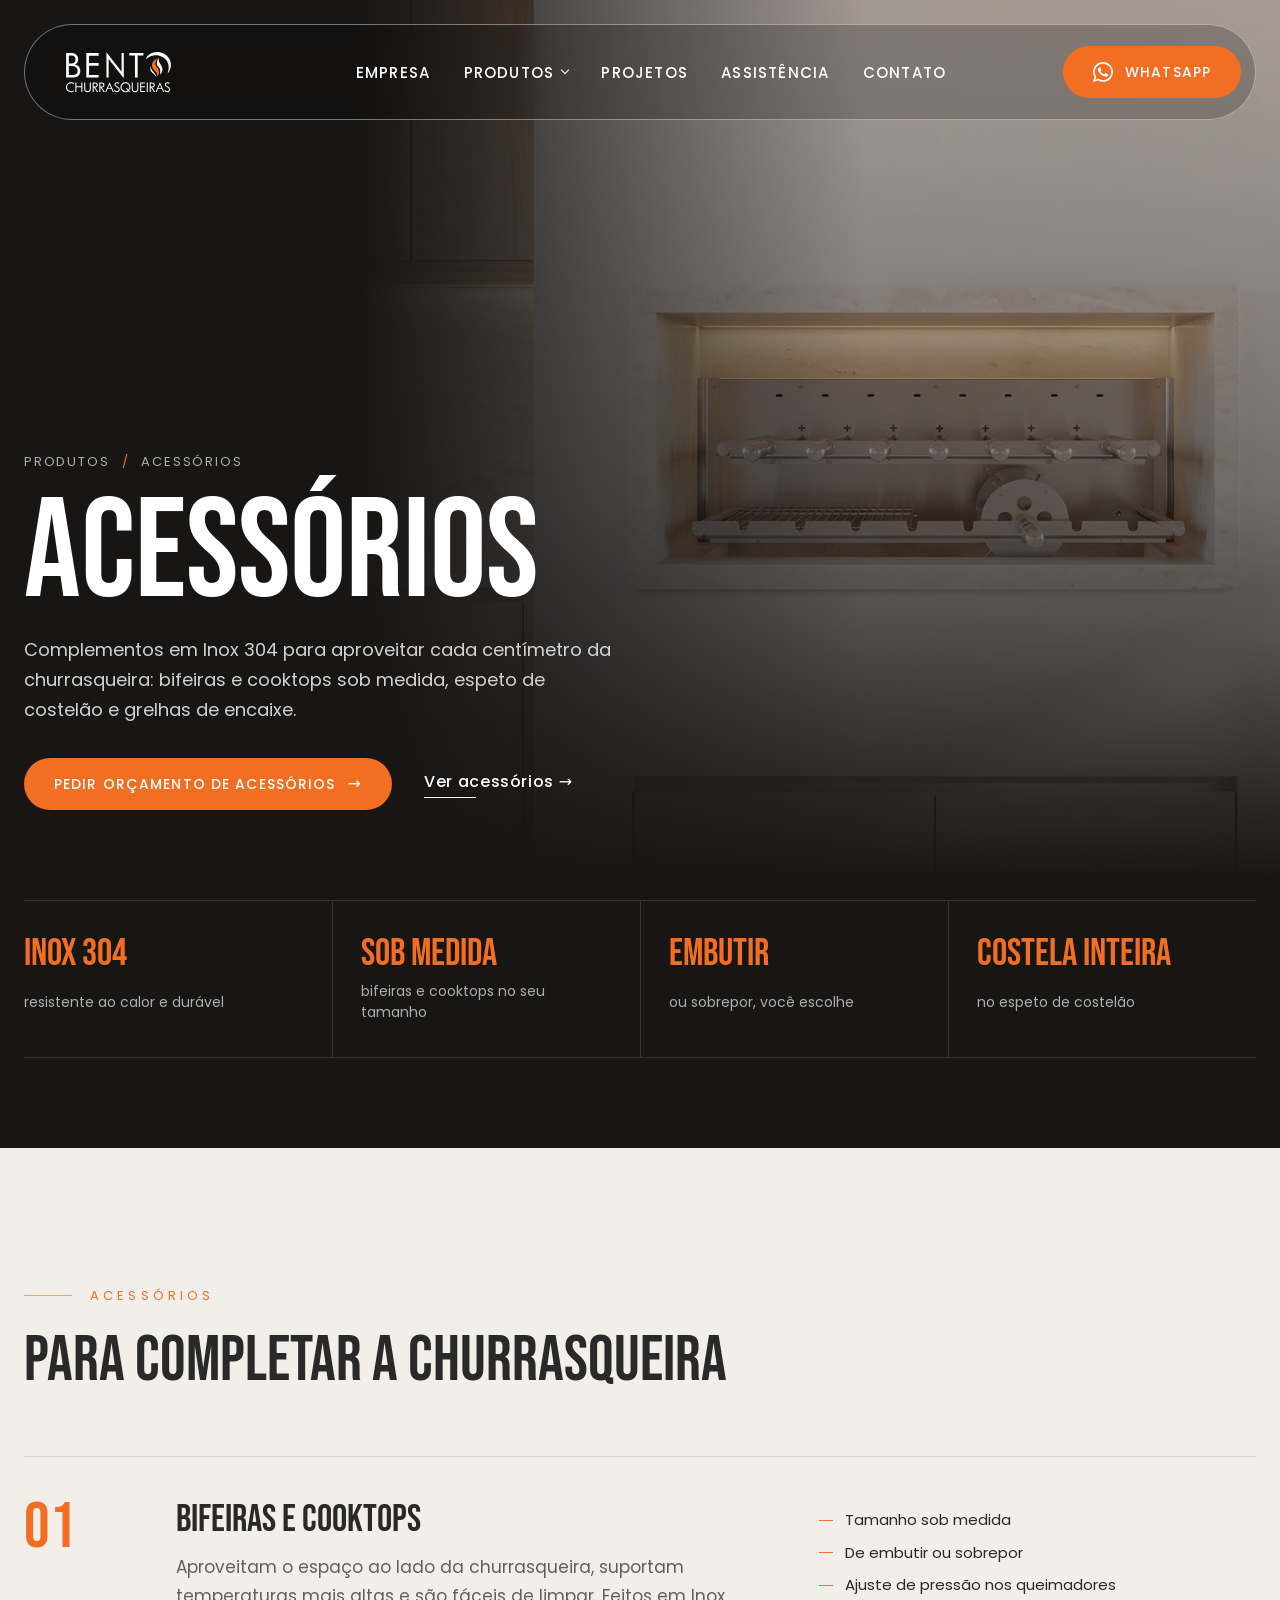
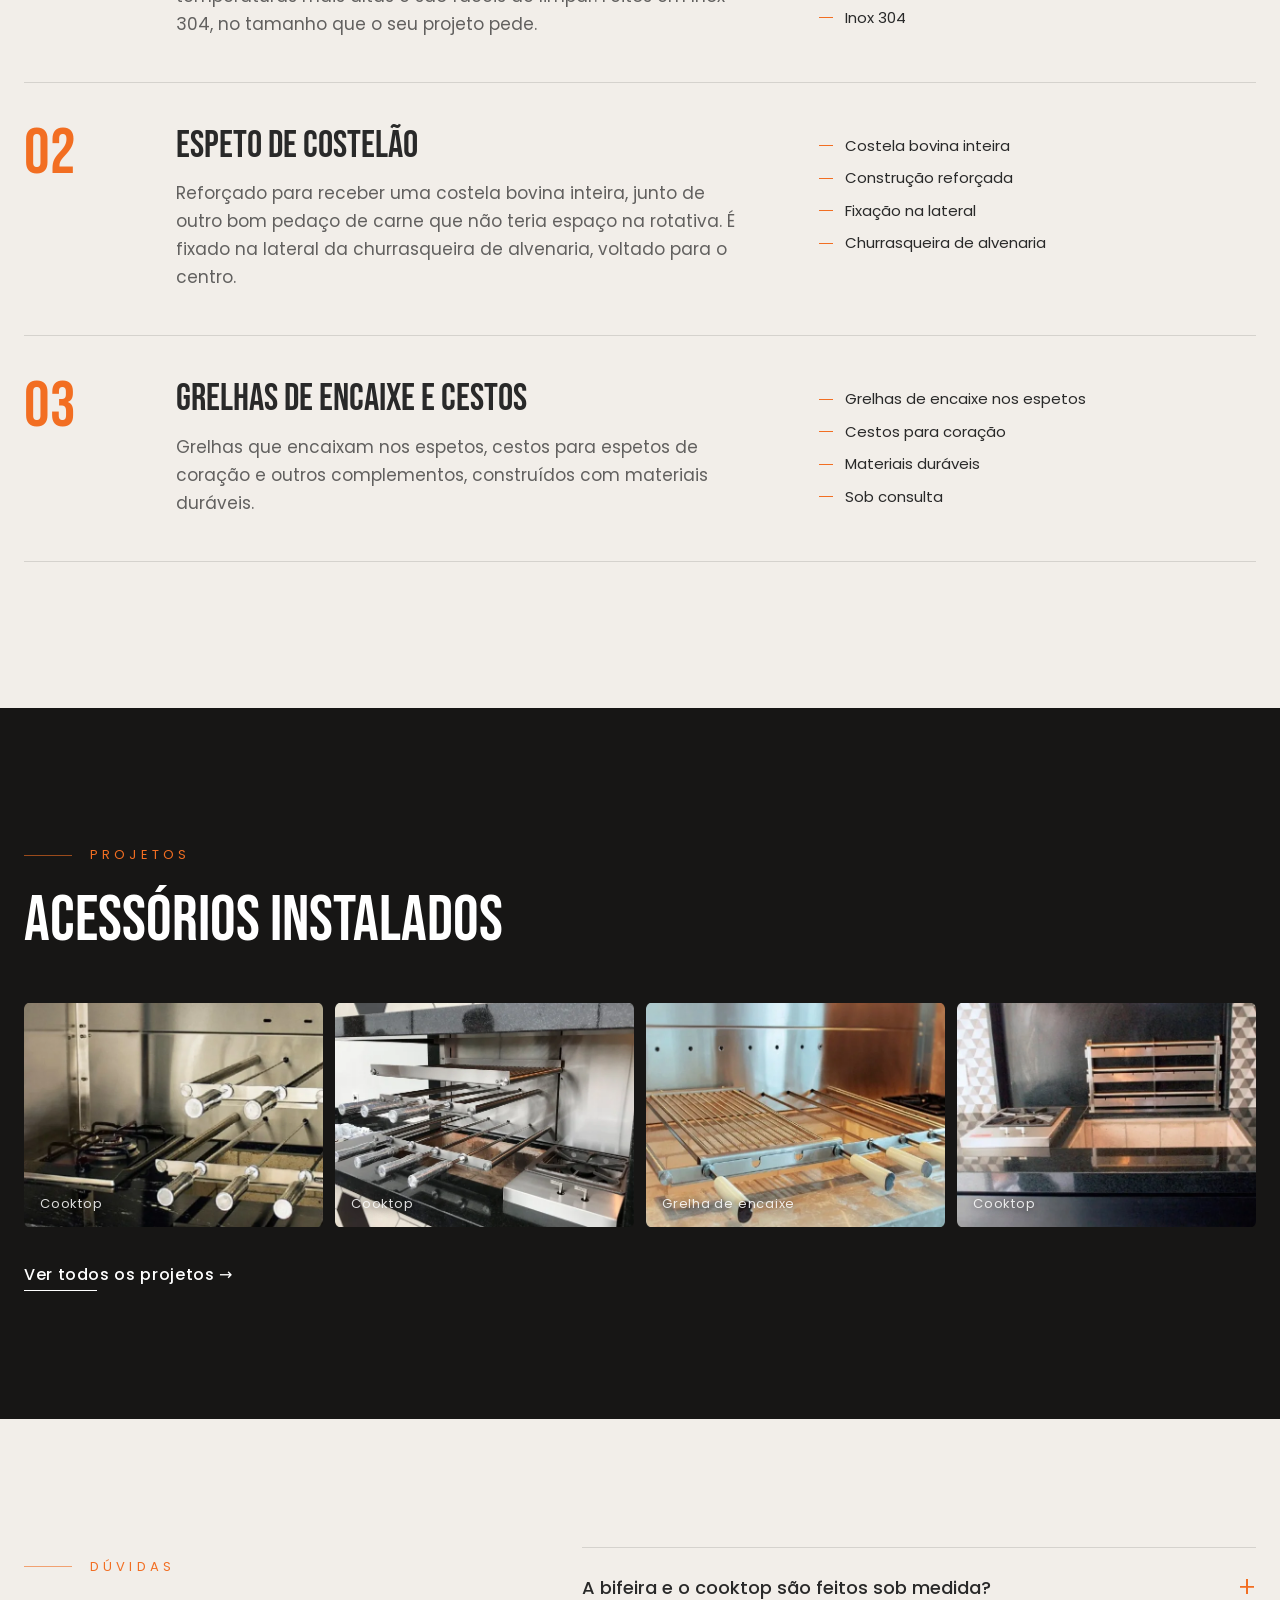
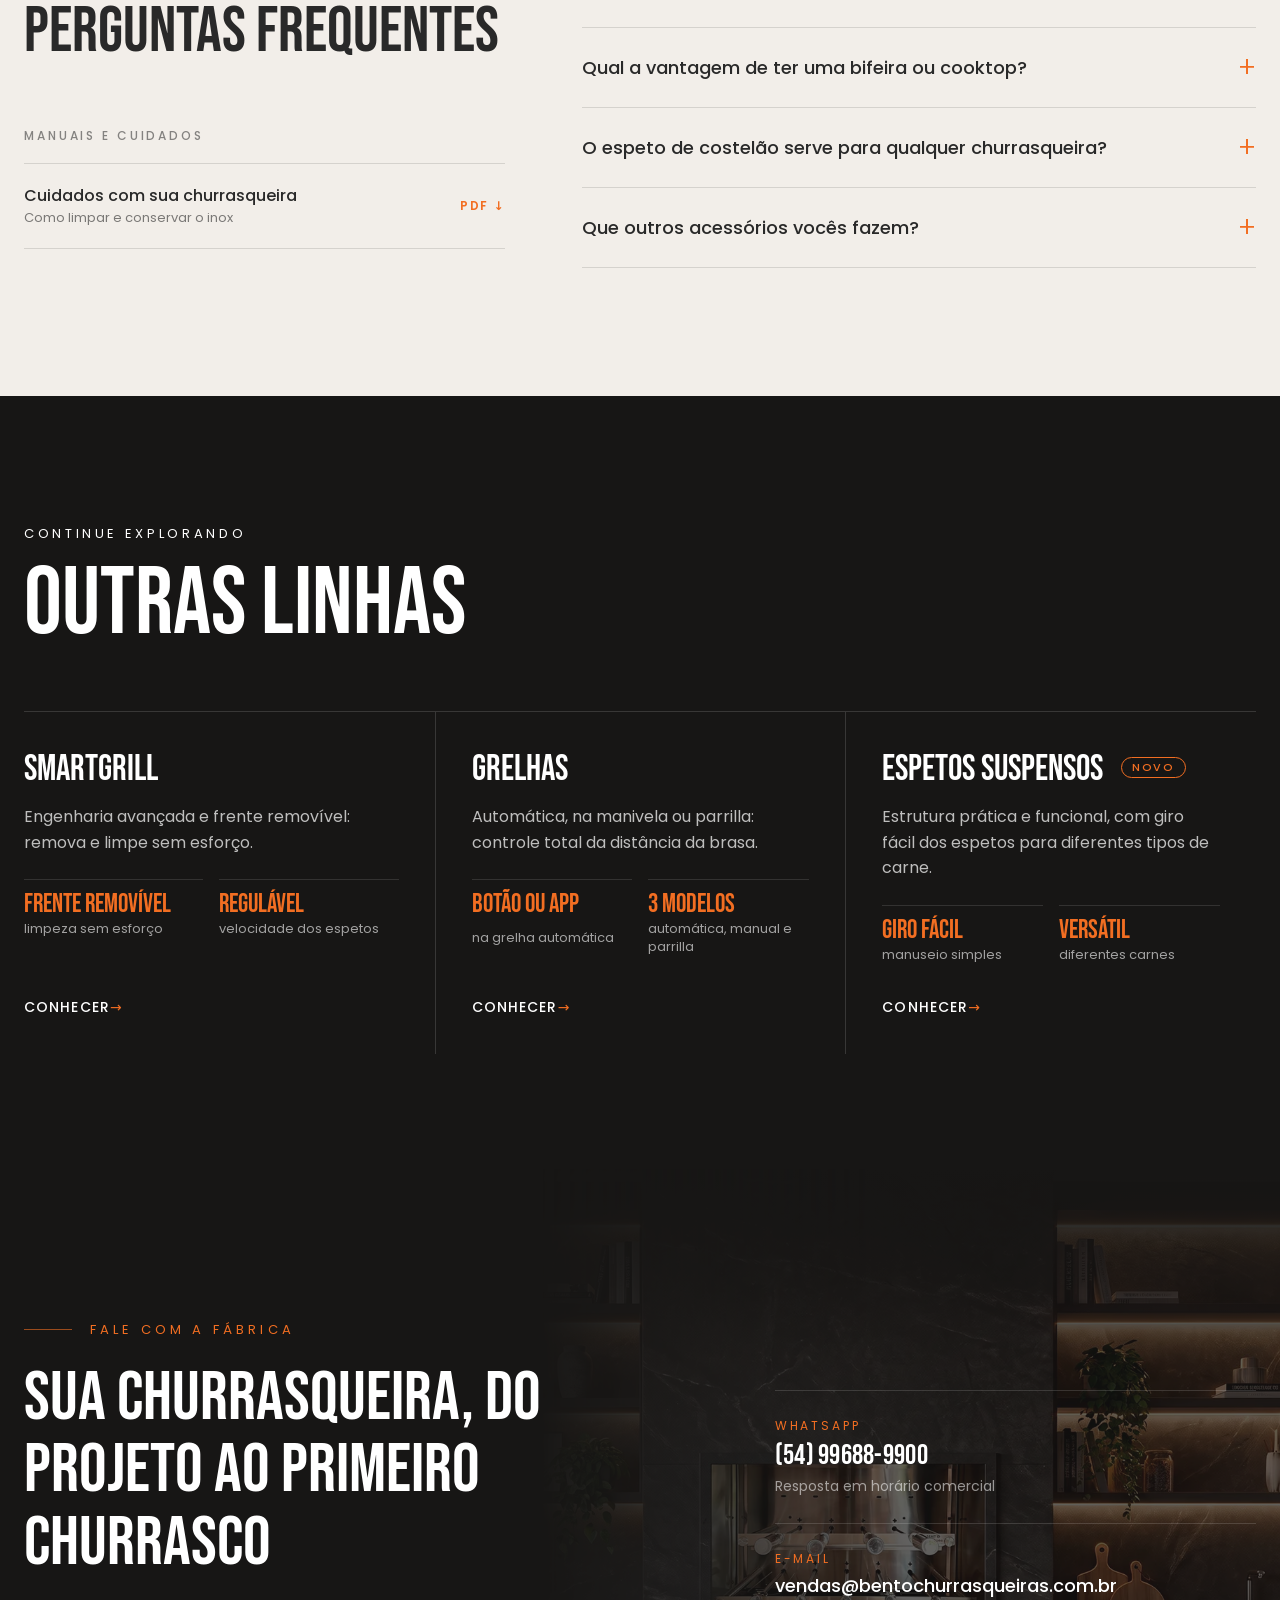
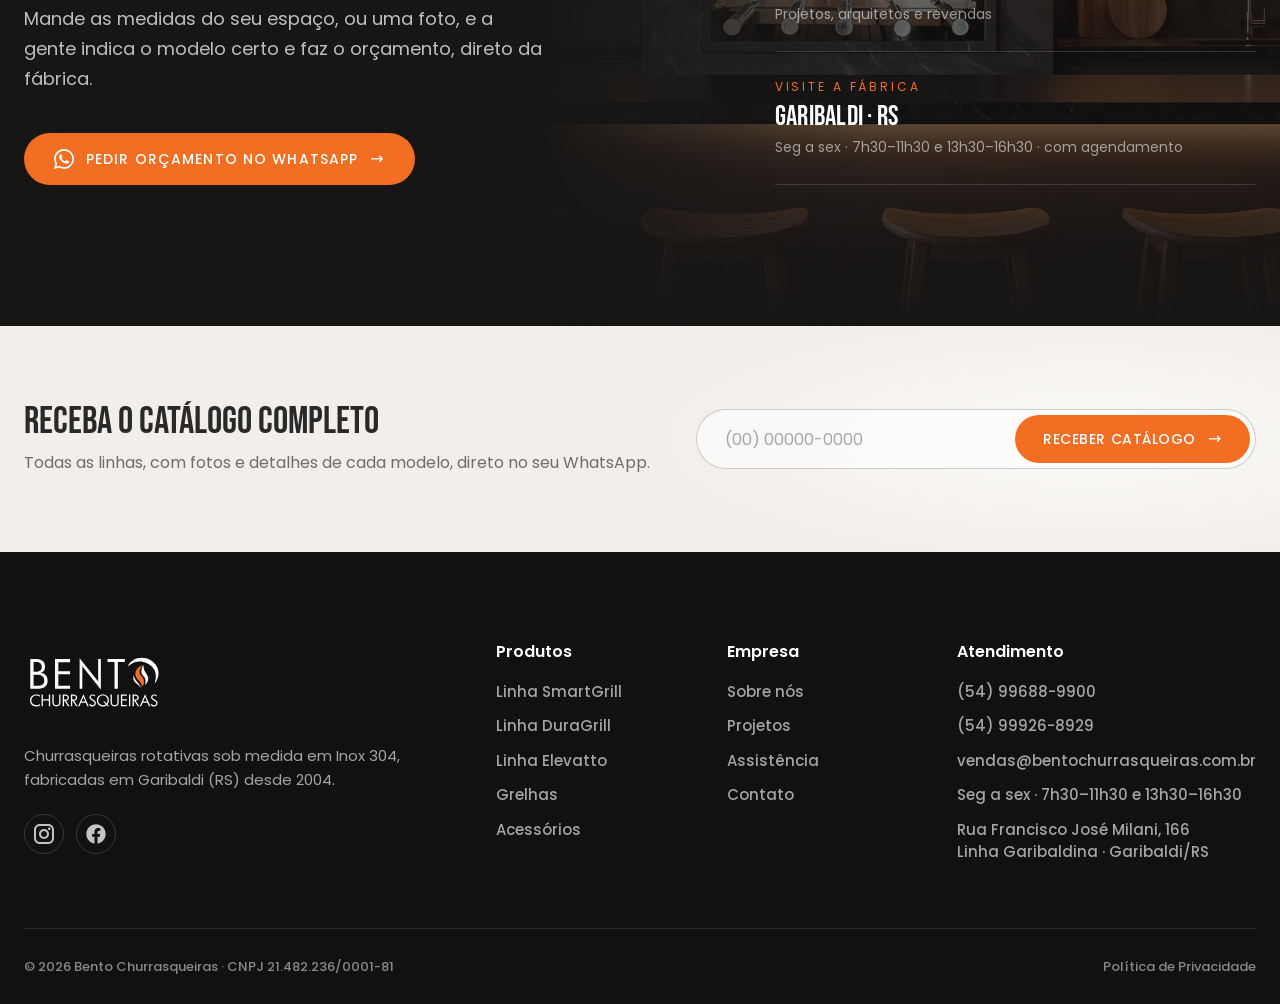
==== acessorios/index.html @ de6e1cc0 "Movimento reduzido: mantém esmaecimentos em vez de desligar tudo Com prefers-reduced-motion o site z" ====
<!doctype html>
<html lang="pt-BR">
<head>
  <meta charset="utf-8">
  <meta name="viewport" content="width=device-width, initial-scale=1">
  <title>Acessórios em Inox 304 · Bento Churrasqueiras</title>
  <meta name="description" content="Acessórios da Bento em Inox 304: bifeiras e cooktops sob medida, de embutir ou sobrepor, espeto de costelão para costela inteira e grelhas de encaixe.">
  <link rel="icon" href="../assets/marca/simbolo-bento.svg" type="image/svg+xml">

  <script>document.documentElement.classList.add("js");</script>
  <link rel="preconnect" href="https://fonts.googleapis.com">
  <link rel="preconnect" href="https://fonts.gstatic.com" crossorigin>
  <link href="https://fonts.googleapis.com/css2?family=Bebas+Neue&family=Poppins:wght@400;500;600;700&display=swap" rel="stylesheet">
  <link rel="stylesheet" href="../css/estilo.css?v=1790624687">

</head>
<body>
  <a class="pular" href="#conteudo">Ir para o conteúdo</a>

  <!-- ============ HEADER (barra de vidro fixa: logo · links · WhatsApp) ============ -->
  <header class="topo" data-topo>
    <div class="container topo__barra">
      <a class="topo__logo" href="/" aria-label="Bento Churrasqueiras — página inicial">
        <img src="../assets/marca/logo-header.svg" alt="Bento Churrasqueiras" width="156" height="88">
      </a>

      <nav class="topo__nav" aria-label="Principal">
        <ul>
          <li><a href="/empresa/">Empresa</a></li>
          <li class="topo__drop">
            <button type="button" aria-expanded="false" aria-controls="drop-produtos" data-drop>
              Produtos <span class="topo__seta" aria-hidden="true"></span>
            </button>
            <div class="topo__painel" id="drop-produtos">
              <ul>
                <li><a href="/smartgrill/">SmartGrill</a></li>
                <li><a href="/duragrill/">DuraGrill</a></li>
                <li><a href="/elevatto/">Elevatto</a></li>
                <li><a href="/grelhas/">Grelhas</a></li>
                <li><a href="/acessorios/">Acessórios</a></li>
                <li class="topo__painel-todos"><a href="/produtos/">Todos os produtos</a></li>
              </ul>
            </div>
          </li>
          <li><a href="/projetos/">Projetos</a></li>
          <li><a href="/assistencia/">Assistência</a></li>
          <li><a href="/contato/">Contato</a></li>
        </ul>
      </nav>

      <a class="botao botao--wpp topo__wpp" href="https://wa.me/5554996889900?text=Ol%C3%A1!%20Vim%20pelo%20site%20e%20quero%20um%20or%C3%A7amento%20de%20churrasqueira." target="_blank" rel="noopener" data-evento="whatsapp_header">
        <img src="../assets/icones/whatsapp-branco.svg" alt="" width="20" height="20">
        <span>WhatsApp</span>
      </a>

      <!-- só no mobile: abre o menu em overlay -->
      <button class="menu-botao" type="button" aria-expanded="false" aria-controls="menu" aria-label="Abrir menu" data-menu-abrir>
        <span class="menu-botao__circulo" aria-hidden="true">
          <span></span><span></span><span></span>
        </span>
      </button>
    </div>
  </header>

  <!-- ============ MENU (overlay) ============ -->
  <div class="menu" id="menu" role="dialog" aria-modal="true" aria-label="Menu" hidden>
    <div class="menu__conteudo">
      <nav class="menu__nav" aria-label="Menu completo">
        <ul class="menu__lista">
          <li><a href="/">Home</a></li>
          <li><a href="/empresa/">Empresa</a></li>
          <li>
            <button class="menu__abre-sub" type="button" aria-expanded="false" aria-controls="submenu-produtos" data-submenu>
              Produtos <span class="menu__seta" aria-hidden="true"></span>
            </button>
            <div class="menu__sub-caixa">
            <ul class="menu__sub" id="submenu-produtos">
              <li><a href="/produtos/">Todos os produtos</a></li>
              <li><a href="/smartgrill/">SmartGrill</a></li>
              <li><a href="/duragrill/">DuraGrill</a></li>
              <li><a href="/elevatto/">Elevatto</a></li>
              <li><a href="/grelhas/">Grelhas</a></li>
              <li><a href="/acessorios/">Acessórios</a></li>
            </ul>
            </div>
          </li>
          <li><a href="/projetos/">Projetos</a></li>
          <li><a href="/assistencia/">Assistência</a></li>
          <li><a href="/contato/">Contato</a></li>
        </ul>
      </nav>
      <div class="menu__lado">
        <p class="overline overline--claro">Fale com a fábrica</p>
        <a class="botao botao--wpp" href="https://wa.me/5554996889900?text=Ol%C3%A1!%20Vim%20pelo%20site%20e%20quero%20um%20or%C3%A7amento%20de%20churrasqueira." target="_blank" rel="noopener" data-evento="whatsapp_menu">
          <img src="../assets/icones/whatsapp-branco.svg" alt="" width="20" height="20">
          <span>Pedir orçamento</span>
        </a>
        <ul class="menu__contatos">
          <li><a href="tel:+5554996889900">(54) 99688-9900</a></li>
          <li><a href="mailto:vendas@bentochurrasqueiras.com.br">vendas@bentochurrasqueiras.com.br</a></li>
          <li>Seg a sex · 7h30–11h30 · 13h30–16h30</li>
        </ul>
      </div>
    </div>
  </div>

  <main id="conteudo">

    <!-- ============ ABERTURA DA LINHA ============ -->
    <section class="linha-hero" aria-labelledby="lh-titulo">
      <div class="linha-hero__foto" style="background-image: url('../assets/img/acessorios/cena-acessorios.webp')" aria-hidden="true"></div>
      <div class="container linha-hero__conteudo" data-revelar="carga">
        <nav class="migalha" aria-label="Você está em"><a href="/produtos/">Produtos</a><span aria-hidden="true">/</span><a href="/produtos/#acessorios">Acessórios</a></nav>
        <h1 class="linha-hero__titulo" id="lh-titulo" data-linhas>Acessórios</h1>
        <p class="linha-hero__apoio">Complementos em Inox 304 para aproveitar cada centímetro da churrasqueira: bifeiras e cooktops sob medida, espeto de costelão e grelhas de encaixe.</p>
        <div class="linha-hero__acoes">
          <a class="botao" href="https://wa.me/5554996889900?text=Ol%C3%A1!%20Vim%20pelo%20site%20e%20quero%20um%20or%C3%A7amento%20de%20acess%C3%B3rios." target="_blank" rel="noopener" data-evento="whatsapp_acessorios_hero"><span>Pedir orçamento<span class="so-desktop"> de acessórios</span></span></a>
          <a class="link-seta" href="#modelos">Ver acessórios</a>
        </div>
      </div>
    </section>

    <!-- ============ DESTAQUES ============ -->
    <section class="destaques" aria-label="Destaques">
      <ul class="container destaques__lista">
        <li><strong>Inox 304</strong><span>resistente ao calor e durável</span></li>
        <li><strong>Sob medida</strong><span>bifeiras e cooktops no seu tamanho</span></li>
        <li><strong>Embutir</strong><span>ou sobrepor, você escolhe</span></li>
        <li><strong>Costela inteira</strong><span>no espeto de costelão</span></li>
      </ul>
    </section>

    <!-- ============ MODELOS (claro quente; âncoras usadas pela página Produtos) ============ -->
    <section class="modelos" id="modelos" aria-labelledby="modelos-titulo">
      <div class="container">
        <div class="modelos__cabeca" data-revelar="scroll">
          <p class="overline modelos__over"><span class="comparativo__traco" aria-hidden="true"></span>Acessórios</p>
          <h2 class="modelos__titulo" id="modelos-titulo" data-linhas>Para completar a churrasqueira</h2>
        </div>
        <ol class="modelos__lista">
          <li class="modelo" id="bifeiras">
            <span class="modelo__num">01</span>
            <div class="modelo__texto">
              <h3>Bifeiras e cooktops</h3>
              <p>Aproveitam o espaço ao lado da churrasqueira, suportam temperaturas mais altas e são fáceis de limpar. Feitos em Inox 304, no tamanho que o seu projeto pede.</p>
            </div>
            <ul class="modelo__specs">
              <li>Tamanho sob medida</li>
              <li>De embutir ou sobrepor</li>
              <li>Ajuste de pressão nos queimadores</li>
              <li>Inox 304</li>
            </ul>
          </li>
          <li class="modelo" id="costelao">
            <span class="modelo__num">02</span>
            <div class="modelo__texto">
              <h3>Espeto de costelão</h3>
              <p>Reforçado para receber uma costela bovina inteira, junto de outro bom pedaço de carne que não teria espaço na rotativa. É fixado na lateral da churrasqueira de alvenaria, voltado para o centro.</p>
            </div>
            <ul class="modelo__specs">
              <li>Costela bovina inteira</li>
              <li>Construção reforçada</li>
              <li>Fixação na lateral</li>
              <li>Churrasqueira de alvenaria</li>
            </ul>
          </li>
          <li class="modelo" id="espetos">
            <span class="modelo__num">03</span>
            <div class="modelo__texto">
              <h3>Grelhas de encaixe e cestos</h3>
              <p>Grelhas que encaixam nos espetos, cestos para espetos de coração e outros complementos, construídos com materiais duráveis.</p>
            </div>
            <ul class="modelo__specs">
              <li>Grelhas de encaixe nos espetos</li>
              <li>Cestos para coração</li>
              <li>Materiais duráveis</li>
              <li>Sob consulta</li>
            </ul>
          </li>
        </ol>
      </div>
    </section>

    <!-- ============ PROJETOS (PROVISÓRIO: fotos do site atual, 630 px) ============ -->
    <section class="galeria" aria-labelledby="galeria-titulo">
      <div class="container">
        <div class="galeria__cabeca" data-revelar="scroll">
          <p class="overline galeria__over"><span class="comparativo__traco" aria-hidden="true"></span>Projetos</p>
          <h2 class="galeria__titulo" id="galeria-titulo" data-linhas>Acessórios instalados</h2>
        </div>
        <ul class="galeria__grade" data-qtd="4" data-formato="paisagem">
          <li><img src="../assets/img/acessorios/cooktop-e-espetos.webp" alt="Cooktop em Inox 304 embutido ao lado dos espetos da churrasqueira" width="630" height="477" loading="lazy"><span>Cooktop</span></li>
          <li><img src="../assets/img/acessorios/cooktop-embutido.webp" alt="Cooktop embutido na bancada, ao lado de uma churrasqueira rotativa" width="630" height="477" loading="lazy"><span>Cooktop</span></li>
          <li><img src="../assets/img/acessorios/grelha-de-encaixe.webp" alt="Grelha de encaixe apoiada sobre os espetos" width="630" height="477" loading="lazy"><span>Grelha de encaixe</span></li>
          <li><img src="../assets/img/acessorios/cooktop-e-suporte.webp" alt="Cooktop embutido na bancada ao lado da churrasqueira, com suporte ao fundo" width="630" height="477" loading="lazy"><span>Cooktop</span></li>
        </ul>
        <a class="link-seta galeria__mais" href="/projetos/">Ver todos os projetos</a>
      </div>
    </section>

    <!-- ============ DÚVIDAS FREQUENTES + MANUAIS ============ -->
    <section class="faq" aria-labelledby="faq-titulo">
      <div class="container faq__grade">
        <div class="faq__cabeca" data-revelar="scroll">
          <p class="overline faq__over"><span class="comparativo__traco" aria-hidden="true"></span>Dúvidas</p>
          <h2 class="faq__titulo" id="faq-titulo" data-linhas>Perguntas frequentes</h2>

          <div class="manuais">
            <h3 class="manuais__rotulo">Manuais e cuidados</h3>
            <ul class="manuais__lista">
              <li><a href="https://bentochurrasqueiras.com.br/wp-content/uploads/2021/04/Cuidados-com-sua-Churrasqueira.pdf" target="_blank" rel="noopener" data-evento="manual_cuidados"><strong>Cuidados com sua churrasqueira</strong><small>Como limpar e conservar o inox</small></a></li>
            </ul>
          </div>
        </div>
        <div class="faq__lista">
          <details><summary>A bifeira e o cooktop são feitos sob medida?</summary><p>Sim. São fabricados em Inox 304 no tamanho que o seu espaço pede, de embutir ou de sobrepor, com ajuste de pressão nos queimadores.</p></details>
          <details><summary>Qual a vantagem de ter uma bifeira ou cooktop?</summary><p>Eles aproveitam o espaço ao lado da churrasqueira, suportam temperaturas mais altas e são mais fáceis de limpar.</p></details>
          <details><summary>O espeto de costelão serve para qualquer churrasqueira?</summary><p>Ele é fixado na lateral de churrasqueiras de alvenaria, voltado para o centro. Mande uma foto da sua pelo WhatsApp que a gente confirma.</p></details>
          <details><summary>Que outros acessórios vocês fazem?</summary><p>Grelhas de encaixe nos espetos, cestos para espetos de coração e outros complementos. Conte o que você precisa pelo WhatsApp.</p></details>
          <!-- TODO cliente: bifeira × cooktop (diferença; gás ou elétrico?); acessórios avulsos para quem já tem churrasqueira; prazo -->
        </div>
      </div>
    </section>

    <!-- ============ OUTRAS LINHAS ============ -->
    <section class="familia familia--sem-cena relacionadas" aria-labelledby="rel-titulo">
      <div class="container familia__cabeca" data-revelar="scroll">
        <p class="overline familia__over">Continue explorando</p>
        <h2 class="familia__titulo" id="rel-titulo" data-linhas>Outras linhas</h2>
      </div>
      <div class="container">
        <ul class="fichas" data-revelar="scroll" data-qtd="3">
            <li class="ficha">
              <h3 class="ficha__nome"><a href="/smartgrill/">SmartGrill</a></h3>
              <p class="ficha__resumo">Engenharia avançada e frente removível: remova e limpe sem esforço.</p>
              <ul class="ficha__specs"><li><strong>Frente removível</strong><span>limpeza sem esforço</span></li><li><strong>Regulável</strong><span>velocidade dos espetos</span></li></ul>
              <span class="ficha__link" aria-hidden="true">Conhecer</span>
            </li>
            <li class="ficha">
              <h3 class="ficha__nome"><a href="/grelhas/">Grelhas</a></h3>
              <p class="ficha__resumo">Automática, na manivela ou parrilla: controle total da distância da brasa.</p>
              <ul class="ficha__specs"><li><strong>Botão ou app</strong><span>na grelha automática</span></li><li><strong>3 modelos</strong><span>automática, manual e parrilla</span></li></ul>
              <span class="ficha__link" aria-hidden="true">Conhecer</span>
            </li>
            <li class="ficha">
              <h3 class="ficha__nome"><a href="/espetos-suspensos/">Espetos suspensos</a> <em class="ficha__tag">Novo</em></h3>
              <p class="ficha__resumo">Estrutura prática e funcional, com giro fácil dos espetos para diferentes tipos de carne.</p>
              <ul class="ficha__specs"><li><strong>Giro fácil</strong><span>manuseio simples</span></li><li><strong>Versátil</strong><span>diferentes carnes</span></li></ul>
              <span class="ficha__link" aria-hidden="true">Conhecer</span>
            </li>
        </ul>
      </div>
    </section>

    <!-- ============ CONTATO (fechamento, escuro quente) ============ -->
    <section class="contato" aria-labelledby="contato-titulo">
      <div class="contato__cena" aria-hidden="true"></div>

      <div class="container contato__grade">
        <div class="contato__texto" data-revelar="scroll">
          <p class="overline contato__over"><span class="contato__traco" aria-hidden="true"></span>Fale com a fábrica</p>
          <h2 class="contato__titulo" id="contato-titulo" data-linhas>Sua churrasqueira, do projeto ao primeiro churrasco</h2>
          <p class="contato__apoio">Mande as medidas do seu espaço, ou uma foto, e a gente indica o modelo certo e faz o orçamento, direto da fábrica.</p>
          <a class="botao contato__cta" href="https://wa.me/5554996889900?text=Ol%C3%A1!%20Vim%20pelo%20site%20e%20quero%20um%20or%C3%A7amento%20de%20acess%C3%B3rios." target="_blank" rel="noopener" data-evento="whatsapp_contato">
            <img src="../assets/icones/whatsapp-branco.svg" alt="" width="20" height="20">
            <span>Pedir orçamento<span class="so-desktop"> no WhatsApp</span></span>
          </a>
        </div>

        <ul class="canais">
          <li class="canal">
            <span class="canal__rotulo">WhatsApp</span>
            <a class="canal__valor" href="https://wa.me/5554996889900?text=Ol%C3%A1!%20Vim%20pelo%20site%20e%20quero%20um%20or%C3%A7amento%20de%20acess%C3%B3rios." target="_blank" rel="noopener" data-evento="whatsapp_canal">(54) 99688-9900</a>
            <span class="canal__nota">Resposta em horário comercial</span>
          </li>
          <li class="canal">
            <span class="canal__rotulo">E-mail</span>
            <a class="canal__valor canal__valor--email" href="mailto:vendas@bentochurrasqueiras.com.br">vendas@bentochurrasqueiras.com.br</a>
            <span class="canal__nota">Projetos, arquitetos e revendas</span>
          </li>
          <li class="canal">
            <span class="canal__rotulo">Visite a fábrica</span>
            <a class="canal__valor" href="https://www.google.com/maps/search/?api=1&amp;query=Rua+Francisco+Jos%C3%A9+Milani+166+Garibaldi+RS" target="_blank" rel="noopener">Garibaldi · RS</a>
            <span class="canal__nota">Seg a sex · 7h30–11h30 e 13h30–16h30 · com agendamento</span>
          </li>
        </ul>
      </div>
    </section>
    <!-- ============ RECEBA O CATÁLOGO (claro quente; pede o WhatsApp — no Elementor vira Fluent Forms) ============ -->
    <section class="catalogo-secao" aria-label="Receba o catálogo">
      <div class="container">
        <form class="catalogo" action="#" method="post" data-catalogo>
          <div class="catalogo__texto">
            <p class="catalogo__titulo">Receba o catálogo completo</p>
            <p class="catalogo__apoio">Todas as linhas, com fotos e detalhes de cada modelo, direto no seu WhatsApp.</p>
          </div>
          <label class="visually-hidden" for="catalogo-whats">Seu WhatsApp</label>
          <div class="catalogo__campo">
            <input id="catalogo-whats" name="whatsapp" type="tel" inputmode="tel" placeholder="(00) 00000-0000" autocomplete="tel" required>
            <button class="botao" type="submit"><span>Receber<span class="so-desktop"> catálogo</span></span></button>
          </div>
        </form>
      </div>
    </section>
  </main>

  <!-- ============ RODAPÉ ============ -->
  <footer class="rodape">
    <div class="container">
      <div class="rodape__topo">
        <div class="rodape__marca">
          <a href="/" aria-label="Bento Churrasqueiras — página inicial">
            <img src="../assets/marca/logo-footer.svg" alt="Bento Churrasqueiras" width="142" height="80" loading="lazy">
          </a>
          <p>Churrasqueiras rotativas sob medida em Inox 304, fabricadas em Garibaldi (RS) desde 2004.</p>
          <ul class="rodape__redes">
            <li><a href="https://www.instagram.com/bentochurrasqueiras/" target="_blank" rel="noopener" aria-label="Instagram"><img src="../assets/icones/instagram.svg" alt="" width="20" height="20"></a></li>
            <li><a href="https://www.facebook.com/BentoChurrasqueiras/" target="_blank" rel="noopener" aria-label="Facebook"><img src="../assets/icones/facebook.svg" alt="" width="20" height="20"></a></li>
          </ul>
        </div>

        <div class="rodape__colunas">
          <nav class="rodape__col" aria-labelledby="rod-produtos">
            <h2 id="rod-produtos">Produtos</h2>
            <ul>
              <li><a href="/smartgrill/">Linha SmartGrill</a></li>
              <li><a href="/duragrill/">Linha DuraGrill</a></li>
              <li><a href="/elevatto/">Linha Elevatto</a></li>
              <li><a href="/grelhas/">Grelhas</a></li>
              <li><a href="/acessorios/">Acessórios</a></li>
            </ul>
          </nav>
          <nav class="rodape__col" aria-labelledby="rod-empresa">
            <h2 id="rod-empresa">Empresa</h2>
            <ul>
              <li><a href="/empresa/">Sobre nós</a></li>
              <li><a href="/projetos/">Projetos</a></li>
              <li><a href="/assistencia/">Assistência</a></li>
              <li><a href="/contato/">Contato</a></li>
            </ul>
          </nav>
          <div class="rodape__col">
            <h2>Atendimento</h2>
            <ul>
              <li><a href="https://wa.me/5554996889900" target="_blank" rel="noopener" data-evento="whatsapp_rodape">(54) 99688-9900</a></li>
              <!-- TODO cliente: confirmar se este 2º número está ativo -->
              <li><a href="https://wa.me/5554999268929" target="_blank" rel="noopener" data-evento="whatsapp_rodape_2">(54) 99926-8929</a></li>
              <li><a href="mailto:vendas@bentochurrasqueiras.com.br">vendas@bentochurrasqueiras.com.br</a></li>
              <li>Seg a sex · 7h30–11h30 e 13h30–16h30</li>
              <li><a href="https://www.google.com/maps/search/?api=1&amp;query=Rua+Francisco+Jos%C3%A9+Milani+166+Garibaldi+RS" target="_blank" rel="noopener">Rua Francisco José Milani, 166<br>Linha Garibaldina · Garibaldi/RS</a></li>
            </ul>
          </div>
        </div>
      </div>

      <div class="rodape__base">
        <p>© <span data-ano>2026</span> Bento Churrasqueiras · CNPJ 21.482.236/0001-81</p>
        <ul class="rodape__legal">
          <li><a href="/politica-de-privacidade/">Política de Privacidade</a></li>
        </ul>
      </div>
    </div>
  </footer>

  <!-- WhatsApp flutuante (aparece depois do hero) -->
  <a class="wpp-flutuante" href="https://wa.me/5554996889900?text=Ol%C3%A1!%20Vim%20pelo%20site%20e%20quero%20um%20or%C3%A7amento%20de%20churrasqueira." target="_blank" rel="noopener" aria-label="Pedir orçamento no WhatsApp" data-evento="whatsapp_flutuante">
    <img src="../assets/icones/whatsapp-branco.svg" alt="" width="28" height="28">
  </a>

  <script src="../js/lenis.min.js?v=1.3.26" defer></script>
  <script src="../js/main.js?v=1790624687" defer></script>
</body>
</html>
---- css/estilo.css ----
/* ==========================================================================
   Bento Churrasqueiras — Home
   Medidas de referência: Figma, frame de 1920px com grid de 1280px (margem 320px).
   Largura do conteúdo ampliada para 1440px (margem 240px em telas de 1920px).
   ========================================================================== */

/* ---------- Tokens (frame "Identidade Visual", 68:3) ---------- */
:root {
  --laranja-claro: #f58b4e;
  --laranja: #f26e22;
  --laranja-escuro: #c2581b;

  --grafite-claro: #373737;
  --grafite: #292929;
  --grafite-escuro: #202020;

  --petroleo-claro: #2e475d;
  --petroleo: #13293d;
  --petroleo-escuro: #0f2131;

  --texto: #383838;
  --fundo-produto: #dbdce0;
  --fundo-contato: #323232;
  --branco: #ffffff;

  --fonte-titulo: "Bebas Neue", "Oswald", "Arial Narrow", sans-serif;
  --fonte-texto: "Poppins", system-ui, -apple-system, "Segoe UI", sans-serif;

  --largura: 1440px;
  /* --barra = largura da barra de rolagem (definida no main.js), para 100vw bater com o container */
  --gutter: max(24px, calc((100vw - var(--barra, 0px) - var(--largura)) / 2));
  --raio-pilula: 800px;
}

/* ---------- Base ---------- */
*, *::before, *::after { box-sizing: border-box; }
html { -webkit-text-size-adjust: 100%; scroll-behavior: smooth; overflow-x: clip; }
body {
  margin: 0;
  font-family: var(--fonte-texto);
  font-size: 18px;
  line-height: 1.5;
  color: var(--texto);
  background: #171615; /* escuro da marca: frestas de meio pixel entre seções não aparecem */
  overflow-x: clip;
}
img { display: block; max-width: 100%; height: auto; }
a { color: inherit; }
h1, h2, h3, p, ul, figure { margin: 0; }
ul, ol { padding: 0; list-style: none; }
body.menu-aberto { overflow: hidden; }

/* Rolagem suave (Lenis, ligada no main.js) — a Lenis anima sozinha, então o smooth do CSS sai */
html.lenis, html.lenis body { height: auto; }
html.lenis { scroll-behavior: auto; }
.lenis.lenis-stopped { overflow: clip; }
.lenis [data-lenis-prevent] { overscroll-behavior: contain; }
.lenis.lenis-scrolling iframe { pointer-events: none; }

/* movimento reduzido: ver o bloco no fim do arquivo */

.container {
  width: min(var(--largura), 100% - 48px);
  margin-inline: auto;
}

.pular {
  position: absolute; left: 16px; top: -60px; z-index: 100;
  background: var(--laranja); color: var(--branco);
  padding: 10px 20px; border-radius: 30px; text-decoration: none;
}
.pular:focus { top: 16px; }

:focus-visible { outline: 3px solid var(--laranja-claro); outline-offset: 3px; }

/* ---------- Tipografia ---------- */
.titulo {
  font-family: var(--fonte-titulo);
  font-weight: 400;
  font-size: 40px;
  line-height: 1.2;
  color: var(--texto);
}

.overline {
  font-size: 13px;
  letter-spacing: 0.2em;
  text-transform: uppercase;
  color: var(--texto);
}
.overline--claro { color: var(--branco); }

/* ---------- Botões ---------- */
.botao {
  display: inline-flex;
  align-items: center;
  justify-content: center;
  gap: 10px;
  padding: 10px 38px;
  min-height: 47px;
  border: 0;
  border-radius: 30px;
  background: var(--laranja);
  color: var(--branco);
  font: 600 18px/27px var(--fonte-texto);
  text-transform: uppercase;
  text-decoration: none;
  cursor: pointer;
  transition: background-color .2s ease, transform .2s ease;
}
.botao:hover { background: var(--laranja-escuro); }
.botao:active { transform: translateY(1px); }
.botao--wpp { padding-inline: 27px; }
.botao--wpp img { width: 20px; height: 20px; }

.link-seta {
  color: var(--branco);
  font-weight: 500;
  font-size: 16px;
  text-decoration: none;
  border-bottom: 1px solid rgba(255, 255, 255, .5);
  padding-bottom: 2px;
}
.link-seta::after { content: " →"; }
.link-seta:hover { border-color: var(--branco); }

/* Botões refinados: principal (laranja) só para conversão, secundário em contorno, link de texto como 3º nível */
.botao {
  position: relative;
  isolation: isolate;
  overflow: hidden;
  gap: 12px;
  min-height: 52px;
  padding: 0 30px;
  font: 500 14px/1 var(--fonte-texto);
  letter-spacing: .08em;
  transition: background-color .35s ease, color .35s ease, border-color .35s ease, background-size .55s cubic-bezier(.2, .7, .2, 1);
}
.botao:active { transform: none; }

/* seta que desliza (não entra nos botões com ícone do WhatsApp do header/menu) */
.botao:not(.topo__wpp):not(.botao--wpp)::after {
  content: "→";
  font-size: 16px;
  line-height: 1;
  transition: translate .45s cubic-bezier(.2, .7, .2, 1);
}
.botao:hover::after { translate: 5px 0; }

/* principal: brilho que atravessa no hover */
.botao:not(.botao--sec)::before {
  content: "";
  position: absolute;
  inset: 0;
  z-index: -1;
  background: linear-gradient(110deg, transparent 30%, rgba(255, 255, 255, .28) 50%, transparent 70%);
  translate: -110% 0;
  transition: translate .8s cubic-bezier(.2, .7, .2, 1);
}
.botao:not(.botao--sec):hover::before { translate: 110% 0; }
.botao:not(.botao--sec):hover { background-color: var(--laranja); }

/* secundário: contorno laranja com leve tom no fundo; preenche de laranja no hover */
.botao--sec {
  color: var(--branco);
  border: 1.5px solid var(--laranja);
  background: linear-gradient(var(--laranja), var(--laranja)) 0 100% / 100% 0 no-repeat rgba(242, 110, 34, .10);
}
.botao--sec::after { color: var(--laranja); transition: translate .45s cubic-bezier(.2, .7, .2, 1), color .35s ease; }
.botao--sec:hover { color: var(--branco); background-size: 100% 100%; }
.botao--sec:hover::after { color: var(--branco); }

/* link de texto (terceiro nível): sublinhado fino que cresce */
.link-seta {
  border-bottom: 0;
  padding-bottom: 4px;
  letter-spacing: .04em;
  background: linear-gradient(currentColor, currentColor) 0 100% / 35% 1px no-repeat;
  transition: background-size .5s cubic-bezier(.2, .7, .2, 1);
}
.link-seta:hover { background-size: 100% 1px; }


/* ==========================================================================
   Header — barra de vidro fixa no topo: logo · links centralizados · WhatsApp
   ========================================================================== */
.topo {
  position: absolute; /* fica só no topo da página (não acompanha a rolagem) */
  top: 24px;
  left: 0;
  right: 0;
  z-index: 50;
  pointer-events: none;
  transition: top .5s cubic-bezier(.2, .7, .2, 1);
}
.topo__barra {
  position: relative;
  display: grid;
  grid-template-columns: 1fr auto 1fr;
  align-items: center;
  height: 96px;
  padding: 0 14px 0 36px;
  background: rgba(0, 0, 0, .2);
  border: 1px solid rgba(234, 234, 234, .45);
  border-radius: var(--raio-pilula);
  -webkit-backdrop-filter: blur(12px);
  backdrop-filter: blur(12px);
  pointer-events: auto;
  transition: height .5s cubic-bezier(.2, .7, .2, 1), background-color .5s ease, border-color .5s ease;
}

.topo__logo { justify-self: start; }
.topo__logo img { width: 116px; height: auto; transition: width .5s cubic-bezier(.2, .7, .2, 1); }

.topo__nav > ul { display: flex; align-items: center; gap: clamp(24px, 2.6vw, 44px); }
.topo__nav a,
.topo__drop > button {
  position: relative;
  display: inline-flex;
  align-items: center;
  gap: 8px;
  padding: 10px 0;
  border: 0;
  background: none;
  color: var(--branco);
  font: 500 15px/1 var(--fonte-texto);
  letter-spacing: .08em;
  text-transform: uppercase;
  text-decoration: none;
  cursor: pointer;
}
/* sublinhado fino que cresce do centro */
.topo__nav > ul > li > a::after,
.topo__drop > button::after {
  content: "";
  position: absolute;
  left: 0;
  right: 0;
  bottom: 2px;
  height: 1px;
  background: var(--laranja);
  scale: 0 1;
  transition: scale .45s cubic-bezier(.2, .7, .2, 1);
}
.topo__nav > ul > li > a:hover::after,
.topo__drop:hover > button::after,
.topo__drop > button[aria-expanded="true"]::after { scale: 1 1; }

.topo__seta {
  width: 6px;
  height: 6px;
  border-right: 1.5px solid currentColor;
  border-bottom: 1.5px solid currentColor;
  transform: translateY(-2px) rotate(45deg);
  transition: transform .3s ease;
}
.topo__drop:hover .topo__seta,
.topo__drop > button[aria-expanded="true"] .topo__seta { transform: translateY(1px) rotate(-135deg); }

/* painel do Produtos */
.topo__drop { position: relative; }
.topo__painel {
  position: absolute;
  top: 100%;
  left: 50%;
  translate: -50% 10px;
  min-width: 240px;
  padding-top: 18px; /* ponte invisível entre o botão e o painel */
  opacity: 0;
  visibility: hidden;
  transition: opacity .3s ease, translate .4s cubic-bezier(.2, .7, .2, 1), visibility 0s .3s;
}
.topo__painel > ul {
  padding: 12px;
  background: rgba(20, 19, 18, .88);
  border: 1px solid rgba(234, 234, 234, .14);
  border-radius: 16px;
  -webkit-backdrop-filter: blur(16px);
  backdrop-filter: blur(16px);
  box-shadow: 0 30px 60px -20px rgba(0, 0, 0, .6);
}
.topo__drop:hover .topo__painel,
.topo__drop:focus-within .topo__painel,
.topo__drop > button[aria-expanded="true"] + .topo__painel {
  opacity: 1;
  visibility: visible;
  translate: -50% 0;
  transition: opacity .3s ease, translate .4s cubic-bezier(.2, .7, .2, 1), visibility 0s;
}
.topo__painel a {
  display: flex;
  width: 100%;
  padding: 12px 16px;
  border-radius: 10px;
  font-size: 14px;
  letter-spacing: .06em;
  transition: background-color .2s ease, color .2s ease;
}
.topo__painel a:hover { background: rgba(255, 255, 255, .06); color: var(--laranja-claro); }
.topo__painel-todos { margin-top: 6px; padding-top: 6px; border-top: 1px solid rgba(255, 255, 255, .08); }
.topo__painel-todos a { color: rgba(255, 255, 255, .6); }

.topo__wpp { justify-self: end; }

/* Botão de menu (só no mobile): círculo de vidro + 3 barras */
.menu-botao {
  display: none;
  align-items: center;
  gap: 20px;
  padding: 0;
  border: 0;
  background: none;
  color: var(--branco);
  font: 600 18px/1 var(--fonte-texto);
  text-transform: uppercase;
  cursor: pointer;
}
.menu-botao__circulo {
  position: relative;
  width: 82px;
  height: 82px;
  border-radius: 50%;
  display: flex;
  flex-direction: column;
  align-items: center;
  justify-content: center;
  gap: 4px;
  background: rgba(255, 255, 255, .33);
  -webkit-backdrop-filter: blur(8px);
  backdrop-filter: blur(8px);
}
/* borda em degradê (branco → transparente), como no Figma */
.menu-botao__circulo::before {
  content: "";
  position: absolute;
  inset: 0;
  border-radius: 50%;
  padding: 1px;
  background: linear-gradient(155deg, #fff, rgba(255, 255, 255, 0));
  -webkit-mask: linear-gradient(#000 0 0) content-box, linear-gradient(#000 0 0);
  -webkit-mask-composite: xor;
  mask-composite: exclude;
}
.menu-botao__circulo span {
  width: 50px;
  height: 7px;
  border-radius: 500px;
  background: var(--branco);
  box-shadow: 0 4px 4px rgba(0, 0, 0, .13);
  transition: transform .3s ease, opacity .2s ease;
}
.menu-botao__circulo span:nth-child(3) { margin-top: 1px; }
.menu-botao[aria-expanded="true"] .menu-botao__circulo span:nth-child(1) { transform: translateY(11px) rotate(45deg); }
.menu-botao[aria-expanded="true"] .menu-botao__circulo span:nth-child(2) { opacity: 0; }
.menu-botao[aria-expanded="true"] .menu-botao__circulo span:nth-child(3) { transform: translateY(-12px) rotate(-45deg); }

/* ---------- Menu em overlay ---------- */
.menu {
  position: fixed;
  inset: 0;
  z-index: 40;
  background: rgba(24, 24, 24, .96);
  -webkit-backdrop-filter: blur(16px);
  backdrop-filter: blur(16px);
  color: var(--branco);
  overflow-y: auto;
  scrollbar-gutter: stable;
  /* abre como um círculo que cresce a partir do botão de menu */
  clip-path: circle(0 at var(--mx, 95%) var(--my, 60px));
  transition: clip-path .7s cubic-bezier(.7, 0, .2, 1);
}
.menu.aberto { clip-path: circle(150vmax at var(--mx, 95%) var(--my, 60px)); }

/* itens entram de baixo para cima, um depois do outro */
.menu__lista > li,
.menu__lado > * {
  opacity: 0;
  transform: translateY(28px);
  transition: opacity .35s ease, transform .5s cubic-bezier(.2, .7, .2, 1);
}
.menu.aberto .menu__lista > li,
.menu.aberto .menu__lado > * {
  opacity: 1;
  transform: none;
  transition-delay: calc(.25s + var(--i, 0) * 60ms);
}


.menu__conteudo {
  width: min(var(--largura), 100% - 48px);
  margin-inline: auto;
  padding: 230px 0 80px;
  display: grid;
  grid-template-columns: 1fr 380px;
  gap: 60px;
}
.menu__lista > li + li { margin-top: 6px; }
.menu__lista > li > a,
.menu__abre-sub {
  font-family: var(--fonte-titulo);
  font-size: 64px;
  line-height: 1.05;
  color: var(--branco);
  text-decoration: none;
  transition: color .2s ease;
}
.menu__lista a:hover,
.menu__abre-sub:hover,
.menu__abre-sub[aria-expanded="true"] { color: var(--laranja); }

/* "Produtos" abre um submenu (sanfona) */
.menu__abre-sub {
  display: inline-flex;
  align-items: center;
  gap: .3em;
  padding: 0;
  border: 0;
  background: none;
  cursor: pointer;
}
.menu__seta {
  width: .32em;
  height: .32em;
  border-right: .07em solid currentColor;
  border-bottom: .07em solid currentColor;
  transform: translateY(-.12em) rotate(45deg);
  transition: transform .3s ease;
}
.menu__abre-sub[aria-expanded="true"] .menu__seta { transform: translateY(.05em) rotate(-135deg); }

.menu__sub-caixa {
  display: grid;
  grid-template-rows: 0fr;
  transition: grid-template-rows .3s ease;
}
.menu__sub-caixa.aberto { grid-template-rows: 1fr; }
.menu__sub {
  overflow: hidden;
  min-height: 0;
  padding-left: 4px;
  border-left: 2px solid var(--laranja);
}
.menu__sub li:first-child { padding-top: 8px; }
.menu__sub li:last-child { padding-bottom: 12px; }
.menu__sub li + li { margin-top: 4px; }
.menu__sub a {
  display: inline-block;
  padding: 4px 16px;
  font-size: 20px;
  text-decoration: none;
  color: rgba(255, 255, 255, .8);
}
.menu__sub a:hover { color: var(--laranja); }
.menu__sub-caixa:not(.aberto) .menu__sub { visibility: hidden; transition: visibility 0s .3s; }
.menu__lado { align-self: start; padding-top: 240px; display: grid; gap: 20px; justify-items: start; }
.menu__contatos { display: grid; gap: 8px; font-size: 16px; color: rgba(255, 255, 255, .75); }
.menu__contatos a { text-decoration: none; }
.menu__contatos a:hover { color: var(--branco); }

/* ==========================================================================
   Hero
   ========================================================================== */
.hero {
  position: relative;
  height: min(100svh, 1080px);
  min-height: 640px;
  overflow: hidden;
  background: var(--grafite-escuro);
  color: var(--branco);
  isolation: isolate;
}
/* A churrasqueira está no centro da foto. Para ela não ficar atrás do título,
   a foto é deslocada para a direita (--hero-desloc) sem ampliar; a faixa que
   sobra à esquerda é o fundo escuro, com a borda da foto esfumada. */
.hero { --hero-desloc: 16%; --hero-zoom: 1; }
.hero__foto img {
  position: absolute;
  top: 0;
  left: var(--hero-desloc);
  width: calc(100% * var(--hero-zoom));
  max-width: none;
  height: 100%;
  object-fit: cover;
  object-position: 50% 85%; /* mostra mais a parte de baixo da foto: a churrasqueira sobe */
  -webkit-mask: linear-gradient(to right, transparent, #000 14%);
  mask: linear-gradient(to right, transparent, #000 14%);
  z-index: -2;
}
/* passagem suave para a vitrine: a base da foto escurece até a cor da seção seguinte */
.hero::before {
  content: "";
  position: absolute;
  left: 0;
  right: 0;
  bottom: 0;
  height: 32%;
  background: linear-gradient(to bottom, rgba(23, 22, 21, 0), rgba(23, 22, 21, .75) 60%, #171615);
  z-index: 0; /* acima da elipse escura, abaixo do texto */
  pointer-events: none;
}
/* elipse preta desfocada que escurece o canto inferior esquerdo */
.hero__sombra {
  position: absolute;
  left: -40.58%;
  top: 16.7%;
  width: 111.1%;
  height: 144.3%;
  max-width: none;
  transform: rotate(11.39deg);
  z-index: -1;
  pointer-events: none;
}
.hero__conteudo {
  position: absolute;
  inset: auto 0 91px;
  display: flex;
  align-items: flex-end;
  justify-content: space-between;
  gap: 40px;
}
.hero__titulo {
  font-family: var(--fonte-titulo);
  font-weight: 400;
  font-size: 74px;
  line-height: 1;
  max-width: 760px;
}
.hero__apoio {
  margin-top: 16px;
  max-width: 560px;
  color: rgba(255, 255, 255, .85);
}
.hero__acoes {
  display: flex;
  flex-wrap: wrap;
  align-items: center;
  gap: 16px 32px;
  margin-top: 28px;
}

/* Selo circular girando */
.selo {
  position: relative;
  flex: none;
  width: 190px;
  height: 190px;
  margin-bottom: 8px;
}
.selo__anel { width: 100%; height: 100%; animation: girar 24s linear infinite; }
.selo__anel text {
  fill: var(--branco);
  font: 600 11.5px var(--fonte-texto);
  text-transform: uppercase;
}
.selo__chama {
  position: absolute;
  left: 50%;
  top: 50%;
  width: 69px;
  height: 109px;
  transform: translate(-50%, -50%);
}
@keyframes girar { to { transform: rotate(360deg); } }

/* ==========================================================================
   Revelação de títulos (hero e "Conheça nossas linhas")
   Cada linha sobe de trás de uma máscara; o resto entra em seguida.
   Sem JS, tudo aparece normalmente; com movimento reduzido, as linhas só esmaecem.
   ========================================================================== */
.rv-linha {
  display: block;
  overflow: hidden;
  /* folga em cima e embaixo: acentos das maiúsculas (Ê, É, Ú) e descendentes não são cortados */
  padding: .14em 0 .1em;
  margin: -.14em 0 -.1em;
}
.rv-in {
  display: block;
  translate: 0 110%;
  rotate: 0 0 1 3deg;
  transform-origin: 0 100%;
  transition:
    translate 1.25s cubic-bezier(.19, 1, .22, 1),
    rotate 1.25s cubic-bezier(.19, 1, .22, 1);
  transition-delay: calc(var(--l, 0) * 130ms + var(--atraso, 0ms));
}
.revelado .rv-in { translate: none; rotate: none; }

/* demais elementos do bloco: sobem com fade depois do título */
.js [data-revelar] > :not([data-linhas]) {
  opacity: 0;
  translate: 0 18px;
  transition: opacity .9s ease, translate 1.1s cubic-bezier(.19, 1, .22, 1);
}
.js [data-revelar].revelado > :not([data-linhas]) { opacity: 1; translate: none; }
.js [data-revelar].revelado > :nth-child(1) { transition-delay: 0ms; }
.js [data-revelar].revelado > :nth-child(2) { transition-delay: 350ms; }
.js [data-revelar].revelado > :nth-child(3) { transition-delay: 550ms; }
.js [data-revelar].revelado > :nth-child(4) { transition-delay: 700ms; }
.js [data-revelar].revelado > :nth-child(5) { transition-delay: 830ms; }
.js [data-revelar].revelado > :nth-child(6) { transition-delay: 950ms; }

/* título pode aparecer depois do overline (bloco das linhas) */
.linhas-intro__titulo { --atraso: 180ms; }

/* traços do "NOSSAS LINHAS" crescem a partir do texto */
.js [data-revelar] .linhas-intro__traco,
.js [data-revelar] .linhas-intro__over::after {
  scale: 0 1;
  transition: scale 1.2s cubic-bezier(.19, 1, .22, 1) .25s;
}
.js [data-revelar] .linhas-intro__traco { transform-origin: 100% 50%; }
.js [data-revelar] .linhas-intro__over::after { transform-origin: 0 50%; }
.js [data-revelar].revelado .linhas-intro__traco,
.js [data-revelar].revelado .linhas-intro__over::after { scale: 1 1; }

/* selo da hero entra junto */
.js .hero .selo { opacity: 0; scale: .85; transition: opacity 1s ease .9s, scale 1.4s cubic-bezier(.19, 1, .22, 1) .9s; }
.js .hero.revelado .selo { opacity: 1; scale: 1; }

/* enquanto o JS não divide as linhas, o título fica invisível (evita piscar) */
.js [data-linhas]:not(.rv-pronto) { visibility: hidden; }


/* ==========================================================================
   Vitrine das linhas — escuro quente, cena de ambiente (imagem de IA) por linha
   Desktop (>900px): a seção fica fixa na tela e os produtos trocam no scroll,
   com índice 01–04. Celular: produtos empilhados, cena no topo de cada um.
   A classe .ativa vem do main.js.
   ========================================================================== */
.linhas {
  --escuro: #171615;
  --col-texto: clamp(500px, 36vw, 640px);
  position: relative;
  background: var(--escuro);
}
.linha {
  position: relative;
  overflow: hidden;
  color: var(--branco);
  background:
    radial-gradient(ellipse 45% 55% at 12% 100%, rgba(242, 110, 34, .10), rgba(242, 110, 34, 0) 70%),
    var(--escuro);
}

/* cena de ambiente */
.linha__cena {
  position: absolute;
  inset: 0 0 0 auto;
  background: center / cover no-repeat; /* a imagem vem no style do HTML */
  scale: 1.12;
  transition: scale 2.2s cubic-bezier(.2, .7, .2, 1);
}
.linha.ativa .linha__cena { scale: 1; }
.linha__cena::after {
  content: "";
  position: absolute;
  inset: 0;
  background: linear-gradient(to bottom, var(--escuro), rgba(23, 22, 21, 0) 22%, transparent 80%, rgba(23, 22, 21, .6));
}

/* texto */
.linha__grade { position: relative; z-index: 1; }
.linha__texto { max-width: var(--col-texto); }
.linha .overline {
  font-size: 18px;
  line-height: 27px;
  letter-spacing: .21em;
  color: var(--branco);
  opacity: .7;
}
.linha .titulo {
  --atraso: 150ms;
  margin-top: 20px;
  font-size: clamp(44px, 3.6vw, 64px);
  line-height: 1;
  color: var(--branco);
}
.linha__descricao {
  margin-top: 18px;
  max-width: 560px;
  font-size: 18px;
  line-height: 1.65;
  color: rgba(255, 255, 255, .8);
}
.linha__specs {
  display: grid;
  grid-template-columns: 1fr 1fr;
  gap: 26px 40px;
  margin-top: 40px;
}
.linha__specs li {
  display: grid;
  gap: 4px;
  padding-top: 14px;
  border-top: 1px solid rgba(255, 255, 255, .2);
}
.linha__specs strong {
  font-family: var(--fonte-titulo);
  font-weight: 400;
  font-size: clamp(34px, 2.6vw, 44px);
  line-height: 1;
  color: var(--laranja);
}
.linha__specs span { font-size: 15px; line-height: 1.35; opacity: .75; }
.linha__texto .botao { margin-top: 44px; }

/* entrada: texto e specs sobem em sequência; título sobe da máscara */
.js .linha__texto > *,
.js .linha__specs li {
  opacity: 0;
  translate: 0 24px;
  transition: opacity .6s ease, translate .7s cubic-bezier(.2, .7, .2, 1);
}
.js .linha.ativa .linha__texto > *,
.js .linha.ativa .linha__specs li { opacity: 1; translate: none; }
.linha__texto > :nth-child(1) { transition-delay: .10s; }
.linha__texto > :nth-child(2) { transition-delay: .18s; }
.linha__texto > :nth-child(3) { transition-delay: .26s; }
.linha__texto > :nth-child(4) { transition-delay: .34s; }
.linha__texto > :nth-child(5) { transition-delay: .42s; }
.linha.ativa .linha__specs li:nth-child(1) { transition-delay: .40s; }
.linha.ativa .linha__specs li:nth-child(2) { transition-delay: .48s; }
.linha.ativa .linha__specs li:nth-child(3) { transition-delay: .56s; }
.linha.ativa .linha__specs li:nth-child(4) { transition-delay: .64s; }
.linha.ativa .titulo .rv-in { translate: none; rotate: none; }

/* índice 01–04 (só desktop) */
.vitrine-indice { display: none; }
.vitrine-indice ol {
  position: relative;
  display: grid;
  gap: 26px;
  margin-left: 32px;
  padding-left: 22px;
}
.vitrine-indice ol::before,
.vitrine-indice ol::after {
  content: "";
  position: absolute;
  left: 0;
  top: 0;
  width: 2px;
  height: 100%;
  border-radius: 2px;
  background: rgba(255, 255, 255, .15);
}
.vitrine-indice ol::after {
  background: var(--laranja);
  transform-origin: top;
  scale: 1 var(--progresso, 0);
}
.vitrine-indice button {
  display: grid;
  gap: 2px;
  padding: 0;
  border: 0;
  background: none;
  text-align: left;
  color: rgba(255, 255, 255, .4);
  cursor: pointer;
  transition: color .3s ease;
}
.vitrine-indice button:hover { color: var(--branco); }
.vitrine-indice button span { font-family: var(--fonte-titulo); font-size: 28px; line-height: 1; }
.vitrine-indice button small { font-size: 12px; letter-spacing: .12em; text-transform: uppercase; }
.vitrine-indice button[aria-current="true"] { color: var(--laranja); }
.vitrine-indice button[aria-current="true"] small { color: var(--branco); }

@media (min-width: 901px) {
  .linhas { display: grid; height: calc(var(--qtd, 4) * 100vh); }
  .linha,
  .vitrine-indice {
    grid-area: 1 / 1;
    position: sticky;
    top: 0;
    height: 100vh;
    align-self: start;
  }
  .linha { display: flex; align-items: center; }
  .js .linha { opacity: 0; pointer-events: none; transition: opacity .6s ease; }
  .js .linha.ativa { opacity: 1; pointer-events: auto; }
  /* ao sair da linha, o título volta rápido para a posição inicial (reanima na volta) */
  .linha:not(.ativa) .titulo .rv-in { transition-duration: .01s; transition-delay: .6s; }

  .vitrine-indice { display: flex; align-items: center; z-index: 2; pointer-events: none; }
  .vitrine-indice ol { pointer-events: auto; }

  .linha__grade { padding-left: max(0px, 180px - var(--gutter)); } /* espaço do índice */
  /* a cena começa logo depois da coluna de texto (o esfumado cobre só a emenda) */
  .linha__cena {
    width: min(66vw, calc(100vw - var(--barra, 0px) - var(--gutter) - max(0px, 180px - var(--gutter)) - var(--col-texto) + 20px));
    -webkit-mask: linear-gradient(to right, transparent 0%, #000 min(22%, 280px));
    mask: linear-gradient(to right, transparent 0%, #000 min(22%, 280px));
  }
}

@media (max-width: 900px) {
  .linha { padding-bottom: 72px; }
  .linha__cena {
    position: relative;
    inset: auto;
    width: 100%;
    height: 62vw;
    min-height: 240px;
    background-position: 50% 45%;
    -webkit-mask: linear-gradient(to bottom, #000 55%, transparent);
    mask: linear-gradient(to bottom, #000 55%, transparent);
  }
  .linha__cena::after { background: linear-gradient(to bottom, var(--escuro), rgba(23, 22, 21, 0) 25%); }
  .linha__grade { margin-top: -36px; }
  .linha .overline { font-size: 12px; letter-spacing: .2em; line-height: 1.6; }
  .linha .titulo { margin-top: 12px; font-size: 44px; }
  .linha__descricao { margin-top: 12px; font-size: 16px; }
  .linha__specs { gap: 20px; margin-top: 28px; }
  .linha__specs strong { font-size: 30px; }
  .linha__specs span { font-size: 13px; }
}

/* ==========================================================================
   Abertura das linhas
   ========================================================================== */
.linhas-intro {
  position: relative;
  overflow: hidden;
  isolation: isolate;
  background: #171615;
  padding: clamp(96px, 11vw, 180px) 0 clamp(56px, 6vw, 96px);
  text-align: center;
}
.linhas-intro__grade { display: grid; justify-items: center; }
.linhas-intro__over {
  display: inline-flex;
  align-items: center;
  gap: 18px;
  color: var(--laranja);
  letter-spacing: .32em;
}
.linhas-intro__over::after,
.linhas-intro__traco {
  content: "";
  width: 48px;
  height: 1px;
  background: currentColor;
  opacity: .6;
}
.linhas-intro__titulo {
  margin-top: 26px;
  font-family: var(--fonte-titulo);
  font-weight: 400;
  font-size: clamp(52px, 6vw, 104px);
  line-height: .95;
  letter-spacing: .01em;
  color: var(--branco);
}
.linhas-intro__apoio {
  margin-top: 24px;
  max-width: 560px;
  font-size: 17px;
  line-height: 1.7;
  color: rgba(255, 255, 255, .6);
}

/* fita de LED quente acima do "Nossas linhas": acende do centro para as pontas */
.linhas-intro__luz {
  position: absolute;
  left: 50%;
  top: clamp(40px, 5vw, 80px);
  width: min(900px, 80vw);
  height: 520px;
  translate: -50% 0;
  z-index: -1;
  pointer-events: none;
}
.linhas-intro__luz::before {
  content: "";
  position: absolute;
  inset: 0 0 auto;
  height: 2px;
  border-radius: 2px;
  background: linear-gradient(to right, transparent, #ffb77a 25%, #fff1e2 50%, #ffb77a 75%, transparent);
  box-shadow: 0 0 18px 2px rgba(255, 170, 100, .55), 0 0 60px 6px rgba(242, 110, 34, .25);
  scale: 0 1;
  opacity: 0;
  transition: scale 1.6s cubic-bezier(.19, 1, .22, 1), opacity .8s ease;
}
.linhas-intro__luz::after {
  content: "";
  position: absolute;
  inset: 0;
  background: radial-gradient(ellipse 55% 75% at 50% 0%, rgba(255, 160, 90, .30), rgba(242, 110, 34, .12) 40%, rgba(242, 110, 34, 0) 75%);
  opacity: 0;
  transition: opacity 2s ease .4s;
}
.linhas-intro.aceso .linhas-intro__luz::before { scale: 1 1; opacity: 1; }
.linhas-intro.aceso .linhas-intro__luz::after { opacity: 1; }
@media (prefers-reduced-motion: reduce) {
  .linhas-intro__luz::before, .linhas-intro__luz::after { transition: none; scale: 1 1; opacity: 1; }
}

/* ==========================================================================
   Prova social — claro quente (pedra/areia), sem cards
   ========================================================================== */
.prova {
  --claro: #f2eee9;
  position: relative;
  overflow: hidden;
  isolation: isolate;
  color: var(--grafite);
  padding: clamp(120px, 12vw, 200px) 0 clamp(96px, 9vw, 150px);
  background:
    radial-gradient(ellipse 60% 50% at 80% 30%, rgba(255, 255, 255, .7), rgba(255, 255, 255, 0) 70%),
    radial-gradient(ellipse 50% 40% at 10% 100%, rgba(242, 110, 34, .06), rgba(242, 110, 34, 0) 70%),
    var(--claro);
}

/* Símbolo da marca desenhado com as 3 formas do Figma (cor via currentColor) */
.simbolo {
  position: absolute;
  aspect-ratio: 388 / 538.33;
  pointer-events: none;
}
.simbolo > span {
  position: absolute;
  background: currentColor;
  -webkit-mask: var(--forma) no-repeat center / 100% 100%;
  mask: var(--forma) no-repeat center / 100% 100%;
}
.simbolo__f3 { --forma: url("../assets/marca/forma-3.svg"); left: 13.62%; top: 0; width: 58.02%; height: 95%; }
.simbolo__f7 { --forma: url("../assets/marca/forma-7.svg"); left: 0; top: 43.84%; width: 50.31%; height: 56.16%; }
.simbolo__f6 { --forma: url("../assets/marca/forma-6.svg"); left: 54.04%; top: .97%; width: 45.96%; height: 86.36%; }

.prova__simbolo {
  right: -60px;
  top: 8%;
  width: min(560px, 42vw);
  color: rgba(56, 56, 56, .045);
  z-index: -1;
}

.prova__cabeca { display: grid; justify-items: center; text-align: center; }
.prova__over {
  display: inline-flex;
  align-items: center;
  gap: 18px;
  color: var(--laranja);
  letter-spacing: .32em;
}
.prova__over::after,
.prova__traco {
  content: "";
  width: 48px;
  height: 1px;
  background: currentColor;
  opacity: .6;
}
.js [data-revelar] .prova__traco,
.js [data-revelar] .prova__over::after { scale: 0 1; transition: scale 1.2s cubic-bezier(.19, 1, .22, 1) .25s; }
.js [data-revelar] .prova__traco { transform-origin: 100% 50%; }
.js [data-revelar] .prova__over::after { transform-origin: 0 50%; }
.js [data-revelar].revelado .prova__traco,
.js [data-revelar].revelado .prova__over::after { scale: 1 1; }

.prova__titulo {
  --atraso: 180ms;
  margin-top: 26px;
  max-width: 1240px;
  font-family: var(--fonte-titulo);
  font-weight: 400;
  font-size: clamp(46px, 4.6vw, 84px);
  line-height: .98;
  color: var(--grafite);
}
.prova__titulo em { font-style: normal; color: var(--laranja); }

/* Números: faixa editorial com traços finos, sem caixas */
.numeros {
  display: grid;
  grid-template-columns: repeat(4, minmax(0, 1fr));
  margin-top: clamp(64px, 7vw, 110px);
  border-top: 1px solid rgba(41, 41, 41, .14);
  border-bottom: 1px solid rgba(41, 41, 41, .14);
}
.numero {
  display: grid;
  justify-items: center;
  align-content: center;
  gap: 12px;
  padding: clamp(32px, 3.4vw, 52px) 20px;
  text-align: center;
}
.numero + .numero { border-left: 1px solid rgba(41, 41, 41, .14); }
.numero__valor {
  display: inline-flex;
  align-items: baseline;
  gap: 8px;
  font-family: var(--fonte-titulo);
  font-weight: 400;
  font-size: clamp(64px, 6vw, 108px);
  line-height: .9;
  color: var(--grafite);
  font-variant-numeric: tabular-nums;
}
.numero__valor small {
  font-size: .36em;
  letter-spacing: .06em;
  color: var(--laranja);
}
.numero__valor .numero__mais { font-size: .55em; margin-right: -4px; }
.numero__rotulo { max-width: 220px; font-size: 14px; line-height: 1.45; color: rgba(41, 41, 41, .65); }

/* Depoimentos: faixa rolando, vários por vez, sem cards */
.depoimentos {
  margin-top: clamp(64px, 7vw, 110px);
  overflow: hidden;
  -webkit-mask: linear-gradient(to right, transparent, #000 10%, #000 90%, transparent);
  mask: linear-gradient(to right, transparent, #000 10%, #000 90%, transparent);
}
.depoimentos__trilho {
  display: flex;
  width: max-content;
  animation: rolar var(--duracao, 60s) linear infinite;
}
.depoimentos:hover .depoimentos__trilho,
.depoimentos:focus-within .depoimentos__trilho { animation-play-state: paused; }
@keyframes rolar { to { transform: translateX(-50%); } }
@media (prefers-reduced-motion: reduce) { .depoimentos { overflow-x: auto; } }

.depoimento {
  display: flex;
  flex-direction: column;
  justify-content: space-between;
  gap: 28px;
  width: 420px;
  padding: 8px 48px;
  border-left: 1px solid rgba(41, 41, 41, .12);
}
.depoimento__texto {
  position: relative;
  padding-top: 34px;
  font-size: 19px;
  line-height: 1.55;
  color: var(--grafite);
}
.depoimento__texto::before {
  content: "\201C";
  position: absolute;
  left: -4px;
  top: -18px;
  font-family: Georgia, "Times New Roman", serif;
  font-size: 72px;
  line-height: 1;
  color: var(--laranja);
}
.depoimento__autor { display: grid; gap: 2px; font-size: 14px; color: rgba(41, 41, 41, .6); }
.depoimento__autor strong { font-weight: 600; font-size: 15px; color: var(--grafite); }
.depoimento__estrelas { margin-bottom: 8px; font-size: 13px; letter-spacing: 3px; color: var(--laranja); }

/* ==========================================================================
   Contato — fechamento da página, escuro quente com cena de ambiente
   ========================================================================== */
.contato {
  --escuro: #171615;
  position: relative;
  overflow: hidden;
  isolation: isolate;
  background: var(--escuro);
  color: var(--branco);
  padding: clamp(110px, 11vw, 190px) 0;
}
.contato__cena {
  position: absolute;
  inset: 0 0 0 auto;
  width: 58vw;
  z-index: -1;
  background: url("../assets/img/ambiente-exemplo-2.webp") 60% center / cover no-repeat;
  -webkit-mask: linear-gradient(to right, transparent, #000 45%);
  mask: linear-gradient(to right, transparent, #000 45%);
  opacity: .32;
  filter: saturate(.85);
}
.contato__cena::after {
  content: "";
  position: absolute;
  inset: 0;
  background: linear-gradient(to bottom, var(--escuro), transparent 25%, transparent 75%, var(--escuro));
}

.contato__grade {
  display: grid;
  grid-template-columns: minmax(0, 7fr) minmax(0, 5fr);
  align-items: end;
  gap: clamp(48px, 6vw, 120px);
}
.contato__over {
  display: inline-flex;
  align-items: center;
  gap: 18px;
  color: var(--laranja);
  letter-spacing: .32em;
}
.contato__traco { width: 48px; height: 1px; background: currentColor; opacity: .6; }
.js [data-revelar] .contato__traco { scale: 0 1; transform-origin: 100% 50%; transition: scale 1.2s cubic-bezier(.19, 1, .22, 1) .25s; }
.js [data-revelar].revelado .contato__traco { scale: 1 1; }
.contato__titulo {
  --atraso: 180ms;
  margin-top: 26px;
  max-width: 760px;
  font-family: var(--fonte-titulo);
  font-weight: 400;
  font-size: clamp(52px, 5.4vw, 100px);
  line-height: .95;
}
.contato__apoio { margin-top: 28px; max-width: 520px; font-size: 18px; line-height: 1.65; color: rgba(255, 255, 255, .72); }
.contato__cta { margin-top: 40px; }
.contato__cta img { width: 20px; height: 20px; }

/* canais em lista editorial */
.canais { border-top: 1px solid rgba(255, 255, 255, .14); }
.canal {
  display: grid;
  gap: 6px;
  padding: 26px 0;
  border-bottom: 1px solid rgba(255, 255, 255, .14);
}
.canal__rotulo { font-size: 12px; letter-spacing: .24em; text-transform: uppercase; color: var(--laranja); }
.canal__valor {
  justify-self: start;
  font-family: var(--fonte-titulo);
  font-size: clamp(28px, 2.2vw, 38px);
  line-height: 1.05;
  letter-spacing: .01em;
  text-decoration: none;
  overflow-wrap: anywhere;
  background: linear-gradient(currentColor, currentColor) 0 100% / 0 1px no-repeat;
  transition: background-size .5s cubic-bezier(.2, .7, .2, 1), color .2s ease;
}
.canal__valor:hover { color: var(--laranja-claro); background-size: 100% 1px; }
.canal__nota { font-size: 14px; color: rgba(255, 255, 255, .55); }
/* e-mail em Poppins minúsculo: em Bebas maiúsculo fica largo demais */
.canal__valor--email { font-family: var(--fonte-texto); font-size: clamp(18px, 1.3vw, 22px); font-weight: 500; letter-spacing: 0; line-height: 1.3; }

/* ==========================================================================
   Página Produtos (/produtos/)
   Blocos reutilizáveis: .familia (capítulo por família, 1–5 fichas) e
   .comparativo (famílias com 2+ modelos; uma coluna por modelo).
   ========================================================================== */
.pg-abertura {
  position: relative;
  overflow: hidden;
  isolation: isolate;
  background: #171615;
  color: var(--branco);
  padding: clamp(160px, 12vw, 200px) 0 clamp(120px, 11vw, 200px);
  text-align: center;
}
.pg-abertura .linhas-intro__luz { top: clamp(120px, 9vw, 150px); }
.pg-abertura__grade { display: grid; justify-items: center; }
.pg-abertura__over {
  display: inline-flex;
  align-items: center;
  gap: 18px;
  color: var(--laranja);
  letter-spacing: .32em;
}
.pg-abertura__over::after { content: ""; width: 48px; height: 1px; background: currentColor; opacity: .6; }
.pg-abertura__titulo {
  --atraso: 180ms;
  margin-top: 26px;
  max-width: 1100px;
  font-family: var(--fonte-titulo);
  font-weight: 400;
  font-size: clamp(52px, 5.2vw, 96px);
  line-height: .95;
  text-wrap: balance;
}
.pg-abertura__apoio { margin-top: 26px; max-width: 580px; font-size: 18px; line-height: 1.65; color: rgba(255, 255, 255, .65); }

/* vitrine de famílias: faixas com imagem; a faixa em hover/foco se expande */
.faixas {
  display: flex;
  gap: 6px;
  height: clamp(300px, 42vh, 500px);
  margin-top: clamp(40px, 4vw, 64px);
  padding: 0 clamp(16px, 2vw, 32px);
  text-align: left;
}
.faixa {
  position: relative;
  flex: 1 1 0;
  display: flex;
  align-items: flex-end;
  gap: 18px;
  min-width: 0;
  padding: 28px;
  overflow: hidden;
  isolation: isolate;
  border-radius: 6px;
  background: center / cover no-repeat;
  color: var(--branco);
  text-decoration: none;
  transition: flex-grow .7s cubic-bezier(.2, .7, .2, 1);
}
.faixa::before {
  content: "";
  position: absolute;
  inset: 0;
  z-index: -1;
  background: linear-gradient(to top, rgba(18, 17, 16, .92), rgba(18, 17, 16, .35) 55%, rgba(18, 17, 16, .55));
  transition: background-color .5s ease, opacity .5s ease;
}
.faixa:hover, .faixa:focus-visible { flex-grow: 2.4; }
.faixa:hover::before, .faixa:focus-visible::before { opacity: .75; }
.faixas:hover .faixa:not(:hover)::before { background-color: rgba(18, 17, 16, .35); }
.faixa:focus-visible { outline: 2px solid var(--laranja-claro); outline-offset: 3px; }
.faixa__num { font-family: var(--fonte-titulo); font-size: 40px; line-height: .8; color: var(--laranja); }
.faixa__texto { display: grid; gap: 6px; min-width: 0; }
.faixa__texto strong { font-family: var(--fonte-titulo); font-weight: 400; font-size: clamp(28px, 2.2vw, 40px); line-height: 1; }
.faixa__texto small {
  font-size: 13px;
  line-height: 1.4;
  color: rgba(255, 255, 255, .7);
  max-height: 0;
  opacity: 0;
  overflow: hidden;
  transition: max-height .5s ease, opacity .5s ease;
}
.faixa:hover .faixa__texto small, .faixa:focus-visible .faixa__texto small { max-height: 40px; opacity: 1; transition-delay: .2s; }
/* entrada: faixas sobem em sequência */
.js .faixa { opacity: 0; translate: 0 40px; }
.revelado ~ .faixas .faixa { opacity: 1; translate: none; transition: flex-grow .7s cubic-bezier(.2, .7, .2, 1), opacity .8s ease, translate 1s cubic-bezier(.19, 1, .22, 1); }
.revelado ~ .faixas .faixa:nth-child(1) { transition-delay: 0s, .7s, .7s; }
.revelado ~ .faixas .faixa:nth-child(2) { transition-delay: 0s, .8s, .8s; }
.revelado ~ .faixas .faixa:nth-child(3) { transition-delay: 0s, .9s, .9s; }
.revelado ~ .faixas .faixa:nth-child(4) { transition-delay: 0s, 1s, 1s; }
.revelado ~ .faixas .faixa:nth-child(5) { transition-delay: 0s, 1.1s, 1.1s; }

/* ---------- Capítulo de família ---------- */
.familia {
  --escuro: #171615;
  --cena-h: min(78vh, 760px);
  position: relative;
  overflow: hidden;
  isolation: isolate;
  background: var(--escuro);
  color: var(--branco);
  padding-bottom: clamp(96px, 9vw, 150px);
  scroll-margin-top: 0;
}
.familia__cena {
  position: absolute;
  inset: 0 0 auto;
  height: var(--cena-h);
  z-index: -1;
  background: center / cover no-repeat; /* a imagem vem no style do HTML */
  -webkit-mask: linear-gradient(to bottom, #000 45%, transparent);
  mask: linear-gradient(to bottom, #000 45%, transparent);
}
.familia__cena::after {
  content: "";
  position: absolute;
  inset: 0;
  background:
    linear-gradient(to bottom, var(--escuro), rgba(23, 22, 21, 0) 25%),
    linear-gradient(to right, rgba(23, 22, 21, .75), rgba(23, 22, 21, 0) 55%);
}
.pg-abertura + .familia .familia__cena {
  -webkit-mask: linear-gradient(to bottom, transparent, #000 30%, #000 45%, transparent);
  mask: linear-gradient(to bottom, transparent, #000 30%, #000 45%, transparent);
}
/* primeiro capítulo depois das faixas: a cena nasce mais devagar do escuro, para não colar nas imagens de cima */
.pg-abertura + .familia .familia__cena::after {
  background:
    linear-gradient(to bottom, var(--escuro) 8%, rgba(23, 22, 21, 0) 50%),
    linear-gradient(to right, rgba(23, 22, 21, .75), rgba(23, 22, 21, 0) 55%);
}
.familia__cabeca { padding-top: calc(var(--cena-h) - 230px); max-width: none; }
.familia__over { display: flex; align-items: center; gap: 16px; color: var(--branco); opacity: .8; letter-spacing: .28em; }
.familia__num { font-family: var(--fonte-titulo); font-size: 22px; letter-spacing: 0; color: var(--laranja); }
.familia__titulo {
  --atraso: 150ms;
  margin-top: 18px;
  max-width: 900px;
  font-family: var(--fonte-titulo);
  font-weight: 400;
  font-size: clamp(64px, 7.4vw, 136px);
  line-height: .9;
}
.familia__frase { margin-top: 22px; max-width: 560px; font-size: 18px; line-height: 1.65; color: rgba(255, 255, 255, .72); }

/* fichas: 1 produto ocupa a largura, 2 lado a lado, 3–5 em colunas */
.fichas {
  display: grid;
  grid-template-columns: repeat(auto-fit, minmax(260px, 1fr));
  margin-top: clamp(56px, 5vw, 80px);
  border-top: 1px solid rgba(255, 255, 255, .14);
}
.ficha {
  position: relative;
  display: flex;
  flex-direction: column;
  gap: 16px;
  padding: 40px 36px 36px;
  transition: background-color .4s ease;
}
.ficha + .ficha { border-left: 1px solid rgba(255, 255, 255, .14); }
.ficha:first-child { padding-left: 0; }
.ficha:hover { background: linear-gradient(to bottom, rgba(242, 110, 34, .07), rgba(242, 110, 34, 0)); }
.ficha__nome { font-family: var(--fonte-titulo); font-weight: 400; font-size: clamp(36px, 2.8vw, 48px); line-height: 1; }
.ficha__nome a { text-decoration: none; transition: color .3s ease; }
.ficha__nome a::after { content: ""; position: absolute; inset: 0; } /* a ficha inteira é clicável */
.ficha:hover .ficha__nome a { color: var(--laranja-claro); }
.ficha__nome a:focus-visible { outline: none; }
.ficha:has(a:focus-visible) { outline: 2px solid var(--laranja-claro); outline-offset: -2px; }
.ficha__tag {
  display: inline-block;
  margin-left: 12px;
  padding: 4px 10px;
  border: 1px solid var(--laranja);
  border-radius: 20px;
  vertical-align: middle;
  font: 500 11px/1 var(--fonte-texto);
  font-style: normal;
  letter-spacing: .14em;
  text-transform: uppercase;
  color: var(--laranja);
}
.ficha__resumo { font-size: 16px; line-height: 1.6; color: rgba(255, 255, 255, .72); }
.ficha__specs { display: grid; grid-template-columns: 1fr 1fr; gap: 16px; margin-top: 8px; }
.ficha__specs li { display: grid; gap: 2px; padding-top: 12px; border-top: 1px solid rgba(255, 255, 255, .12); }
.ficha__specs strong { font-family: var(--fonte-titulo); font-weight: 400; font-size: 26px; line-height: 1; color: var(--laranja); }
.ficha__specs span { font-size: 13px; line-height: 1.35; color: rgba(255, 255, 255, .6); }
.ficha__link {
  margin-top: auto;
  padding-top: 18px;
  font-size: 14px;
  font-weight: 500;
  letter-spacing: .08em;
  text-transform: uppercase;
}
.ficha__link::after { content: " →"; display: inline-block; color: var(--laranja); transition: translate .45s cubic-bezier(.2, .7, .2, 1); }
.ficha:hover .ficha__link::after { translate: 6px 0; }

/* ---------- Comparativo (claro quente) ---------- */
.comparativo {
  background:
    radial-gradient(ellipse 60% 50% at 80% 20%, rgba(255, 255, 255, .7), rgba(255, 255, 255, 0) 70%),
    #f2eee9;
  color: var(--grafite);
  padding: clamp(110px, 10vw, 180px) 0;
}
.comparativo__cabeca { display: grid; justify-items: center; text-align: center; }
.comparativo__over { display: inline-flex; align-items: center; gap: 18px; color: var(--laranja); letter-spacing: .32em; }
.comparativo__over::after,
.comparativo__traco { content: ""; width: 48px; height: 1px; background: currentColor; opacity: .6; }
.comparativo__titulo { --atraso: 180ms; margin-top: 26px; font-family: var(--fonte-titulo); font-weight: 400; font-size: clamp(52px, 5.4vw, 96px); line-height: .95; }
.comparativo__apoio { margin-top: 24px; max-width: 620px; font-size: 17px; line-height: 1.7; color: rgba(41, 41, 41, .7); }

.tabela { margin-top: clamp(56px, 5vw, 88px); overflow-x: auto; }
.tabela:focus-visible { outline: 2px solid var(--laranja); outline-offset: 6px; }
.tabela table { width: 100%; min-width: 640px; border-collapse: collapse; }
.tabela th,
.tabela td { padding: 22px 32px; text-align: left; vertical-align: top; }
.tabela thead th {
  padding-top: 0;
  padding-bottom: 26px;
  font-family: var(--fonte-titulo);
  font-weight: 400;
  font-size: clamp(36px, 3vw, 52px);
  line-height: 1;
}
.tabela tbody th {
  width: 200px;
  padding-left: 0;
  padding-top: 27px;
  font-size: 12px;
  font-weight: 500;
  letter-spacing: .22em;
  text-transform: uppercase;
  color: var(--laranja);
}
.tabela tbody tr { border-top: 1px solid rgba(41, 41, 41, .12); }
.tabela tbody tr:last-child { border-bottom: 1px solid rgba(41, 41, 41, .12); }
.tabela td { font-size: 17px; line-height: 1.55; }
.tabela td + td,
.tabela th + th { border-left: 1px solid rgba(41, 41, 41, .12); }
.tabela strong { font-weight: 600; }
.tabela tfoot td { padding-top: 36px; }
/* botão secundário sobre o claro */
.comparativo .botao--sec { color: var(--grafite); }
.comparativo .botao--sec:hover { color: var(--branco); }

/* ---------- Como funciona (claro quente) ---------- */
.passos {
  background: #f2eee9;
  color: var(--grafite);
  padding: clamp(110px, 10vw, 180px) 0;
  border-top: 1px solid rgba(41, 41, 41, .08);
}
.passos__over { display: inline-flex; align-items: center; gap: 18px; color: var(--laranja); letter-spacing: .32em; }
.passos__titulo { --atraso: 180ms; margin-top: 26px; font-family: var(--fonte-titulo); font-weight: 400; font-size: clamp(52px, 5.4vw, 96px); line-height: .95; }
.passos__lista {
  display: grid;
  grid-template-columns: repeat(4, minmax(0, 1fr));
  margin-top: clamp(56px, 5vw, 88px);
  border-top: 1px solid rgba(41, 41, 41, .14);
}
.passo { display: grid; align-content: start; gap: 12px; padding: 36px 32px 0; }
.passo:first-child { padding-left: 0; }
.passo + .passo { border-left: 1px solid rgba(41, 41, 41, .14); }
.passo__num { font-family: var(--fonte-titulo); font-size: 56px; line-height: 1; color: var(--laranja); }
.passo h3 { margin-top: 8px; font-family: var(--fonte-titulo); font-weight: 400; font-size: 32px; line-height: 1; }
.passo p { font-size: 15px; line-height: 1.6; color: rgba(41, 41, 41, .7); }
.passos__cta { margin-top: clamp(56px, 5vw, 80px); }

@media (max-width: 900px) {
  .familia { --cena-h: 78vw; }
  .familia__cabeca { padding-top: calc(var(--cena-h) - 90px); }
  .fichas { grid-template-columns: 1fr; }
  .ficha, .ficha:first-child { padding: 32px 0; }
  .ficha + .ficha { border-left: 0; border-top: 1px solid rgba(255, 255, 255, .14); }
  .passos__lista { grid-template-columns: 1fr 1fr; }
  .passo:nth-child(3) { border-left: 0; padding-left: 0; }
  .passo:nth-child(n+3) { border-top: 1px solid rgba(41, 41, 41, .14); margin-top: 32px; }
  /* tabela: coluna de características fixa enquanto rola para o lado */
  .tabela tbody th, .tabela thead th:first-child, .tabela tfoot th { position: sticky; left: 0; z-index: 1; background: #f2eee9; }
  .tabela tbody th { width: 120px; padding-right: 16px; }
  .tabela th, .tabela td { padding: 18px 20px; }
  /* com só 2 modelos cabe na tela: sem rolagem lateral */
  .tabela table:not(:has(thead th:nth-child(4))) { min-width: 0; }
  .tabela table:not(:has(thead th:nth-child(4))) th,
  .tabela table:not(:has(thead th:nth-child(4))) td { padding: 16px 12px; }
  .tabela table:not(:has(thead th:nth-child(4))) tbody th { width: 84px; padding-left: 0; font-size: 10px; letter-spacing: .14em; }
  .tabela table:not(:has(thead th:nth-child(4))) thead th { font-size: 28px; }
  .tabela table:not(:has(thead th:nth-child(4))) td { font-size: 14px; }
  .tabela table:not(:has(thead th:nth-child(4))) :is(td, th):last-child { padding-right: 0; }
  .tabela tfoot .botao { min-height: 44px; padding: 8px 14px; font-size: 11px; letter-spacing: .04em; white-space: normal; text-align: left; }
  .tabela tfoot .botao::after { display: none; }
}
@media (max-width: 760px) {
  .pg-abertura { padding-top: 150px; }
  .pg-abertura__titulo { font-size: 50px; }
  .pg-abertura__apoio { font-size: 16px; }
  .faixas { flex-direction: column; height: auto; gap: 8px; }
  .faixa { min-height: 128px; padding: 22px; }
  .faixa:hover, .faixa:focus-visible { flex-grow: 1; }
  .faixa__texto small { max-height: none; opacity: 1; }
  .familia__titulo { font-size: 56px; }
  .familia__frase { font-size: 16px; }
  .comparativo__titulo, .passos__titulo { font-size: 48px; }
  .comparativo__over, .passos__over, .pg-abertura__over { gap: 12px; letter-spacing: .22em; }
  .comparativo__traco, .comparativo__over::after, .pg-abertura__over::after, .linhas-intro__traco { width: 22px; }
  .passos__lista { grid-template-columns: 1fr; }
  .passo, .passo:first-child { padding: 28px 0 0; border-left: 0 !important; }
  .passo + .passo { border-top: 1px solid rgba(41, 41, 41, .14); margin-top: 28px; }
  .tabela td { font-size: 15px; }
}

/* ==========================================================================
   Página de linha (modelo: /grelhas/) — blocos reutilizáveis para todas as linhas
   ========================================================================== */
.linha-hero {
  position: relative;
  min-height: min(100svh, 980px);
  display: flex;
  align-items: flex-end;
  overflow: hidden;
  isolation: isolate;
  background: #171615;
  color: var(--branco);
  padding: 200px 0 clamp(72px, 7vw, 120px);
}
.linha-hero__foto {
  position: absolute;
  inset: 0 0 0 auto;
  width: 72%; /* as cenas têm a churrasqueira no centro: a foto ocupa a direita e o texto fica no escuro */
  z-index: -1;
  background: center 45% / cover no-repeat;
}
.linha-hero__foto::after {
  content: "";
  position: absolute;
  inset: 0;
  background:
    linear-gradient(to top, #171615 2%, rgba(23, 22, 21, .55) 45%, rgba(23, 22, 21, .2)),
    linear-gradient(to right, #171615, rgba(23, 22, 21, .6) 22%, rgba(23, 22, 21, 0) 55%);
}
.migalha { display: flex; gap: 12px; font-size: 13px; letter-spacing: .14em; text-transform: uppercase; color: rgba(255, 255, 255, .65); }
.migalha a { text-decoration: none; }
.migalha a:hover { color: var(--laranja-claro); }
.migalha span { color: var(--laranja); }
.linha-hero__titulo { --atraso: 150ms; margin-top: 22px; font-family: var(--fonte-titulo); font-weight: 400; font-size: clamp(80px, 11vw, 200px); line-height: .85; }
.linha-hero__apoio { margin-top: 22px; max-width: 600px; font-size: 18px; line-height: 1.65; color: rgba(255, 255, 255, .8); }
.linha-hero__acoes { display: flex; flex-wrap: wrap; align-items: center; gap: 16px 32px; margin-top: 34px; }

/* destaques: 4 números em faixa editorial (escuro) */
.destaques { background: #171615; color: var(--branco); padding-bottom: clamp(72px, 7vw, 120px); }
.destaques__lista {
  display: grid;
  grid-template-columns: repeat(4, minmax(0, 1fr));
  border-top: 1px solid rgba(255, 255, 255, .14);
  border-bottom: 1px solid rgba(255, 255, 255, .14);
}
.destaques__lista li { display: grid; gap: 8px; padding: 34px 28px; }
.destaques__lista li:first-child { padding-left: 0; }
.destaques__lista li + li { border-left: 1px solid rgba(255, 255, 255, .14); }
.destaques__lista strong { font-family: var(--fonte-titulo); font-weight: 400; font-size: clamp(36px, 3vw, 54px); line-height: 1; color: var(--laranja); }
.destaques__lista span { font-size: 14px; color: rgba(255, 255, 255, .65); }

/* ---------- Raio-X: legendas se desenham conforme a rolagem ---------- */
.raiox {
  position: relative;
  overflow: clip; /* a sombra da imagem não vaza para a seção seguinte (sticky continua funcionando) */
  background:
    radial-gradient(ellipse 40% 50% at 50% 55%, rgba(242, 110, 34, .10), rgba(242, 110, 34, 0) 70%),
    #171615;
  color: var(--branco);
}
.raiox__cabeca { text-align: center; }
.raiox__over { color: var(--laranja); letter-spacing: .3em; }
.raiox__titulo { margin-top: 14px; font-family: var(--fonte-titulo); font-weight: 400; font-size: clamp(44px, 4.2vw, 76px); line-height: .95; }
.raiox__figura { position: relative; margin: 0 auto; }
/* palco = área da foto (pontos e linhas usam % dela) */
.raiox__palco { position: absolute; inset: 0; }
.raiox__img { border-radius: 4px; box-shadow: 0 40px 80px -30px rgba(0, 0, 0, .8); }
.raiox__linhas { position: absolute; inset: 0; width: 100%; height: 100%; overflow: visible; pointer-events: none; }
.raiox__linhas path {
  fill: none;
  stroke: var(--laranja);
  stroke-width: .22; /* em unidades do viewBox (160×100, mesma proporção da figura) */
  stroke-linecap: round;
  stroke-dasharray: 1;
  stroke-dashoffset: 1;
  transition: stroke-dashoffset .9s cubic-bezier(.2, .7, .2, 1);
}
.raiox__linhas path.on { stroke-dashoffset: 0; }
.raiox__ponto {
  position: absolute;
  left: var(--x);
  top: var(--y);
  width: 16px;
  height: 16px;
  margin: -8px 0 0 -8px;
  border-radius: 50%;
  background: var(--laranja);
  box-shadow: 0 0 0 6px rgba(242, 110, 34, .25);
  scale: 0;
  transition: scale .5s cubic-bezier(.2, .7, .2, 1);
}
.raiox__ponto b { display: none; }
.raiox__ponto.on { scale: 1; animation: pulsar 2.4s ease-in-out infinite .6s; }
@keyframes pulsar { 50% { box-shadow: 0 0 0 12px rgba(242, 110, 34, 0); } }
.raiox__rotulo {
  position: absolute;
  left: var(--x);
  top: var(--y);
  width: 18%;
  display: grid;
  gap: 4px;
  opacity: 0;
  translate: 0 14px;
  transition: opacity .6s ease .35s, translate .7s cubic-bezier(.2, .7, .2, 1) .35s;
}
.raiox__rotulo--esq { text-align: right; }
.raiox__rotulo.on { opacity: 1; translate: none; }
.raiox__num { font-family: var(--fonte-titulo); font-size: 18px; color: var(--laranja); }
.raiox__rotulo strong { font-family: var(--fonte-titulo); font-weight: 400; font-size: clamp(24px, 1.8vw, 32px); line-height: 1; }
.raiox__rotulo span:last-child { font-size: 14px; line-height: 1.4; color: rgba(255, 255, 255, .65); }

@media (min-width: 901px) {
  .raiox { height: 280vh; }
  .raiox__fixo {
    position: sticky;
    top: 0;
    height: 100vh;
    display: flex;
    flex-direction: column;
    justify-content: center;
    gap: clamp(20px, 3vh, 40px);
  }
  .raiox__figura {
    width: min(1300px, 100vw - 48px, (100vh - 240px) * 1.6);
    aspect-ratio: 16 / 10;
  }
  .raiox__img { position: absolute; left: 26.56%; top: 0; width: 46.88%; height: 100%; object-fit: cover; }
}
@media (max-width: 900px) {
  .raiox { padding: 96px 0; }
  .raiox__figura { width: min(440px, 100% - 48px); margin-top: 40px; }
  .raiox__palco { position: relative; inset: auto; }
  .raiox__img { width: 100%; }
  .raiox__linhas { display: none; }
  .raiox__ponto { width: 26px; height: 26px; margin: -13px 0 0 -13px; left: calc((var(--x) - 26.56%) / .4688); }
  .raiox__ponto b { display: grid; place-items: center; height: 100%; font: 600 12px/1 var(--fonte-texto); color: var(--branco); }
  .raiox__rotulos { display: grid; gap: 22px; margin-top: 36px; counter-reset: none; }
  .raiox__rotulo, .raiox__rotulo--esq { position: static; width: auto; text-align: left; }
}

/* variante horizontal (render 16:9 em fundo escuro): palco 2,6:1, foto com a altura toda
   (68,38% da largura, a partir de 15,81%) e bordas esfumadas no fundo; legendas nas laterais */
.raiox--paisagem .raiox__img {
  border-radius: 0;
  box-shadow: none;
  -webkit-mask: linear-gradient(to right, transparent, #000 14%, #000 86%, transparent), linear-gradient(to bottom, transparent, #000 10%, #000 84%, transparent);
  -webkit-mask-composite: source-in;
  mask: linear-gradient(to right, transparent, #000 14%, #000 86%, transparent), linear-gradient(to bottom, transparent, #000 10%, #000 84%, transparent);
  mask-composite: intersect;
}
@media (min-width: 901px) {
  .raiox--paisagem .raiox__figura {
    width: min(1600px, 100vw - 48px, (100vh - 240px) * 2.6);
    aspect-ratio: 2.6 / 1;
  }
  .raiox--paisagem .raiox__img { left: 15.81%; width: 68.38%; }
  .raiox--paisagem .raiox__rotulo { width: 20%; }
}
@media (max-width: 900px) {
  .raiox--paisagem .raiox__figura { width: min(720px, 100%); }
  .raiox--paisagem .raiox__rotulos { padding: 0 24px; }
  .raiox--paisagem .raiox__ponto { left: calc((var(--x) - 15.81%) / .6838); }
}

/* ---------- Modelos (claro quente) ---------- */
.modelos { background: #f2eee9; color: var(--grafite); padding: clamp(110px, 10vw, 180px) 0; }
.modelos__over { display: inline-flex; align-items: center; gap: 18px; color: var(--laranja); letter-spacing: .32em; }
.modelos__titulo { --atraso: 180ms; margin-top: 26px; max-width: 900px; font-family: var(--fonte-titulo); font-weight: 400; font-size: clamp(48px, 5vw, 92px); line-height: .95; }
.modelos__lista { margin-top: clamp(56px, 5vw, 88px); border-top: 1px solid rgba(41, 41, 41, .14); }
.modelo {
  display: grid;
  grid-template-columns: 120px minmax(0, 1.4fr) minmax(0, 1fr);
  gap: 32px;
  padding: 44px 0;
  border-bottom: 1px solid rgba(41, 41, 41, .14);
  scroll-margin-top: 40px;
}
.modelo__num { font-family: var(--fonte-titulo); font-size: 64px; line-height: .85; color: var(--laranja); }
.modelo__texto h3 { font-family: var(--fonte-titulo); font-weight: 400; font-size: clamp(36px, 3vw, 52px); line-height: 1; }
.modelo__texto p { margin-top: 14px; max-width: 560px; font-size: 17px; line-height: 1.65; color: rgba(41, 41, 41, .72); }
.modelo__specs { display: grid; gap: 10px; align-content: start; padding-top: 8px; }
.modelo__specs li { position: relative; padding-left: 26px; font-size: 15px; }
.modelo__specs li::before { content: ""; position: absolute; left: 0; top: .7em; width: 14px; height: 1px; background: var(--laranja); }
.modelo:target { background: linear-gradient(to right, rgba(242, 110, 34, .08), transparent 60%); }

.ficha-tecnica { padding-top: 0; }
/* recursos (linha de produto único): itens sem lista de specs, em 2 colunas */
.modelos--recursos .modelos__lista { display: grid; grid-template-columns: 1fr 1fr; column-gap: clamp(40px, 5vw, 96px); }
.modelos--recursos .modelo { grid-template-columns: 90px minmax(0, 1fr); }
.modelos--recursos .modelo__num { font-size: 48px; }
/* selo "Novo" na abertura */
.linha-hero__selo { display: inline-flex; align-items: center; gap: 12px; margin-top: 30px; font-size: 13px; letter-spacing: .1em; text-transform: uppercase; color: rgba(255, 255, 255, .7); }
.linha-hero__selo span { padding: 5px 11px; border: 1px solid var(--laranja); border-radius: 20px; font-size: 11px; letter-spacing: .14em; color: var(--laranja); }
.galeria__grade[data-qtd="3"] { grid-template-columns: repeat(3, minmax(0, 1fr)); }

/* ---------- Galeria de projetos (escuro) ---------- */
.galeria { background: #171615; color: var(--branco); padding: clamp(110px, 10vw, 180px) 0; }
.galeria__over { display: inline-flex; align-items: center; gap: 18px; color: var(--laranja); letter-spacing: .32em; }
.galeria__titulo { --atraso: 180ms; margin-top: 26px; font-family: var(--fonte-titulo); font-weight: 400; font-size: clamp(48px, 5vw, 92px); line-height: .95; }
.galeria__grade { display: grid; grid-template-columns: repeat(4, minmax(0, 1fr)); gap: 12px; margin-top: clamp(48px, 4vw, 72px); }
.galeria__grade li { position: relative; overflow: hidden; border-radius: 4px; aspect-ratio: 3 / 4; }
.galeria__grade img { width: 100%; height: 100%; object-fit: cover; transition: scale 1.2s cubic-bezier(.2, .7, .2, 1); }
.galeria__grade li:hover img { scale: 1.05; }
.galeria__grade span { position: absolute; left: 16px; bottom: 14px; font-size: 13px; letter-spacing: .06em; color: rgba(255, 255, 255, .85); text-shadow: 0 1px 8px rgba(0, 0, 0, .7); }
.galeria__mais { display: inline-block; margin-top: 36px; }
/* fotos horizontais (churrasqueiras largas) */
.galeria__grade[data-formato="paisagem"] li { aspect-ratio: 4 / 3; }

/* ---------- Dúvidas frequentes (claro quente) ---------- */
.faq { background: #f2eee9; color: var(--grafite); padding: clamp(110px, 10vw, 180px) 0; }
.faq__grade { display: grid; grid-template-columns: minmax(0, 5fr) minmax(0, 7fr); gap: clamp(40px, 6vw, 120px); align-items: start; }
.faq__over { display: inline-flex; align-items: center; gap: 18px; color: var(--laranja); letter-spacing: .32em; }
.faq__titulo { --atraso: 180ms; margin-top: 26px; font-family: var(--fonte-titulo); font-weight: 400; font-size: clamp(48px, 5vw, 92px); line-height: .95; }
.faq__lista { border-top: 1px solid rgba(41, 41, 41, .14); }
.faq details { border-bottom: 1px solid rgba(41, 41, 41, .14); }
.faq summary {
  position: relative;
  padding: 26px 48px 26px 0;
  list-style: none;
  font-size: 18px;
  font-weight: 500;
  cursor: pointer;
}
.faq summary::-webkit-details-marker { display: none; }
.faq summary::after {
  content: "+";
  position: absolute;
  right: 0;
  top: 50%;
  translate: 0 -50%;
  font: 300 28px/1 var(--fonte-texto);
  color: var(--laranja);
  transition: rotate .35s ease;
}
.faq details[open] summary::after { rotate: 45deg; }
.faq summary:hover { color: var(--laranja-escuro); }
.faq details p { padding: 0 48px 26px 0; font-size: 16px; line-height: 1.7; color: rgba(41, 41, 41, .72); }

/* manuais para download (coluna do título das dúvidas) */
.manuais { margin-top: clamp(48px, 5vw, 80px); }
.manuais__rotulo { font-size: 12px; font-weight: 500; letter-spacing: .24em; text-transform: uppercase; color: rgba(41, 41, 41, .55); }
.manuais__lista { margin-top: 18px; border-top: 1px solid rgba(41, 41, 41, .14); }
.manuais__lista a {
  display: grid;
  grid-template-columns: minmax(0, 1fr) auto;
  align-items: center;
  column-gap: 24px;
  padding: 20px 0;
  border-bottom: 1px solid rgba(41, 41, 41, .14);
  color: inherit;
  text-decoration: none;
}
.manuais__lista strong { font-size: 16px; font-weight: 500; transition: color .3s ease; }
.manuais__lista small { grid-column: 1; font-size: 13px; color: rgba(41, 41, 41, .6); }
.manuais__lista a::after {
  content: "PDF ↓";
  grid-column: 2;
  grid-row: 1 / span 2;
  font-size: 12px;
  font-weight: 600;
  letter-spacing: .14em;
  color: var(--laranja);
  transition: translate .3s ease;
}
.manuais__lista a:hover strong { color: var(--laranja-escuro); }
.manuais__lista a:hover::after { translate: 0 3px; }

/* capítulo sem cena (ex.: outras linhas) */
.familia--sem-cena .familia__cabeca { padding-top: clamp(110px, 10vw, 180px); }

@media (max-width: 900px) {
  .destaques__lista { grid-template-columns: 1fr 1fr; }
  .destaques__lista li:nth-child(3) { border-left: 0; padding-left: 0; }
  .destaques__lista li:nth-child(n+3) { border-top: 1px solid rgba(255, 255, 255, .14); }
  .modelo { grid-template-columns: 1fr; gap: 16px; }
  .modelos--recursos .modelos__lista { grid-template-columns: 1fr; }
  .modelos--recursos .modelo { grid-template-columns: 1fr; }
  .galeria__grade[data-qtd="3"] { grid-template-columns: 1fr 1fr; }
  .modelo__num { font-size: 48px; }
  .galeria__grade { grid-template-columns: 1fr 1fr; }
  .galeria__grade[data-formato="paisagem"] { grid-template-columns: 1fr; }
  .faq__grade { grid-template-columns: 1fr; }
}
@media (max-width: 760px) {
  .linha-hero { padding-top: 160px; min-height: 620px; }
  .linha-hero__foto { width: 100%; }
  .linha-hero__titulo { font-size: 84px; }
  .linha-hero__apoio { font-size: 16px; }
  .destaques__lista li { padding: 24px 16px; }
  .destaques__lista strong { font-size: 30px; }
  .destaques__lista span { font-size: 12px; }
  .modelos__titulo, .galeria__titulo, .faq__titulo { font-size: 44px; }
  .faq summary { font-size: 16px; }
}

/* ==========================================================================
   Projetos: mosaico com filtro por família + ampliação
   ========================================================================== */
.mosaico button, .lupa button {
  appearance: none;
  margin: 0;
  padding: 0;
  border: 0;
  background: none;
  color: inherit;
  font: inherit;
  cursor: pointer;
}
.pg-abertura--curta { padding-bottom: clamp(56px, 5vw, 88px); }
.mosaico { background: #171615; color: var(--branco); padding: 0 0 clamp(110px, 10vw, 180px); }
.mosaico__filtros {
  display: flex;
  flex-wrap: wrap;
  justify-content: center;
  gap: 4px clamp(20px, 3vw, 44px);
  padding-bottom: 18px;
  border-bottom: 1px solid rgba(255, 255, 255, .12);
}
.mosaico__filtros button {
  position: relative;
  min-height: 44px;
  padding: 10px 0;
  font: 500 13px/1 var(--fonte-texto);
  letter-spacing: .18em;
  text-transform: uppercase;
  color: rgba(255, 255, 255, .55);
  transition: color .3s ease;
}
.mosaico__filtros sup { margin-left: 6px; font-size: 10px; letter-spacing: .04em; color: var(--laranja); }
.mosaico__filtros button::after {
  content: "";
  position: absolute;
  left: 0; right: 0; bottom: -19px;
  height: 1px;
  background: var(--laranja);
  transform: scaleX(0);
  transition: transform .45s cubic-bezier(.2, .7, .2, 1);
}
.mosaico__filtros button:hover { color: var(--branco); }
.mosaico__filtros button[aria-pressed="true"] { color: var(--branco); }
.mosaico__filtros button[aria-pressed="true"]::after { transform: scaleX(1); }

.mosaico__grade { columns: 3; column-gap: 12px; margin-top: clamp(40px, 4vw, 64px); }
.mosaico__item {
  position: relative;
  break-inside: avoid;
  margin-bottom: 12px;
  overflow: hidden;
  border-radius: 4px;
  animation: mosaico-entra .6s cubic-bezier(.2, .7, .2, 1) both;
}
.mosaico__item[hidden] { display: none; }
@keyframes mosaico-entra { from { opacity: 0; translate: 0 16px; } }
.mosaico__abrir { display: block; width: 100%; cursor: zoom-in; }
.mosaico__abrir img { width: 100%; height: auto; transition: scale 1.2s cubic-bezier(.2, .7, .2, 1), filter .6s ease; }
.mosaico__item:hover img { scale: 1.04; filter: brightness(.8); }
.mosaico__legenda {
  position: absolute;
  left: 0; right: 0; bottom: 0;
  display: grid;
  gap: 2px;
  padding: 48px 18px 16px;
  background: linear-gradient(to top, rgba(0, 0, 0, .72), transparent);
  pointer-events: none;
  opacity: 0;
  translate: 0 8px;
  transition: opacity .45s ease, translate .45s ease;
}
.mosaico__legenda strong { font-family: var(--fonte-titulo); font-weight: 400; font-size: 24px; line-height: 1; letter-spacing: .02em; }
.mosaico__legenda span { font-size: 12px; letter-spacing: .08em; color: rgba(255, 255, 255, .7); }
.mosaico__item:hover .mosaico__legenda,
.mosaico__abrir:focus-visible + .mosaico__legenda { opacity: 1; translate: none; }
.mosaico__abrir:focus-visible { outline: 2px solid var(--laranja); outline-offset: -2px; }

.lupa {
  width: 100vw; height: 100vh;
  max-width: none; max-height: none;
  margin: 0;
  padding: 0;
  border: 0;
  background: transparent;
  color: var(--branco);
}
.lupa::backdrop { background: rgba(12, 11, 10, .97); backdrop-filter: blur(6px); }
.lupa[open] { display: grid; place-items: center; animation: lupa-entra .35s ease; }
@keyframes lupa-entra { from { opacity: 0; } }
.lupa__figura { display: grid; justify-items: center; gap: 18px; padding: 72px 96px 40px; }
.lupa__img { max-width: min(86vw, 1100px); max-height: calc(100vh - 200px); width: auto; height: auto; border-radius: 4px; box-shadow: 0 40px 80px -30px rgba(0, 0, 0, .9); }
.lupa__legenda { display: flex; flex-wrap: wrap; align-items: baseline; justify-content: center; gap: 6px 18px; text-align: center; }
.lupa__legenda strong { font-family: var(--fonte-titulo); font-weight: 400; font-size: 28px; line-height: 1; }
.lupa__legenda span { font-size: 13px; color: rgba(255, 255, 255, .65); }
.lupa__legenda .lupa__conta { color: var(--laranja); letter-spacing: .14em; }
.lupa .lupa__botao {
  position: fixed;
  width: 52px; height: 52px;
  border: 1px solid rgba(255, 255, 255, .25);
  border-radius: 50%;
  transition: border-color .3s ease, background-color .3s ease;
}
.lupa .lupa__botao:hover, .lupa .lupa__botao:focus-visible { border-color: var(--laranja); background: rgba(242, 110, 34, .12); }
.lupa__botao::before, .lupa__botao::after { content: ""; position: absolute; left: 50%; top: 50%; background: var(--branco); }
.lupa__fechar { top: 24px; right: 24px; }
.lupa__fechar::before, .lupa__fechar::after { width: 18px; height: 1px; translate: -50% -50%; rotate: 45deg; }
.lupa__fechar::after { rotate: -45deg; }
.lupa__ant, .lupa__prox { top: 50%; translate: 0 -50%; }
.lupa__ant { left: 24px; }
.lupa__prox { right: 24px; }
.lupa__ant::before, .lupa__prox::before {
  width: 10px; height: 10px;
  background: none;
  border-top: 1px solid var(--branco);
  border-left: 1px solid var(--branco);
  translate: -30% -50%;
  rotate: -45deg;
}
.lupa__prox::before { translate: -70% -50%; rotate: 135deg; }
.lupa__ant::after, .lupa__prox::after { display: none; }

@media (max-width: 1100px) { .mosaico__grade { columns: 2; } }
@media (max-width: 760px) {
  .mosaico__filtros { justify-content: flex-start; flex-wrap: nowrap; overflow-x: auto; scrollbar-width: none; margin: 0 -24px; padding: 0 24px 18px; }
  .mosaico__filtros::-webkit-scrollbar { display: none; }
  .mosaico__filtros li { flex: none; }
  .mosaico__filtros button::after { bottom: 0; }
  .mosaico__grade { column-gap: 8px; }
  .mosaico__item { margin-bottom: 8px; }
  /* sem hover no toque: legenda sempre visível, mais discreta */
  .mosaico__legenda { opacity: 1; translate: none; padding: 32px 12px 10px; }
  .mosaico__legenda strong { font-size: 18px; }
  .mosaico__legenda span { display: none; }
  .lupa__figura { padding: 72px 16px 96px; }
  .lupa__img { max-width: 100%; max-height: calc(100vh - 240px); }
  .lupa__ant, .lupa__prox { top: auto; bottom: 24px; translate: none; }
  .lupa__ant { left: calc(50% - 64px); }
  .lupa__prox { right: calc(50% - 64px); }
}
@media (prefers-reduced-motion: reduce) {
  .mosaico__item, .lupa[open] { animation: none; }
}

/* ==========================================================================
   Assistência: como acionar + formulário de chamado (vira Fluent Forms)
   ========================================================================== */
.atendimento { background: #171615; color: var(--branco); padding: clamp(40px, 4vw, 72px) 0 clamp(110px, 10vw, 180px); }
.atendimento__grade { display: grid; grid-template-columns: minmax(0, 5fr) minmax(0, 6fr); gap: clamp(48px, 7vw, 140px); align-items: start; }
.atendimento__over { display: inline-flex; align-items: center; gap: 18px; color: var(--laranja); letter-spacing: .32em; }
.atendimento__titulo { --atraso: 180ms; margin-top: 26px; font-family: var(--fonte-titulo); font-weight: 400; font-size: clamp(44px, 4.2vw, 76px); line-height: .95; }
.atendimento__passos { margin-top: clamp(36px, 3vw, 52px); border-top: 1px solid rgba(255, 255, 255, .12); }
.atendimento__passos li { display: grid; grid-template-columns: 56px minmax(0, 1fr); gap: 16px; padding: 24px 0; border-bottom: 1px solid rgba(255, 255, 255, .12); }
.atendimento__passos li > span { font-family: var(--fonte-titulo); font-size: 30px; line-height: 1; color: var(--laranja); }
.atendimento__passos strong { font-size: 17px; font-weight: 500; }
.atendimento__passos p { margin-top: 6px; font-size: 15px; line-height: 1.6; color: rgba(255, 255, 255, .62); }
.atendimento__notas { display: grid; gap: 12px; margin-top: 32px; }
.atendimento__notas li { position: relative; padding-left: 26px; font-size: 14px; line-height: 1.6; color: rgba(255, 255, 255, .6); }
.atendimento__notas li::before { content: ""; position: absolute; left: 0; top: .8em; width: 14px; height: 1px; background: var(--laranja); }

.chamado {
  display: grid;
  gap: 30px;
  padding: clamp(32px, 3.4vw, 56px);
  border: 1px solid rgba(255, 255, 255, .1);
  border-radius: 4px;
  background: linear-gradient(160deg, rgba(255, 255, 255, .045), rgba(255, 255, 255, .01));
}
.chamado__dupla { display: grid; grid-template-columns: 1fr 1fr; gap: 30px; }
.chamado__campo { display: grid; gap: 10px; }
.chamado__campo > label:not(.chamado__arquivos), .chamado__rotulo {
  font-size: 12px;
  font-weight: 500;
  letter-spacing: .2em;
  text-transform: uppercase;
  color: rgba(255, 255, 255, .6);
}
.chamado__campo small { margin-left: 6px; letter-spacing: .08em; text-transform: none; color: rgba(255, 255, 255, .38); }
.chamado input:not([type="file"]), .chamado select, .chamado textarea {
  width: 100%;
  min-height: 46px;
  padding: 10px 0;
  border: 0;
  border-bottom: 1px solid rgba(255, 255, 255, .22);
  border-radius: 0;
  background: transparent;
  color: var(--branco);
  font: 400 17px/1.5 var(--fonte-texto);
  transition: border-color .3s ease;
}
.chamado textarea { resize: vertical; min-height: 110px; }
.chamado select { appearance: none; cursor: pointer; background: url("data:image/svg+xml,%3Csvg xmlns='http://www.w3.org/2000/svg' width='12' height='8'%3E%3Cpath d='M1 1l5 5 5-5' fill='none' stroke='%23f26e22'/%3E%3C/svg%3E") right 4px center no-repeat; }
.chamado select option { color: var(--grafite); }
.chamado input::placeholder { color: rgba(255, 255, 255, .3); }
.chamado input:not([type="file"]):focus, .chamado select:focus, .chamado textarea:focus { outline: none; border-bottom-color: var(--laranja); }
.chamado__arquivos {
  position: relative;
  display: grid;
  justify-items: center;
  gap: 6px;
  padding: 28px 20px;
  border: 1px dashed rgba(255, 255, 255, .25);
  border-radius: 4px;
  text-align: center;
  cursor: pointer;
  transition: border-color .3s ease, background-color .3s ease;
}
.chamado__arquivos input { position: absolute; inset: 0; opacity: 0; cursor: pointer; }
.chamado__arquivos strong { font-size: 15px; font-weight: 500; letter-spacing: .02em; color: var(--laranja); }
.chamado__arquivos span { font-size: 13px; color: rgba(255, 255, 255, .55); }
.chamado__arquivos:hover, .chamado__arquivos:focus-within, .chamado__arquivos.arrastando { border-color: var(--laranja); background: rgba(242, 110, 34, .06); }
.chamado__envio { display: flex; flex-wrap: wrap; align-items: center; gap: 20px 32px; }
.chamado__intro { font-size: 17px; line-height: 1.6; color: rgba(255, 255, 255, .8); }
.chamado__privacidade { margin-top: -8px; font-size: 13px; color: rgba(255, 255, 255, .5); }
.chamado__privacidade a { color: inherit; text-decoration: underline; text-underline-offset: 3px; }
.atendimento .contato__cta { margin-top: 36px; }
.atendimento__canais { margin-top: 44px; }
.canal__nota a { color: inherit; text-decoration: underline; text-underline-offset: 3px; }
.chamado .aviso { flex-basis: 100%; font-size: 14px; color: rgba(255, 255, 255, .7); }

@media (max-width: 900px) {
  .atendimento__grade { grid-template-columns: 1fr; }
}
@media (max-width: 560px) {
  .chamado { padding: 24px 20px; gap: 26px; }
  .chamado__dupla { grid-template-columns: 1fr; gap: 26px; }
}

/* ==========================================================================
   Empresa: propósito, linha do tempo
   ========================================================================== */
.modelos__apoio { margin-top: 28px; max-width: 760px; font-size: clamp(18px, 1.4vw, 22px); line-height: 1.6; color: rgba(41, 41, 41, .72); }
.historia { background: #171615; color: var(--branco); padding: clamp(110px, 10vw, 180px) 0; }
.historia__over { display: inline-flex; align-items: center; gap: 18px; color: var(--laranja); letter-spacing: .32em; }
.historia__titulo { --atraso: 180ms; margin-top: 26px; font-family: var(--fonte-titulo); font-weight: 400; font-size: clamp(48px, 5vw, 92px); line-height: .95; }
.historia__marcos { position: relative; display: grid; grid-template-columns: repeat(3, minmax(0, 1fr)); gap: clamp(32px, 4vw, 72px); margin-top: clamp(56px, 5vw, 96px); padding-top: 48px; }
/* a linha do tempo se desenha quando a lista entra na tela */
.historia__marcos::before {
  content: "";
  position: absolute;
  left: 0; right: 0; top: 0;
  height: 1px;
  background: linear-gradient(to right, rgba(255, 255, 255, .25), var(--laranja));
  transform-origin: 0 50%;
  transition: scale 1.6s cubic-bezier(.19, 1, .22, 1);
}
.js .historia__marcos[data-revelar]:not(.revelado)::before { scale: 0 1; }
.marco { position: relative; }
.marco::before {
  content: "";
  position: absolute;
  left: 0; top: -53px;
  width: 11px; height: 11px;
  border-radius: 50%;
  background: #171615;
  border: 1px solid var(--laranja);
}
.marco:last-child::before { background: var(--laranja); box-shadow: 0 0 0 6px rgba(242, 110, 34, .18); }
.marco__ano { display: block; font-family: var(--fonte-titulo); font-size: clamp(64px, 6.4vw, 120px); line-height: .85; }
.marco:last-child .marco__ano { color: var(--laranja); }
.marco h3 { margin-top: 22px; font-size: 18px; font-weight: 500; }
.marco p { margin-top: 12px; font-size: 16px; line-height: 1.7; color: rgba(255, 255, 255, .62); }

/* ==========================================================================
   Contato: mapa e visita
   ========================================================================== */
.mapa { background: #f2eee9; color: var(--grafite); padding: clamp(110px, 10vw, 180px) 0; }
.mapa__grade { display: grid; grid-template-columns: minmax(0, 4fr) minmax(0, 7fr); gap: clamp(40px, 6vw, 120px); align-items: center; }
.mapa__over { display: inline-flex; align-items: center; gap: 18px; color: var(--laranja); letter-spacing: .32em; }
.mapa__titulo { --atraso: 180ms; margin-top: 26px; font-family: var(--fonte-titulo); font-weight: 400; font-size: clamp(48px, 5vw, 92px); line-height: .95; }
.mapa__lista { margin-top: 36px; border-top: 1px solid rgba(41, 41, 41, .14); }
.mapa__lista li { display: grid; gap: 4px; padding: 18px 0; border-bottom: 1px solid rgba(41, 41, 41, .14); }
.mapa__lista span { font-size: 12px; letter-spacing: .24em; text-transform: uppercase; color: var(--laranja-escuro); }
.mapa__lista strong { font-size: 17px; font-weight: 500; line-height: 1.5; }
.mapa .mapa__link { display: inline-block; margin-top: 32px; color: var(--grafite); }
.mapa .mapa__link:hover { color: var(--laranja-escuro); }
.mapa__quadro { position: relative; aspect-ratio: 16 / 11; overflow: hidden; border-radius: 4px; box-shadow: 0 40px 80px -40px rgba(41, 41, 41, .45); }
.mapa__quadro iframe { position: absolute; inset: 0; width: 100%; height: 100%; border: 0; filter: grayscale(1) contrast(1.05) sepia(.18); transition: filter .6s ease; }
.mapa__quadro:hover iframe { filter: none; }

/* ==========================================================================
   Texto legal (Política de Privacidade): índice fixo + conteúdo
   ========================================================================== */
.legal { background: #f2eee9; color: var(--grafite); padding: clamp(80px, 8vw, 140px) 0 clamp(110px, 10vw, 180px); }
.legal__grade { display: grid; grid-template-columns: minmax(0, 3fr) minmax(0, 7fr); gap: clamp(40px, 6vw, 120px); align-items: start; }
.legal__indice { position: sticky; top: 32px; }
.legal__indice p { font-size: 12px; font-weight: 500; letter-spacing: .24em; text-transform: uppercase; color: rgba(41, 41, 41, .55); }
.legal__indice ol { margin-top: 18px; border-top: 1px solid rgba(41, 41, 41, .14); counter-reset: idx; }
.legal__indice li { counter-increment: idx; border-bottom: 1px solid rgba(41, 41, 41, .14); }
.legal__indice a { display: flex; gap: 14px; padding: 11px 0; font-size: 14px; color: inherit; text-decoration: none; transition: color .3s ease; }
.legal__indice a::before { content: counter(idx, decimal-leading-zero); font-family: var(--fonte-titulo); font-size: 16px; color: var(--laranja); }
.legal__indice a:hover { color: var(--laranja-escuro); }
.legal__texto { max-width: 760px; }
.legal__texto section + section { margin-top: 56px; padding-top: 56px; border-top: 1px solid rgba(41, 41, 41, .14); }
.legal__texto section { scroll-margin-top: 32px; }
.legal__texto h2 { font-family: var(--fonte-titulo); font-weight: 400; font-size: clamp(34px, 3vw, 48px); line-height: 1; }
.legal__texto h2 span { margin-right: 14px; color: var(--laranja); }
.legal__texto p, .legal__texto li { font-size: 16px; line-height: 1.75; color: rgba(41, 41, 41, .8); }
.legal__texto p { margin-top: 18px; }
.legal__texto ul { display: grid; gap: 10px; margin-top: 18px; }
.legal__texto ul li { position: relative; padding-left: 26px; }
.legal__texto ul li::before { content: ""; position: absolute; left: 0; top: .85em; width: 14px; height: 1px; background: var(--laranja); }
.legal__texto strong { color: var(--grafite); font-weight: 600; }
.legal__texto a { color: var(--laranja-escuro); }
.legal__texto .legal__data { margin-top: 56px; font-size: 14px; color: rgba(41, 41, 41, .55); }

@media (max-width: 900px) {
  .historia__marcos { grid-template-columns: 1fr; padding-top: 0; padding-left: 36px; gap: 48px; }
  .historia__marcos::before { left: 5px; right: auto; top: 8px; bottom: 8px; width: 1px; height: auto; background: linear-gradient(to bottom, rgba(255, 255, 255, .25), var(--laranja)); transform-origin: 50% 0; }
  .js .historia__marcos[data-revelar]:not(.revelado)::before { scale: 1 0; }
  .marco::before { left: -36px; top: 18px; }
  .mapa__grade, .legal__grade { grid-template-columns: 1fr; }
  .legal__indice { position: static; }
}

/* ==========================================================================
   Rodapé
   ========================================================================== */
.rodape {
  background: #121110;
  color: var(--branco);
  padding-top: clamp(64px, 7vw, 112px);
}
.rodape__topo {
  display: flex;
  justify-content: space-between;
  align-items: flex-start;
  gap: 48px;
}

/* Marca: logo, frase e redes */
.rodape__marca { flex: 0 1 380px; display: grid; gap: 22px; justify-items: start; }
.rodape__marca img { width: 142px; height: 80px; }
.rodape__marca p { font-size: 15px; line-height: 1.6; color: rgba(255, 255, 255, .62); }
.rodape__redes { display: flex; gap: 12px; }
.rodape__redes a {
  display: grid;
  place-items: center;
  width: 40px;
  height: 40px;
  border-radius: 50%;
  border: 1px solid rgba(255, 255, 255, .16);
  transition: background-color .2s ease, border-color .2s ease;
}
.rodape__redes img { width: 20px; height: 20px; opacity: .75; }
.rodape__redes a:hover { background: var(--laranja); border-color: var(--laranja); }
.rodape__redes a:hover img { opacity: 1; }

/* Colunas de links */
.rodape__colunas {
  flex: 0 1 760px;
  display: grid;
  grid-template-columns: 1fr 1fr 1.5fr;
  gap: 40px;
}
.rodape__col h2 {
  margin-bottom: 18px;
  font-size: 16px;
  font-weight: 600;
  line-height: 1.3;
  color: var(--branco);
}
.rodape__col ul { display: grid; gap: 12px; }
.rodape__col li { font-size: 15px; font-weight: 500; line-height: 1.5; color: rgba(255, 255, 255, .62); }
.rodape__col a { text-decoration: none; transition: color .2s ease; }
.rodape__col a:hover { color: var(--laranja-claro); }

/* Linha de baixo */
.rodape__base {
  display: flex;
  justify-content: space-between;
  align-items: center;
  gap: 16px;
  margin-top: clamp(48px, 5vw, 72px);
  padding: 28px 0;
  border-top: 1px solid rgba(255, 255, 255, .1);
  font-size: 13px;
  font-weight: 500;
  color: rgba(255, 255, 255, .5);
}
.rodape__legal { display: flex; gap: 24px; }
.rodape__legal a { text-decoration: none; }
.rodape__legal a:hover { color: var(--branco); }

/* Receba o catálogo: faixa no claro quente entre o contato e o rodapé */
.catalogo-secao {
  background:
    radial-gradient(ellipse 50% 80% at 85% 50%, rgba(255, 255, 255, .7), rgba(255, 255, 255, 0) 70%),
    #f2eee9;
  color: var(--grafite);
  padding: clamp(64px, 6vw, 96px) 0;
}
.catalogo {
  display: flex;
  align-items: center;
  justify-content: space-between;
  gap: 32px;
  flex-wrap: wrap;
}
.catalogo__titulo { font-family: var(--fonte-titulo); font-size: clamp(34px, 3vw, 52px); line-height: 1; color: var(--grafite); }
.catalogo__apoio { margin-top: 10px; font-size: 16px; color: rgba(41, 41, 41, .65); }
.catalogo__campo {
  display: flex;
  align-items: center;
  flex: 0 1 560px;
  height: 60px;
  padding: 5px 5px 5px 26px;
  border: 1px solid rgba(41, 41, 41, .22);
  border-radius: 50px;
  background: rgba(255, 255, 255, .6);
  transition: border-color .2s ease, background-color .2s ease;
}
.catalogo__campo:focus-within { border-color: var(--laranja); background: #fff; }
.catalogo__campo input {
  flex: 1;
  min-width: 0;
  border: 0;
  outline: 0;
  background: none;
  color: var(--grafite);
  font: 400 16px var(--fonte-texto);
  align-self: stretch;
  min-height: 44px;
}
.catalogo__campo input::placeholder { color: rgba(41, 41, 41, .4); }
.catalogo__campo .botao { min-height: 48px; padding-inline: 28px; font-size: 14px; letter-spacing: .04em; }
.catalogo .aviso { flex-basis: 100%; font-size: 14px; color: rgba(41, 41, 41, .7); }
.visually-hidden { position: absolute; width: 1px; height: 1px; overflow: hidden; clip-path: inset(50%); white-space: nowrap; }

/* ---------- WhatsApp flutuante ---------- */
.wpp-flutuante {
  position: fixed;
  right: 24px;
  bottom: 24px;
  z-index: 30;
  display: grid;
  place-items: center;
  width: 60px;
  height: 60px;
  border-radius: 50%;
  background: var(--laranja);
  border: 2px solid var(--branco);
  box-shadow: 0 10px 25px -8px rgba(0, 0, 0, .5);
  opacity: 0;
  transform: translateY(20px);
  pointer-events: none;
  transition: opacity .25s ease, transform .25s ease, background-color .2s ease;
}
.wpp-flutuante.visivel { opacity: 1; transform: none; pointer-events: auto; }
.wpp-flutuante:hover { background: var(--laranja-escuro); }

/* ==========================================================================
   Responsivo
   ========================================================================== */
@media (max-width: 1200px) {
  .numeros { grid-template-columns: repeat(2, minmax(0, 1fr)); }
  .numero:nth-child(3) { border-left: 0; }
  .numero:nth-child(n+3) { border-top: 1px solid rgba(41, 41, 41, .14); }
}

@media (max-width: 1024px) {
  .contato__grade { grid-template-columns: 1fr; align-items: start; }
  .contato__cena { width: 100%; opacity: .3; }
  .topo__nav, .topo__wpp { display: none; }
  .topo__barra { grid-template-columns: 1fr auto; padding: 0 12px 0 28px; height: 84px; }
  .menu-botao { display: flex; justify-self: end; }
  .menu-botao__circulo { width: 60px; height: 60px; gap: 3px; }
  .menu-botao__circulo span { width: 32px; height: 4px; }
  .menu-botao__circulo span:nth-child(3) { margin-top: 0; }
  .menu-botao[aria-expanded="true"] .menu-botao__circulo span:nth-child(1) { transform: translateY(7px) rotate(45deg); }
  .menu-botao[aria-expanded="true"] .menu-botao__circulo span:nth-child(3) { transform: translateY(-7px) rotate(-45deg); }
  /* com o menu aberto, a barra fica transparente e só o logo e o X aparecem */
  body.menu-aberto .topo__barra { background: transparent; border-color: transparent; -webkit-backdrop-filter: none; backdrop-filter: none; }

  .menu__conteudo { grid-template-columns: 1fr; padding-top: 200px; }
  .menu__lado { padding-top: 0; }



  .rodape__topo { flex-direction: column; }
  .rodape__marca, .rodape__colunas { flex-basis: auto; width: 100%; }
}

@media (max-width: 760px) {
  body { font-size: 16px; }

  .prova__titulo { font-size: 42px; }
  .contato__titulo { font-size: 46px; }
  .catalogo__campo { flex-basis: 100%; }
  .catalogo__campo .botao { padding-inline: 18px; font-size: 13px; }
  .canal__valor--email { font-size: 16px; }
  .so-desktop { display: none; }
  /* alvos de toque de pelo menos 44px */
  .rodape__col ul { gap: 0; }
  .rodape__col li a { display: inline-flex; align-items: center; min-height: 44px; }
  .rodape__col li:not(:has(a)) { padding-block: 10px; }
  .rodape__legal a, .canal__valor { display: inline-flex; align-items: center; min-height: 44px; }
  .link-seta { display: inline-flex; align-items: center; min-height: 44px; padding-bottom: 0; background-position: 0 calc(100% - 9px); }
  .canal { padding: 18px 0; }
  .catalogo__campo { padding-left: 18px; }
  .prova__over, .linhas-intro__over { gap: 12px; letter-spacing: .22em; white-space: nowrap; }
  .prova__traco, .prova__over::after, .linhas-intro__traco, .linhas-intro__over::after { width: 22px; }
  .numero { padding: 28px 10px; }
  .numero__valor { font-size: 56px; }
  .numero__rotulo { font-size: 12px; }
  .depoimento { width: 300px; padding: 8px 28px; }
  .depoimento__texto { font-size: 17px; }

  .topo { top: 12px; }
  .topo__barra { height: 68px; padding: 0 8px 0 22px; }
  .topo__logo img,   .menu-botao__circulo { width: 52px; height: 52px; }
  .menu-botao__circulo span { width: 26px; }

  .menu__conteudo { padding-top: 130px; }
  .menu__lista > li > a, .menu__abre-sub { font-size: 44px; }
  .menu__sub a { font-size: 17px; }

  .hero { min-height: 600px; }
  .hero { --hero-desloc: 0%; }
  .hero__foto img { object-position: 50% center; -webkit-mask: none; mask: none; }
  .hero::after {
    content: "";
    position: absolute;
    inset: 40% 0 0;
    background: linear-gradient(transparent, rgba(0, 0, 0, .75));
    z-index: -1;
  }
  .hero__conteudo { bottom: 48px; flex-direction: column; align-items: flex-start; }
  .hero__titulo { font-size: 44px; }
  .quebra { display: none; }
  .selo { display: none; }

  .titulo { font-size: 34px; }
  .botao { font-size: 15px; padding-inline: 28px; }




  .rodape__colunas { grid-template-columns: 1fr 1fr; gap: 32px 24px; }
  .rodape__colunas > :last-child { grid-column: 1 / -1; }
  .rodape__base { flex-direction: column-reverse; align-items: flex-start; }
}

/* alvos de toque de pelo menos 44px também em tablets e telas de toque (no celular já valem pelo bloco acima) */
@media (max-width: 1024px), (pointer: coarse) {
  .rodape__col ul { gap: 0; }
  .rodape__col li a { display: inline-flex; align-items: center; min-height: 44px; }
  .rodape__legal a, .canal__valor { display: inline-flex; align-items: center; min-height: 44px; }
  .link-seta { display: inline-flex; align-items: center; min-height: 44px; padding-bottom: 0; background-position: 0 calc(100% - 9px); }
}

/* ---------- Ajustes da revisão geral (27/09) ---------- */
.tabela td { hyphens: auto; -webkit-hyphens: auto; hyphenate-limit-chars: 14 6 6; } /* só quebra palavras longas, como "autolubrificantes" */
@media (max-width: 760px) {
  /* tabela com 3+ modelos rola para o lado: avisa que tem mais colunas */
  .tabela:has(thead th:nth-child(4))::before {
    content: "Deslize para comparar →";
    position: sticky;
    left: 0;
    display: block;
    margin-bottom: 14px;
    font-size: 11px;
    font-weight: 600;
    letter-spacing: .16em;
    text-transform: uppercase;
    color: var(--laranja-escuro);
  }
  /* galeria de 3 fotos: a primeira ocupa a linha inteira, sem foto sobrando sozinha */
  .galeria__grade[data-qtd="3"]:not([data-formato]) li:first-child { grid-column: 1 / -1; aspect-ratio: 4 / 3; }
  .galeria__grade span { left: 10px; right: 10px; bottom: 8px; font-size: 11px; white-space: nowrap; overflow: hidden; text-overflow: ellipsis; }
  /* o botão flutuante do WhatsApp não cobre a última linha do rodapé */
  .rodape { padding-bottom: 88px; }
}

/* ==========================================================================
   Movimento reduzido (Windows "Efeitos de animação" desligado, macOS "Reduzir
   movimento", economia de bateria...). Menos movimento não é nenhum movimento:
   ficam os esmaecimentos (opacidade e cor); saem deslocamento, zoom, giro e
   loops contínuos. As durações e atrasos de cada regra continuam valendo.
   ========================================================================== */
@media (prefers-reduced-motion: reduce) {
  html { scroll-behavior: auto; }
  *, *::before, *::after {
    animation: none !important;
    transition-property: opacity, color, background-color, border-color, fill !important;
  }

  /* títulos: em vez de subir da máscara, cada linha esmaece */
  .js .rv-in { translate: none; rotate: none; opacity: 0; }
  .revelado .rv-in, .linha.ativa .titulo .rv-in { opacity: 1; }

  /* estados de entrada: sem deslocamento nem zoom, só a opacidade */
  .js [data-revelar] > :not([data-linhas]),
  .js .linha__texto > *, .js .linha__specs li,
  .js .faixa, .raiox__rotulo { translate: none !important; }
  .js .hero .selo, .linha__cena { scale: 1 !important; }

  /* raio-X: pontos e linhas esmaecem em vez de crescer/desenhar */
  .raiox__ponto { scale: 1; opacity: 0; transition-duration: .5s; }
  .raiox__ponto.on { opacity: 1; }
  .raiox__linhas path { stroke-dashoffset: 0; opacity: 0; }
  .raiox__linhas path.on { opacity: 1; }

  /* traços finos que "se desenham": aparecem inteiros */
  .js [data-revelar] .linhas-intro__traco, .js [data-revelar] .linhas-intro__over::after,
  .js [data-revelar] .prova__traco, .js [data-revelar] .prova__over::after,
  .js [data-revelar] .contato__traco,
  .js .historia__marcos[data-revelar]:not(.revelado)::before { scale: 1 1; }
}
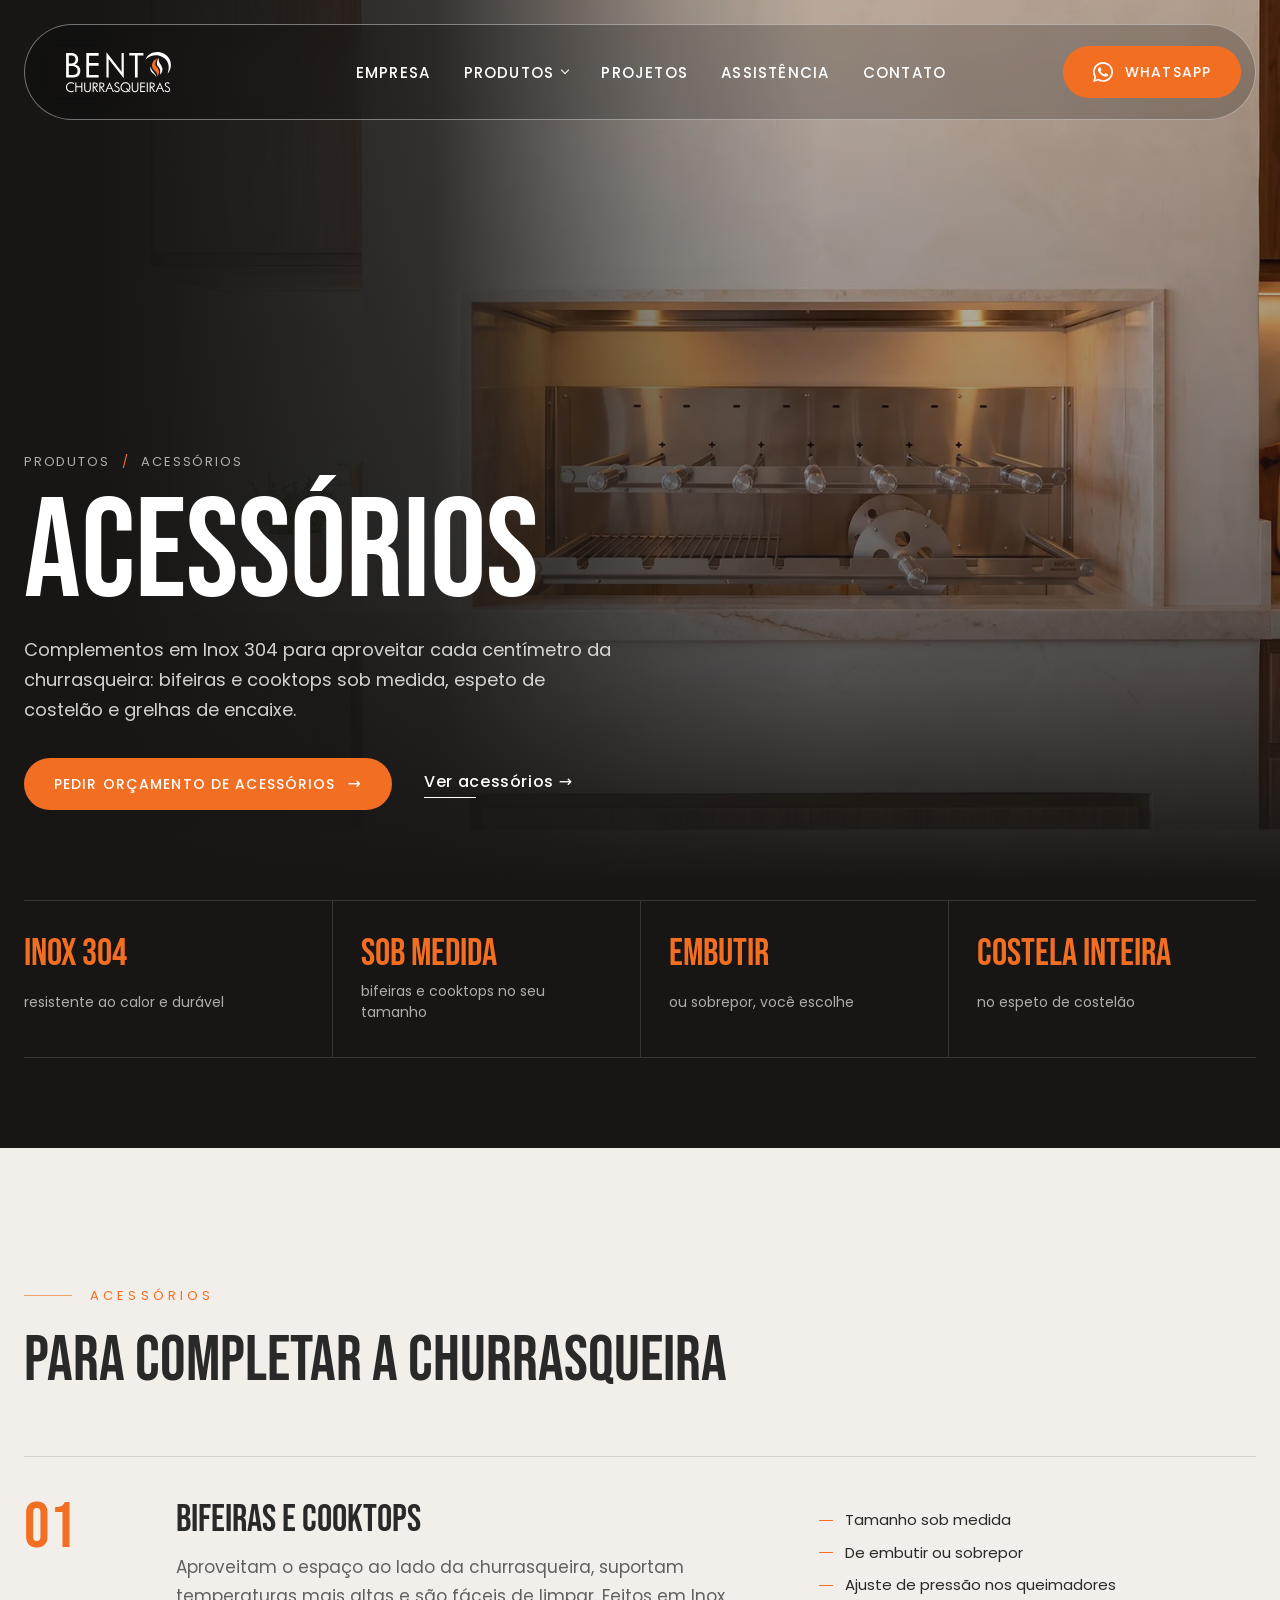
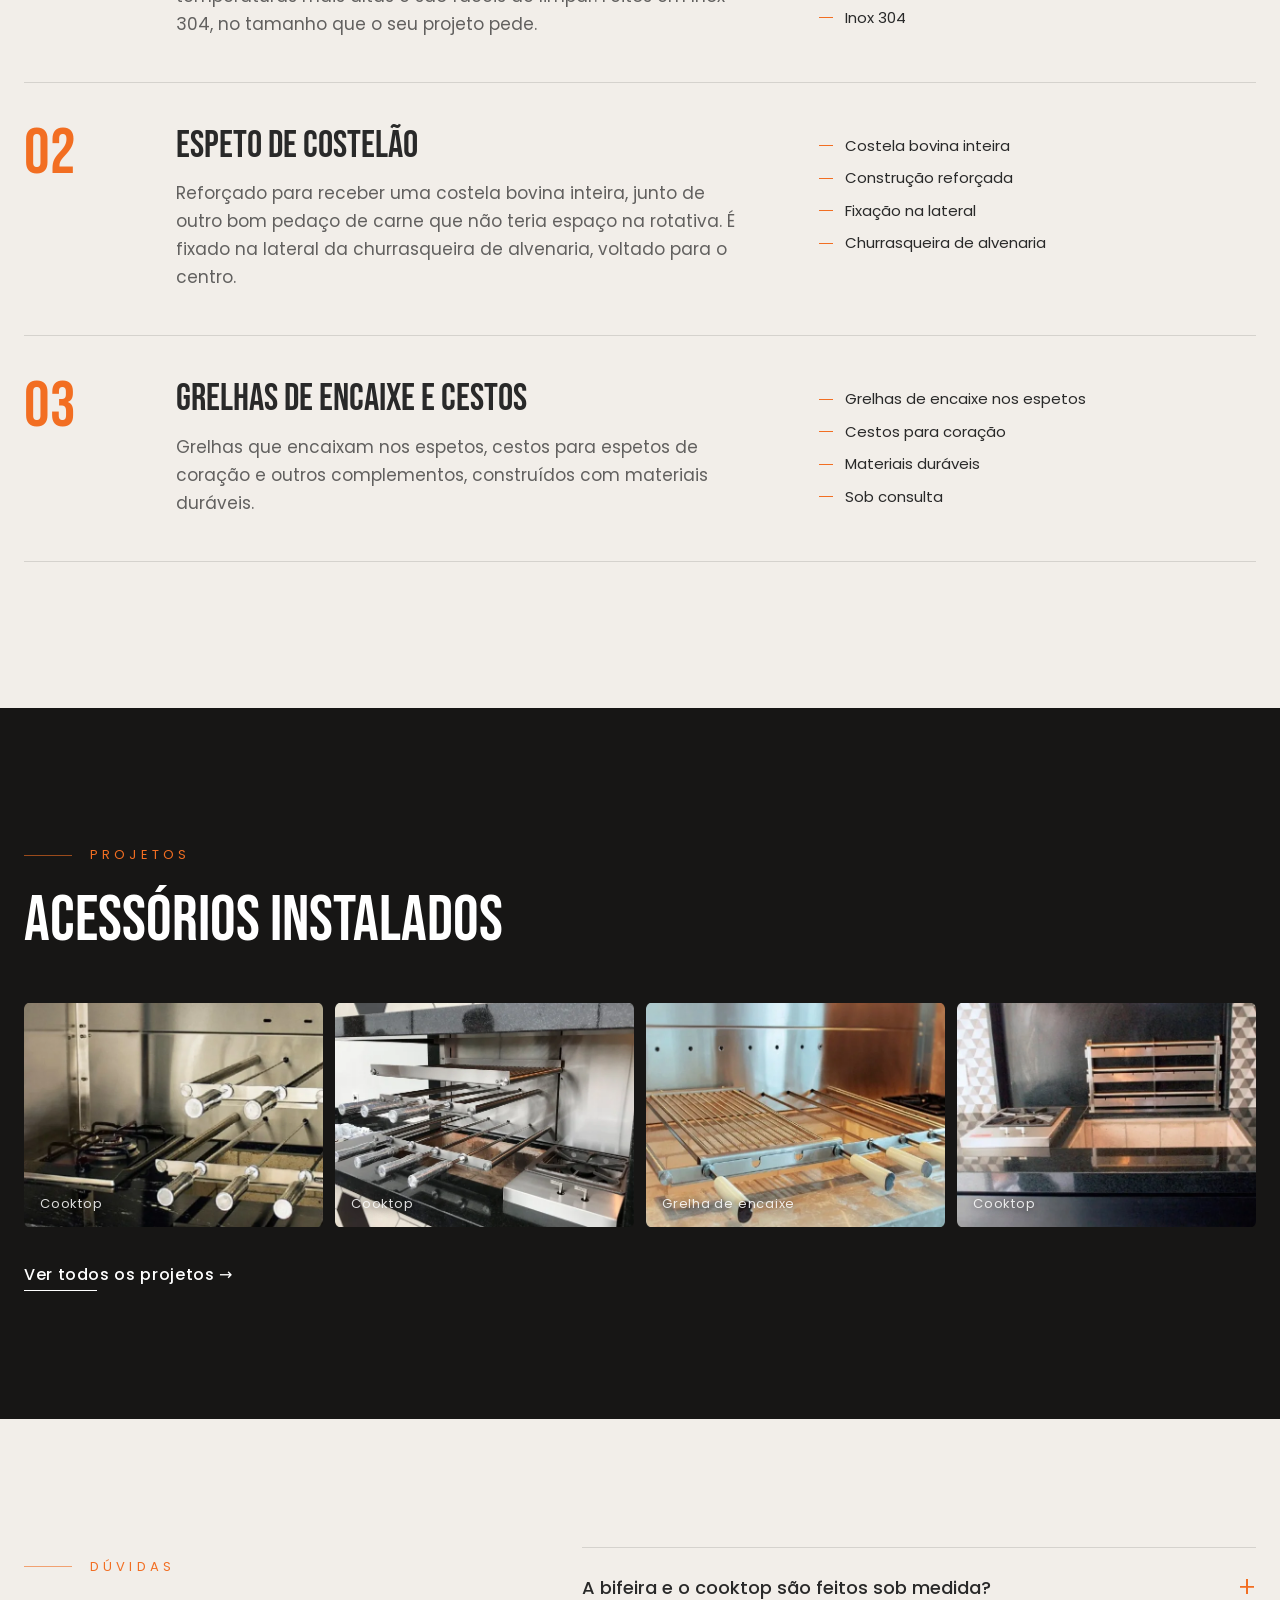
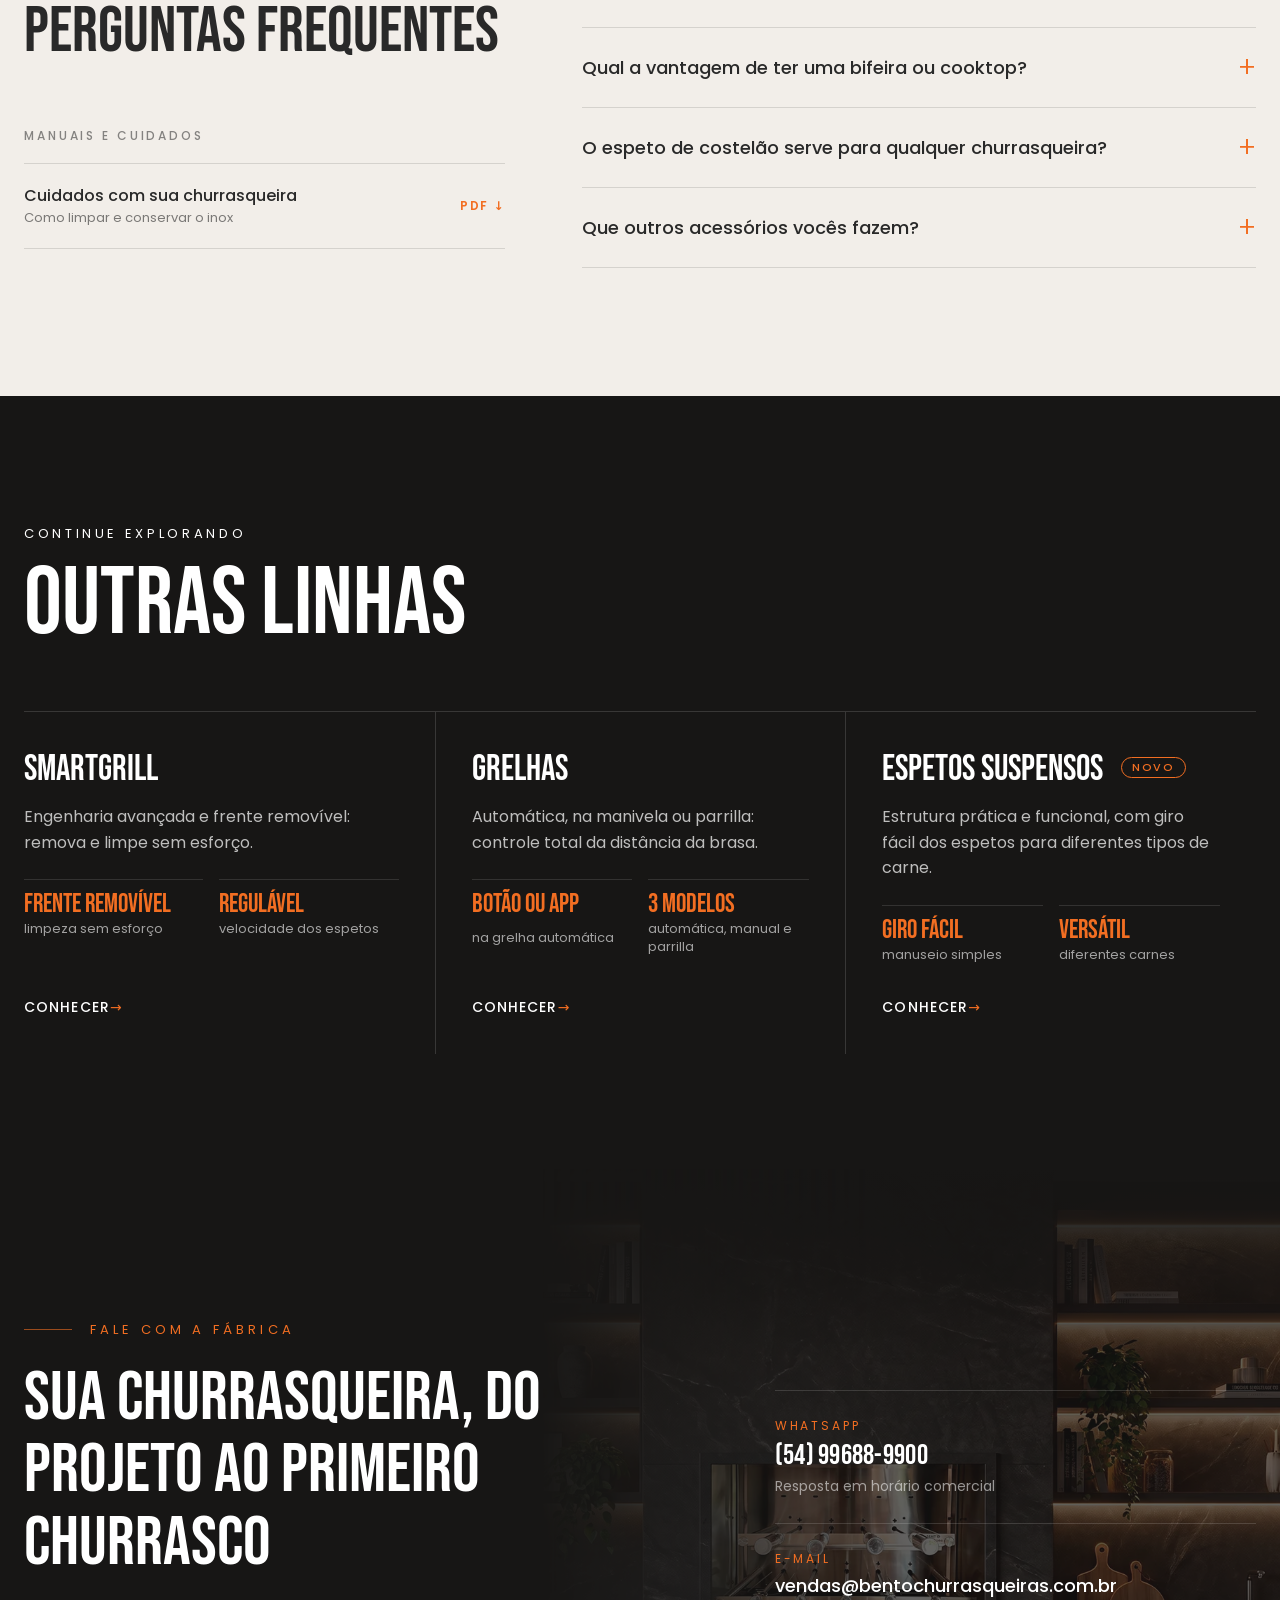
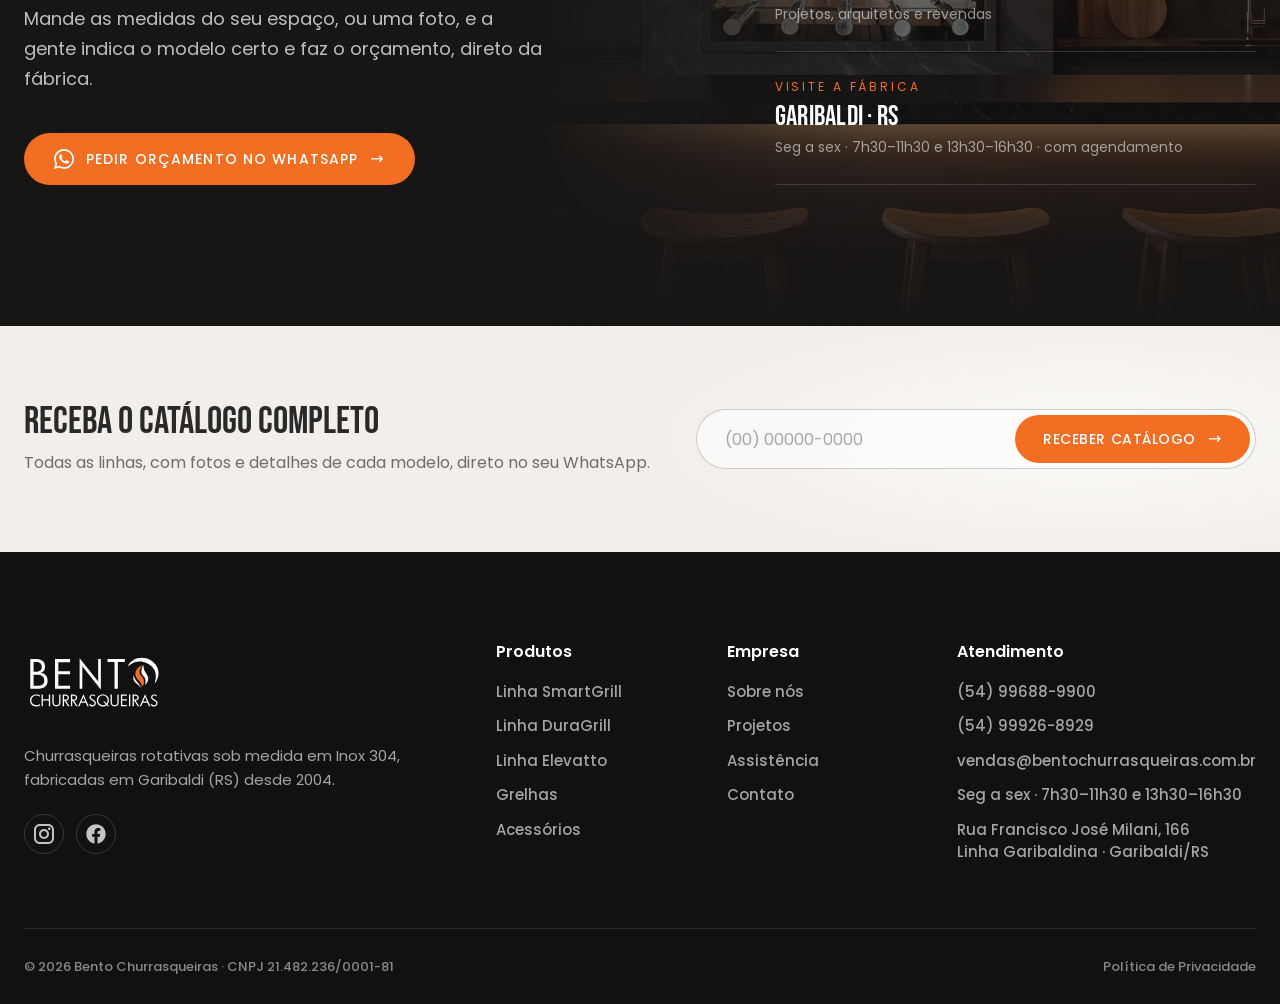
==== commit 0168fbd6: "Hero das páginas de linha com fotos novas (churrasqueira à direita) Fotos novas de DuraGrill, SmartG" ====
--- a/acessorios/index.html
+++ b/acessorios/index.html
@@ -108,7 +108,7 @@
 
     <!-- ============ ABERTURA DA LINHA ============ -->
     <section class="linha-hero" aria-labelledby="lh-titulo">
-      <div class="linha-hero__foto" style="background-image: url('../assets/img/acessorios/cena-acessorios.webp')" aria-hidden="true"></div>
+      <div class="linha-hero__foto" style="background-image: url('../assets/img/acessorios/hero-acessorios.webp')" aria-hidden="true"></div>
       <div class="container linha-hero__conteudo" data-revelar="carga">
         <nav class="migalha" aria-label="Você está em"><a href="/produtos/">Produtos</a><span aria-hidden="true">/</span><a href="/produtos/#acessorios">Acessórios</a></nav>
         <h1 class="linha-hero__titulo" id="lh-titulo" data-linhas>Acessórios</h1>
--- a/css/estilo.css
+++ b/css/estilo.css
@@ -1472,18 +1472,18 @@
 }
 .linha-hero__foto {
   position: absolute;
-  inset: 0 0 0 auto;
-  width: 72%; /* as cenas têm a churrasqueira no centro: a foto ocupa a direita e o texto fica no escuro */
+  inset: 0;
   z-index: -1;
-  background: center 45% / cover no-repeat;
+  /* as fotos da hero já vêm com a churrasqueira à direita: ancorada à direita, o lado claro fica sob o texto */
+  background: right center / cover no-repeat;
 }
 .linha-hero__foto::after {
   content: "";
   position: absolute;
   inset: 0;
   background:
-    linear-gradient(to top, #171615 2%, rgba(23, 22, 21, .55) 45%, rgba(23, 22, 21, .2)),
-    linear-gradient(to right, #171615, rgba(23, 22, 21, .6) 22%, rgba(23, 22, 21, 0) 55%);
+    linear-gradient(to top, #171615 2%, rgba(23, 22, 21, .5) 40%, rgba(23, 22, 21, .15)),
+    linear-gradient(to right, #171615 8%, rgba(23, 22, 21, .82) 34%, rgba(23, 22, 21, .25) 52%, rgba(23, 22, 21, 0) 64%);
 }
 .migalha { display: flex; gap: 12px; font-size: 13px; letter-spacing: .14em; text-transform: uppercase; color: rgba(255, 255, 255, .65); }
 .migalha a { text-decoration: none; }
@@ -1741,7 +1741,7 @@
 }
 @media (max-width: 760px) {
   .linha-hero { padding-top: 160px; min-height: 620px; }
-  .linha-hero__foto { width: 100%; }
+  .linha-hero__foto { background-position: 72% center; }
   .linha-hero__titulo { font-size: 84px; }
   .linha-hero__apoio { font-size: 16px; }
   .destaques__lista li { padding: 24px 16px; }
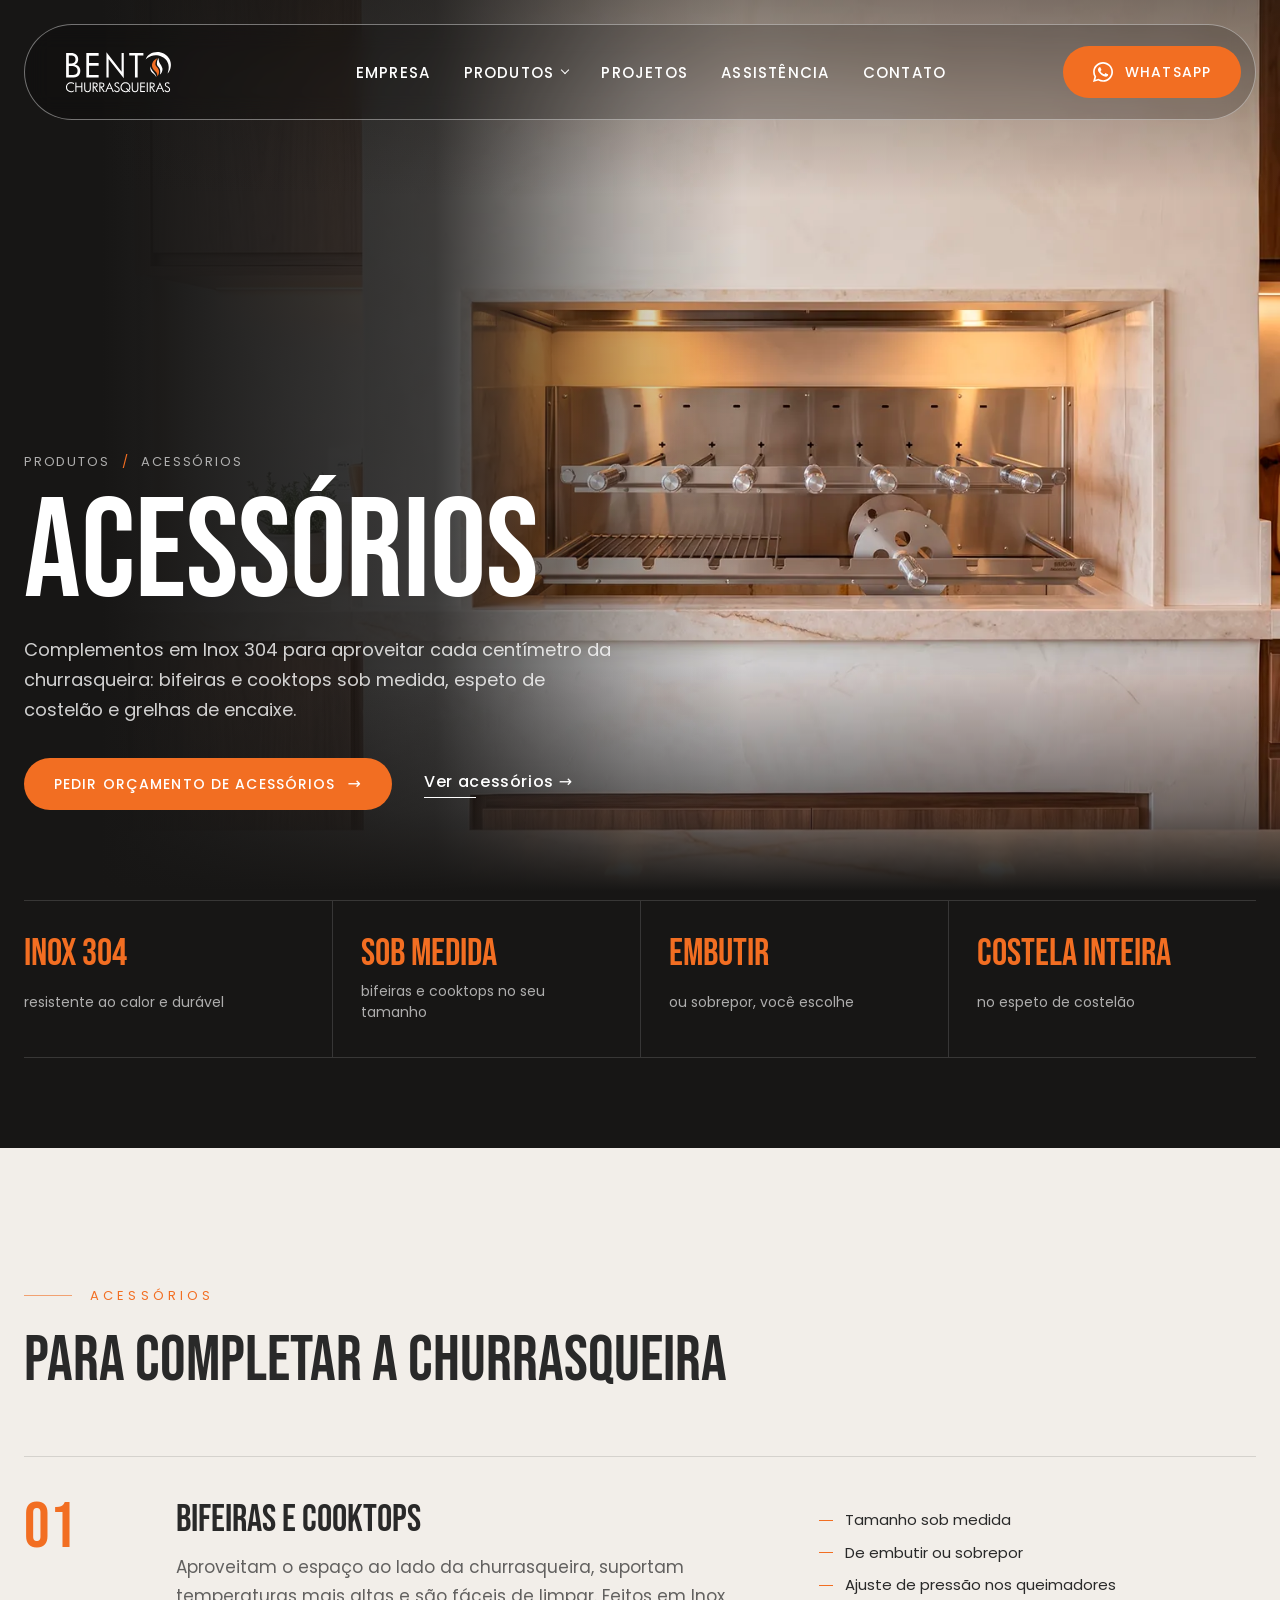
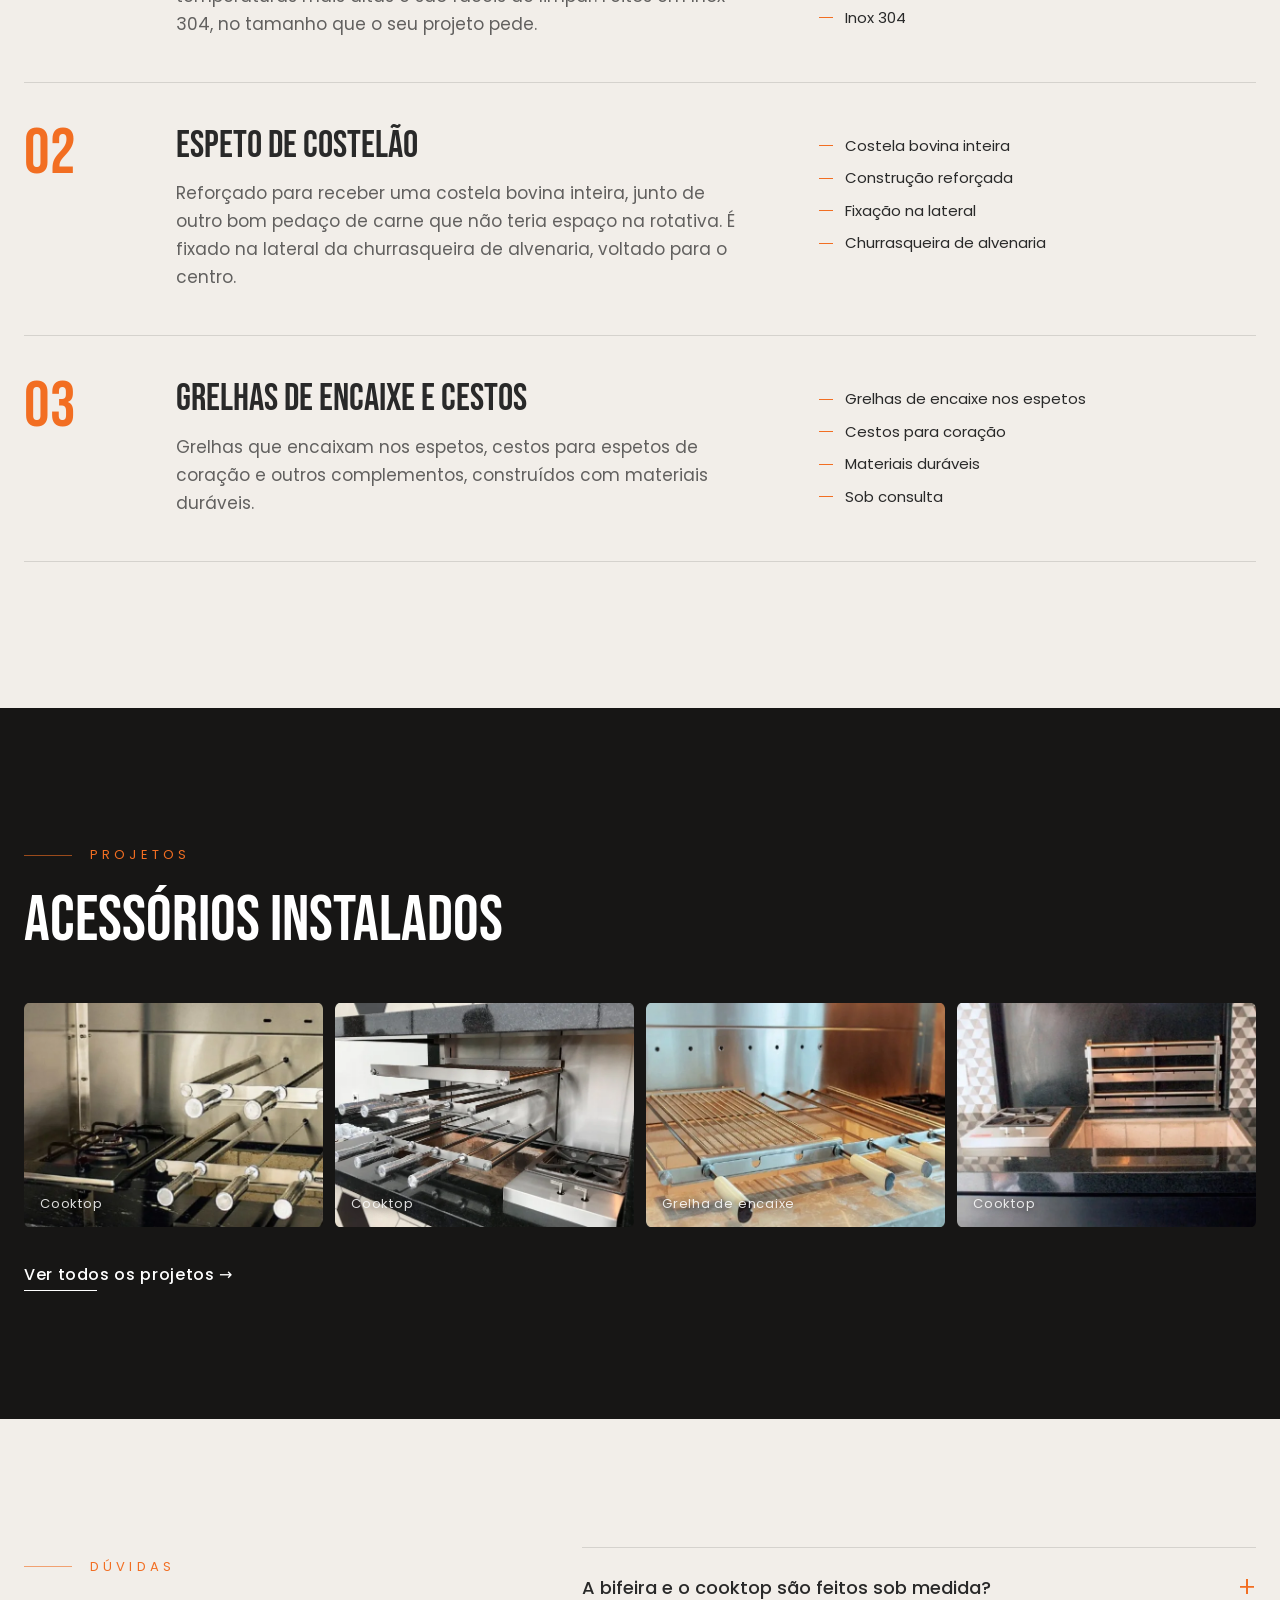
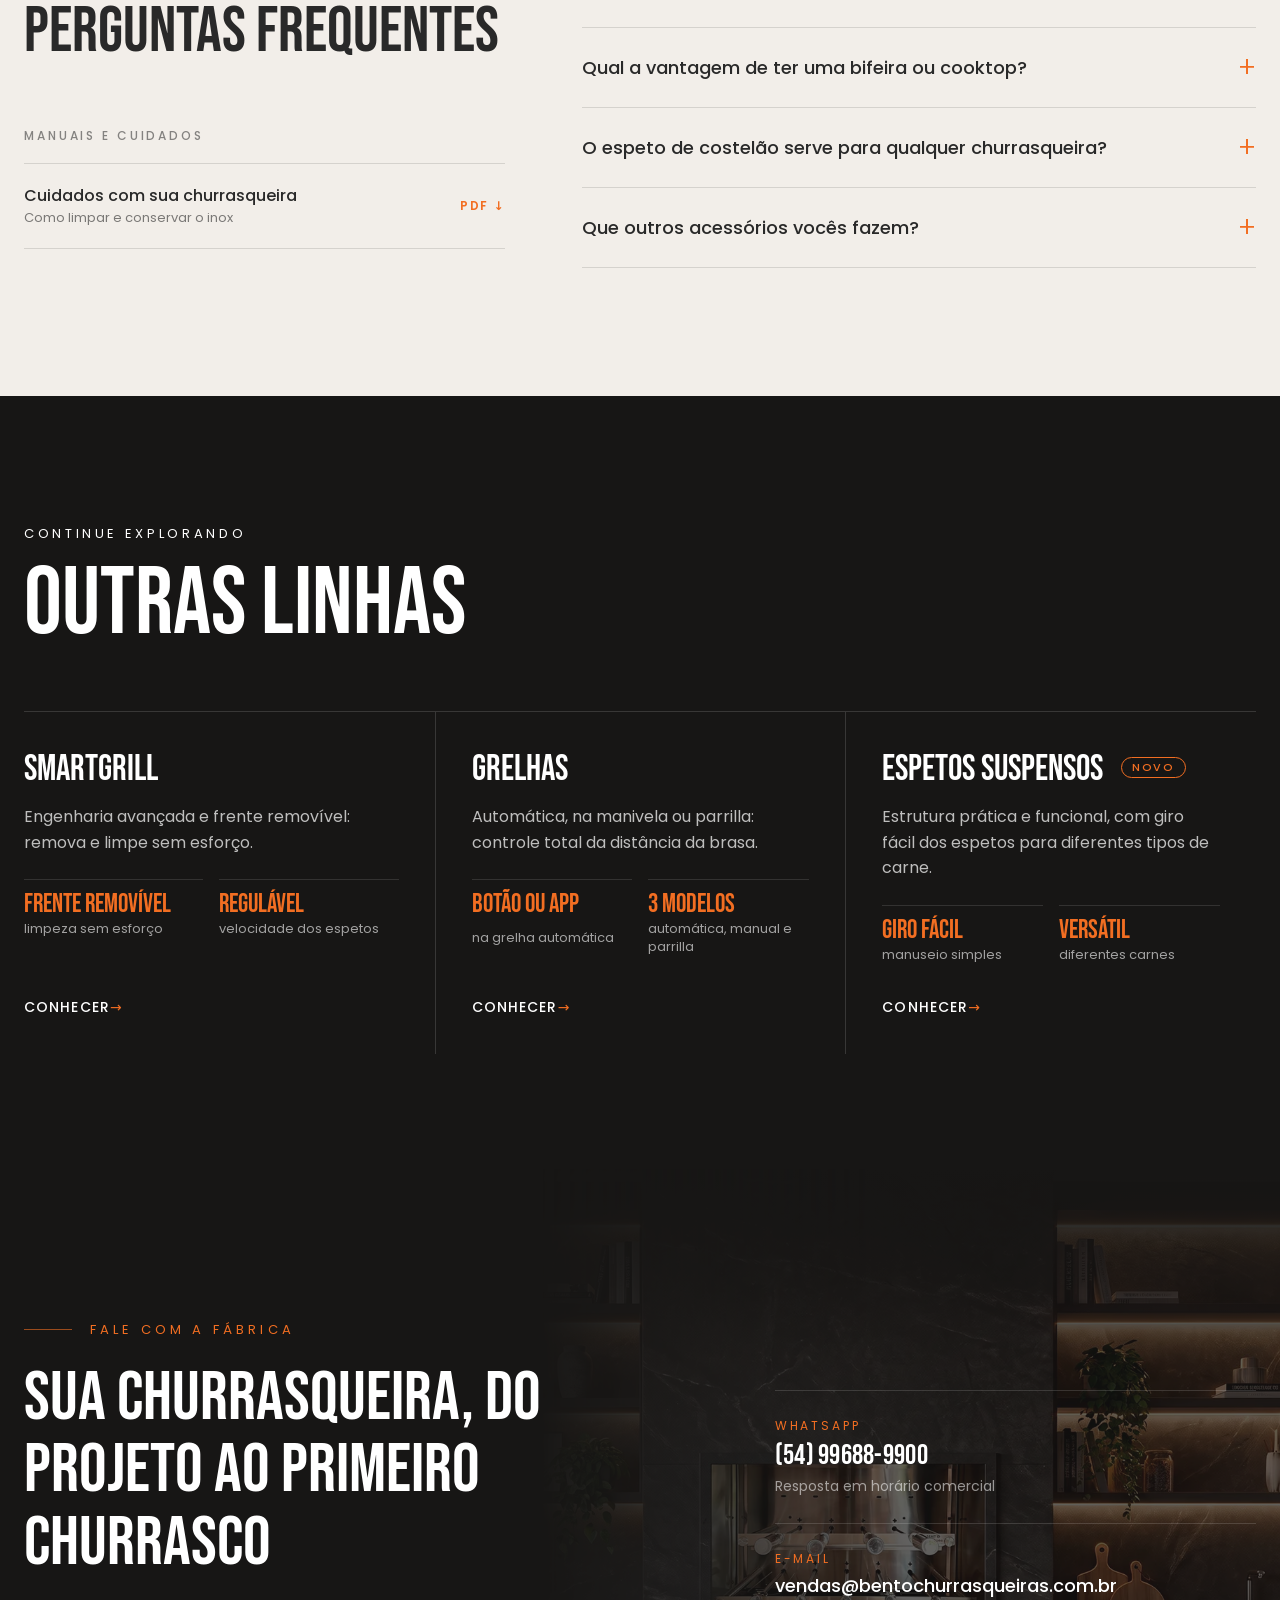
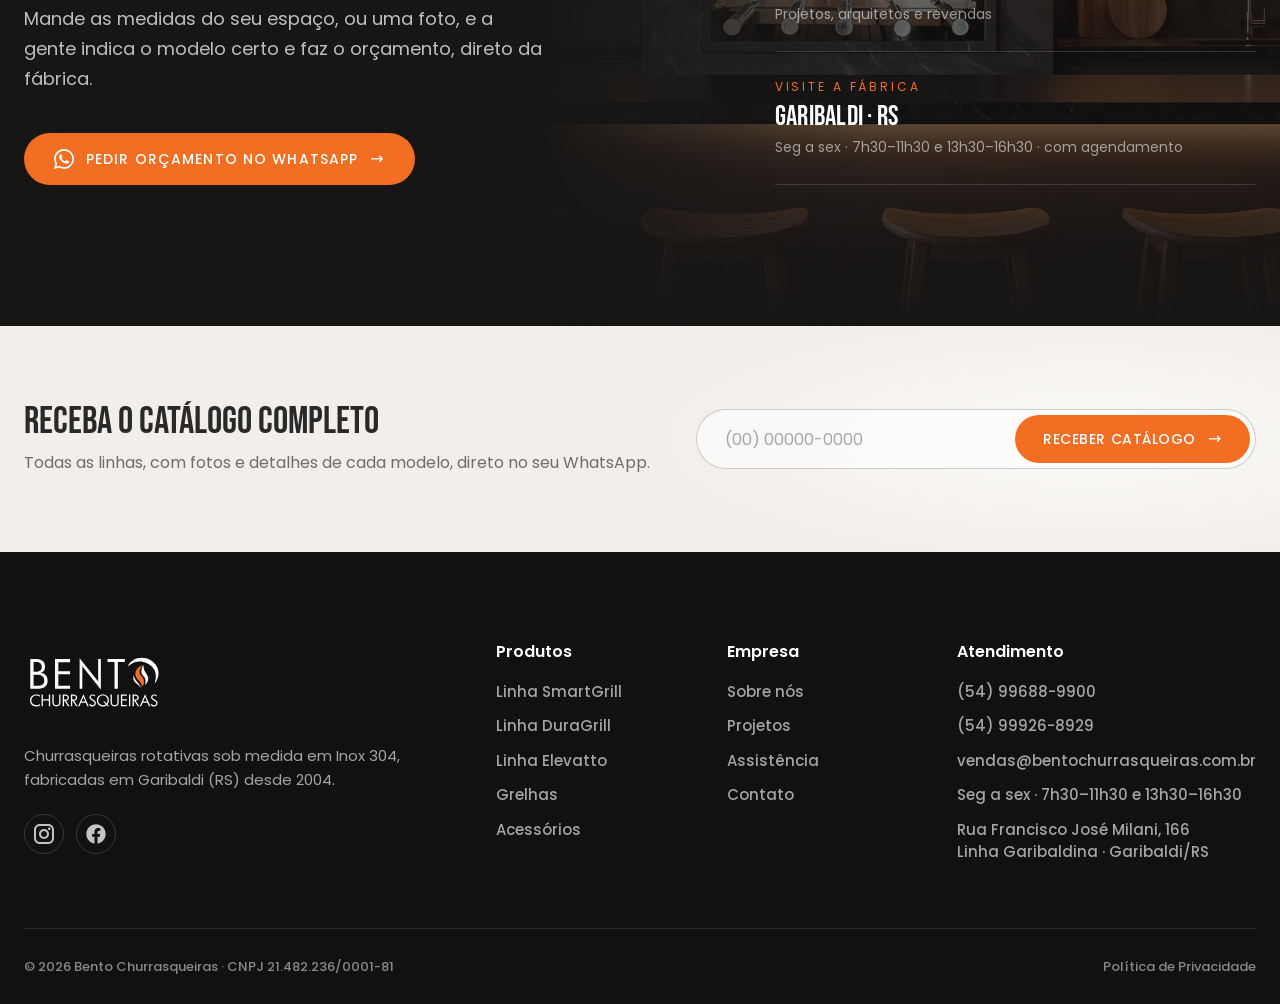
==== commit b1ccfe46: "Heros dos produtos mais claros onde fica a churrasqueira - A sombra da abertura escurecia a foto int" ====
--- a/acessorios/index.html
+++ b/acessorios/index.html
@@ -11,7 +11,7 @@
   <link rel="preconnect" href="https://fonts.googleapis.com">
   <link rel="preconnect" href="https://fonts.gstatic.com" crossorigin>
   <link href="https://fonts.googleapis.com/css2?family=Bebas+Neue&family=Poppins:wght@400;500;600;700&display=swap" rel="stylesheet">
-  <link rel="stylesheet" href="../css/estilo.css?v=1790624687">
+  <link rel="stylesheet" href="../css/estilo.css?v=1790700011">
 
 </head>
 <body>
@@ -108,7 +108,7 @@
 
     <!-- ============ ABERTURA DA LINHA ============ -->
     <section class="linha-hero" aria-labelledby="lh-titulo">
-      <div class="linha-hero__foto" style="background-image: url('../assets/img/acessorios/hero-acessorios.webp')" aria-hidden="true"></div>
+      <div class="linha-hero__foto" style="background-image: url('../assets/img/acessorios/hero-acessorios.webp'); --foco: 72%" aria-hidden="true"></div>
       <div class="container linha-hero__conteudo" data-revelar="carga">
         <nav class="migalha" aria-label="Você está em"><a href="/produtos/">Produtos</a><span aria-hidden="true">/</span><a href="/produtos/#acessorios">Acessórios</a></nav>
         <h1 class="linha-hero__titulo" id="lh-titulo" data-linhas>Acessórios</h1>
@@ -368,6 +368,6 @@
   </a>
 
   <script src="../js/lenis.min.js?v=1.3.26" defer></script>
-  <script src="../js/main.js?v=1790624687" defer></script>
+  <script src="../js/main.js?v=1790700005" defer></script>
 </body>
 </html>
--- a/css/estilo.css
+++ b/css/estilo.css
@@ -1249,12 +1249,17 @@
 }
 .familia__cena {
   position: absolute;
-  inset: 0 0 auto;
+  inset: 0 0 auto auto;
   height: var(--cena-h);
+  /* a imagem vem no style do HTML: fotos 16:9 com a churrasqueira à direita, na metade da altura.
+     A cena tem a proporção da foto (sem zoom), presa à direita; o lado esquerdo se esfuma no escuro
+     e a churrasqueira fica ao lado do título */
+  width: calc(var(--cena-h) * 16 / 9);
+  max-width: 100%;
   z-index: -1;
-  background: center / cover no-repeat; /* a imagem vem no style do HTML */
-  -webkit-mask: linear-gradient(to bottom, #000 45%, transparent);
-  mask: linear-gradient(to bottom, #000 45%, transparent);
+  background: right 35% / cover no-repeat;
+  -webkit-mask: linear-gradient(to bottom, #000 60%, transparent);
+  mask: linear-gradient(to bottom, #000 60%, transparent);
 }
 .familia__cena::after {
   content: "";
@@ -1262,19 +1267,20 @@
   inset: 0;
   background:
     linear-gradient(to bottom, var(--escuro), rgba(23, 22, 21, 0) 25%),
-    linear-gradient(to right, rgba(23, 22, 21, .75), rgba(23, 22, 21, 0) 55%);
+    linear-gradient(to right, var(--escuro), rgba(23, 22, 21, .75) 22%, rgba(23, 22, 21, 0) 48%);
 }
 .pg-abertura + .familia .familia__cena {
-  -webkit-mask: linear-gradient(to bottom, transparent, #000 30%, #000 45%, transparent);
-  mask: linear-gradient(to bottom, transparent, #000 30%, #000 45%, transparent);
+  -webkit-mask: linear-gradient(to bottom, transparent, #000 30%, #000 60%, transparent);
+  mask: linear-gradient(to bottom, transparent, #000 30%, #000 60%, transparent);
 }
 /* primeiro capítulo depois das faixas: a cena nasce mais devagar do escuro, para não colar nas imagens de cima */
 .pg-abertura + .familia .familia__cena::after {
   background:
     linear-gradient(to bottom, var(--escuro) 8%, rgba(23, 22, 21, 0) 50%),
-    linear-gradient(to right, rgba(23, 22, 21, .75), rgba(23, 22, 21, 0) 55%);
-}
-.familia__cabeca { padding-top: calc(var(--cena-h) - 230px); max-width: none; }
+    linear-gradient(to right, var(--escuro), rgba(23, 22, 21, .75) 22%, rgba(23, 22, 21, 0) 48%);
+}
+/* desktop: o bloco de texto fica centrado na altura da churrasqueira, ao lado dela */
+.familia__cabeca { padding-top: calc(var(--cena-h) * .5 - 190px); max-width: none; }
 .familia__over { display: flex; align-items: center; gap: 16px; color: var(--branco); opacity: .8; letter-spacing: .28em; }
 .familia__num { font-family: var(--fonte-titulo); font-size: 22px; letter-spacing: 0; color: var(--laranja); }
 .familia__titulo {
@@ -1482,8 +1488,27 @@
   position: absolute;
   inset: 0;
   background:
-    linear-gradient(to top, #171615 2%, rgba(23, 22, 21, .5) 40%, rgba(23, 22, 21, .15)),
-    linear-gradient(to right, #171615 8%, rgba(23, 22, 21, .82) 34%, rgba(23, 22, 21, .25) 52%, rgba(23, 22, 21, 0) 64%);
+    /* sombra só onde precisa: topo (leitura do menu), base curta (emenda com a faixa de destaques)
+       e lado esquerdo (texto). A churrasqueira, à direita, fica com a luz da foto. */
+    linear-gradient(to bottom, rgba(23, 22, 21, .45), rgba(23, 22, 21, 0) 22%),
+    linear-gradient(to top, #171615 1%, rgba(23, 22, 21, .5) 10%, rgba(23, 22, 21, 0) 26%),
+    linear-gradient(to right, #171615 8%, rgba(23, 22, 21, .82) 34%, rgba(23, 22, 21, .2) 50%, rgba(23, 22, 21, 0) 58%);
+}
+/* foto com a churrasqueira no centro (linha minimalista): no desktop a foto começa em 45% da
+   largura, com a borda esquerda esfumada, para o produto não ficar atrás do título */
+@media (min-width: 901px) {
+  .linha-hero--foto-centro .linha-hero__foto {
+    left: 45%;
+    background-position: var(--foco, 50%) center;
+    -webkit-mask: linear-gradient(to right, transparent, #000 30%);
+            mask: linear-gradient(to right, transparent, #000 30%);
+  }
+  .linha-hero--foto-centro .linha-hero__titulo { max-width: 42vw; }
+  .linha-hero--foto-centro .linha-hero__foto::after {
+    background:
+      linear-gradient(to bottom, rgba(23, 22, 21, .45), rgba(23, 22, 21, 0) 22%),
+      linear-gradient(to top, #171615 1%, rgba(23, 22, 21, .5) 10%, rgba(23, 22, 21, 0) 26%);
+  }
 }
 .migalha { display: flex; gap: 12px; font-size: 13px; letter-spacing: .14em; text-transform: uppercase; color: rgba(255, 255, 255, .65); }
 .migalha a { text-decoration: none; }
@@ -2262,7 +2287,8 @@
 
   .topo { top: 12px; }
   .topo__barra { height: 68px; padding: 0 8px 0 22px; }
-  .topo__logo img,   .menu-botao__circulo { width: 52px; height: 52px; }
+  .topo__logo img { width: 92px; }
+  .menu-botao__circulo { width: 52px; height: 52px; }
   .menu-botao__circulo span { width: 26px; }
 
   .menu__conteudo { padding-top: 130px; }
@@ -2362,3 +2388,157 @@
   .js .historia__marcos[data-revelar]:not(.revelado)::before { scale: 1 1; }
 }
 
+
+/* ==========================================================================
+   Selo "Modelo patenteado" (Elevatto): brilho metálico que varre o selo,
+   faíscas e halo dourado. Reutilizável: .selo-patente ao lado de um título.
+   ========================================================================== */
+.titulo-com-selo { display: flex; align-items: center; gap: clamp(18px, 2.4vw, 40px); }
+.titulo-com-selo > :first-child { margin-top: 0; }
+.linha-hero .titulo-com-selo { margin-top: 22px; }
+
+.selo-patente {
+  --tam: clamp(104px, 10.5vw, 168px);
+  position: relative;
+  flex: none;
+  width: var(--tam);
+  aspect-ratio: 1;
+  rotate: -8deg;
+  filter: drop-shadow(0 14px 22px rgba(0, 0, 0, .45)) drop-shadow(0 0 18px rgba(232, 176, 34, .22));
+  animation: selo-carimbo .9s cubic-bezier(.2, 1.35, .35, 1) .55s both, selo-halo 4.8s ease-in-out 1.6s infinite;
+}
+.selo-patente img { display: block; width: 100%; height: 100%; }
+
+/* faixa de luz diagonal recortada no formato do selo */
+.selo-patente__brilho {
+  position: absolute;
+  inset: 0;
+  -webkit-mask: url("../assets/img/elevatto/selo-patenteado.webp") center / contain no-repeat;
+          mask: url("../assets/img/elevatto/selo-patenteado.webp") center / contain no-repeat;
+  background: linear-gradient(115deg,
+    transparent 40%,
+    rgba(255, 246, 210, .35) 46%,
+    rgba(255, 255, 255, .85) 50%,
+    rgba(255, 246, 210, .35) 54%,
+    transparent 60%) no-repeat;
+  background-size: 250% 250%;
+  background-position: 120% 120%;
+  mix-blend-mode: screen;
+  animation: selo-varre 4.8s cubic-bezier(.45, .05, .25, 1) 1.5s infinite;
+}
+/* segunda passada, mais fina e forte, para o reflexo "estourar" */
+.selo-patente__brilho::after {
+  content: "";
+  position: absolute;
+  inset: 0;
+  background: inherit;
+  background-size: 250% 250%;
+  background-image: linear-gradient(115deg, transparent 47%, rgba(255, 255, 255, .9) 50%, transparent 53%);
+  animation: inherit;
+}
+
+/* faíscas: estrelas de 4 pontas que acendem quando a luz passa */
+.selo-patente__faisca {
+  position: absolute;
+  top: 14%; left: 14%;
+  width: 22%;
+  aspect-ratio: 1;
+  background: radial-gradient(circle, #fff 0 6%, rgba(255, 240, 190, .9) 12%, rgba(255, 220, 120, 0) 45%);
+  clip-path: polygon(50% 0, 56% 44%, 100% 50%, 56% 56%, 50% 100%, 44% 56%, 0 50%, 44% 44%);
+  opacity: 0;
+  scale: 0;
+  pointer-events: none;
+  animation: selo-faisca 4.8s ease-out 1.5s infinite;
+}
+.selo-patente__faisca:nth-of-type(2) { top: 4%; left: 62%; animation-delay: 2.35s; }
+.selo-patente__faisca:nth-of-type(3) { top: 66%; left: 8%; width: 15%; animation-delay: 2.7s; }
+
+.selo-patente:hover .selo-patente__brilho,
+.selo-patente:hover .selo-patente__brilho::after { animation-duration: 1.6s; }
+
+@keyframes selo-carimbo {
+  from { opacity: 0; scale: 1.6; rotate: -24deg; }
+  to   { opacity: 1; scale: 1;   rotate: -8deg; }
+}
+@keyframes selo-varre {
+  0%        { background-position: 120% 120%; }
+  38%, 100% { background-position: -20% -20%; }
+}
+@keyframes selo-faisca {
+  0%, 100% { opacity: 0; scale: 0; rotate: 0deg; }
+  6%       { opacity: 1; scale: 1; rotate: 45deg; }
+  16%      { opacity: 0; scale: .2; rotate: 90deg; }
+}
+@keyframes selo-halo {
+  0%, 100% { filter: drop-shadow(0 14px 22px rgba(0, 0, 0, .45)) drop-shadow(0 0 18px rgba(232, 176, 34, .22)); }
+  12%      { filter: drop-shadow(0 14px 22px rgba(0, 0, 0, .45)) drop-shadow(0 0 34px rgba(245, 195, 60, .5)); }
+  40%      { filter: drop-shadow(0 14px 22px rgba(0, 0, 0, .45)) drop-shadow(0 0 18px rgba(232, 176, 34, .22)); }
+}
+
+/* na foto: centro do selo no ponto data-ancora (o JS calcula left/top conforme o "cover" da foto) */
+.selo-patente--foto {
+  --tam: clamp(150px, 12vw, 232px);
+  position: absolute;
+  z-index: 1;
+  translate: -50% -50%;
+}
+.selo-patente--foto:not([style*="left"]) { visibility: hidden; }
+.linha .selo-patente--foto { --tam: clamp(96px, 7.5vw, 140px); }
+/* home: o carimbo só acontece quando a Elevatto entra na vitrine */
+.linha:not(.ativa) .selo-patente { animation: none; opacity: 0; }
+@media (max-width: 900px) {
+  .linha .selo-patente--foto { --tam: clamp(64px, 17vw, 110px); }
+}
+@media (max-width: 760px) {
+  .selo-patente { --tam: 92px; }
+}
+@media (prefers-reduced-motion: reduce) {
+  .selo-patente, .selo-patente__brilho, .selo-patente__brilho::after, .selo-patente__faisca { animation: none; }
+}
+
+/* ==========================================================================
+   Mobile (revisão geral): hero de produto com a foto inteira em cima,
+   botões na largura do conteúdo
+   ========================================================================== */
+@media (max-width: 900px) {
+  /* abertura das linhas: foto visível no topo (enquadrada no produto via --foco), texto embaixo */
+  .linha-hero { display: block; min-height: 0; padding: 0 0 56px; }
+  .linha-hero__foto {
+    position: relative;
+    inset: auto;
+    height: clamp(340px, 56svh, 560px);
+    background-position: var(--foco, 72%) 45%;
+  }
+  .linha-hero__foto::after {
+    background: linear-gradient(to bottom, rgba(23, 22, 21, .55), rgba(23, 22, 21, 0) 28%, rgba(23, 22, 21, 0) 58%, #171615 97%);
+  }
+  .linha-hero__conteudo { position: relative; margin-top: -72px; }
+
+  /* hero da home: a churrasqueira fica na parte de cima, livre do texto */
+  .hero { background: #171615; }
+  .hero__foto img { left: 0; width: 100%; height: 62%; object-position: 54% 50%; -webkit-mask: none; mask: none; }
+  .hero::after {
+    content: "";
+    position: absolute;
+    inset: 0;
+    z-index: -1;
+    background: linear-gradient(to bottom, rgba(23, 22, 21, .5), rgba(23, 22, 21, 0) 20%, rgba(23, 22, 21, 0) 36%, #171615 58%);
+  }
+  .hero__sombra { display: none; }
+}
+@media (max-width: 760px) {
+  .linha-hero__titulo { margin-top: 16px; font-size: clamp(56px, 18vw, 84px); }
+  .linha-hero .selo-patente--foto { --tam: 104px; }
+
+  /* botões principais ocupando a largura do conteúdo */
+  .botao:not(.topo__wpp):not(.catalogo__campo .botao):not(.tabela .botao) {
+    display: flex;
+    width: 100%;
+    min-height: 56px;
+    font-size: 15px;
+  }
+  .linha-hero__acoes { flex-direction: column; align-items: flex-start; gap: 18px; }
+
+  /* submenu do menu: alvo de toque de 44px */
+  .menu__sub a { padding-block: 10px; }
+}
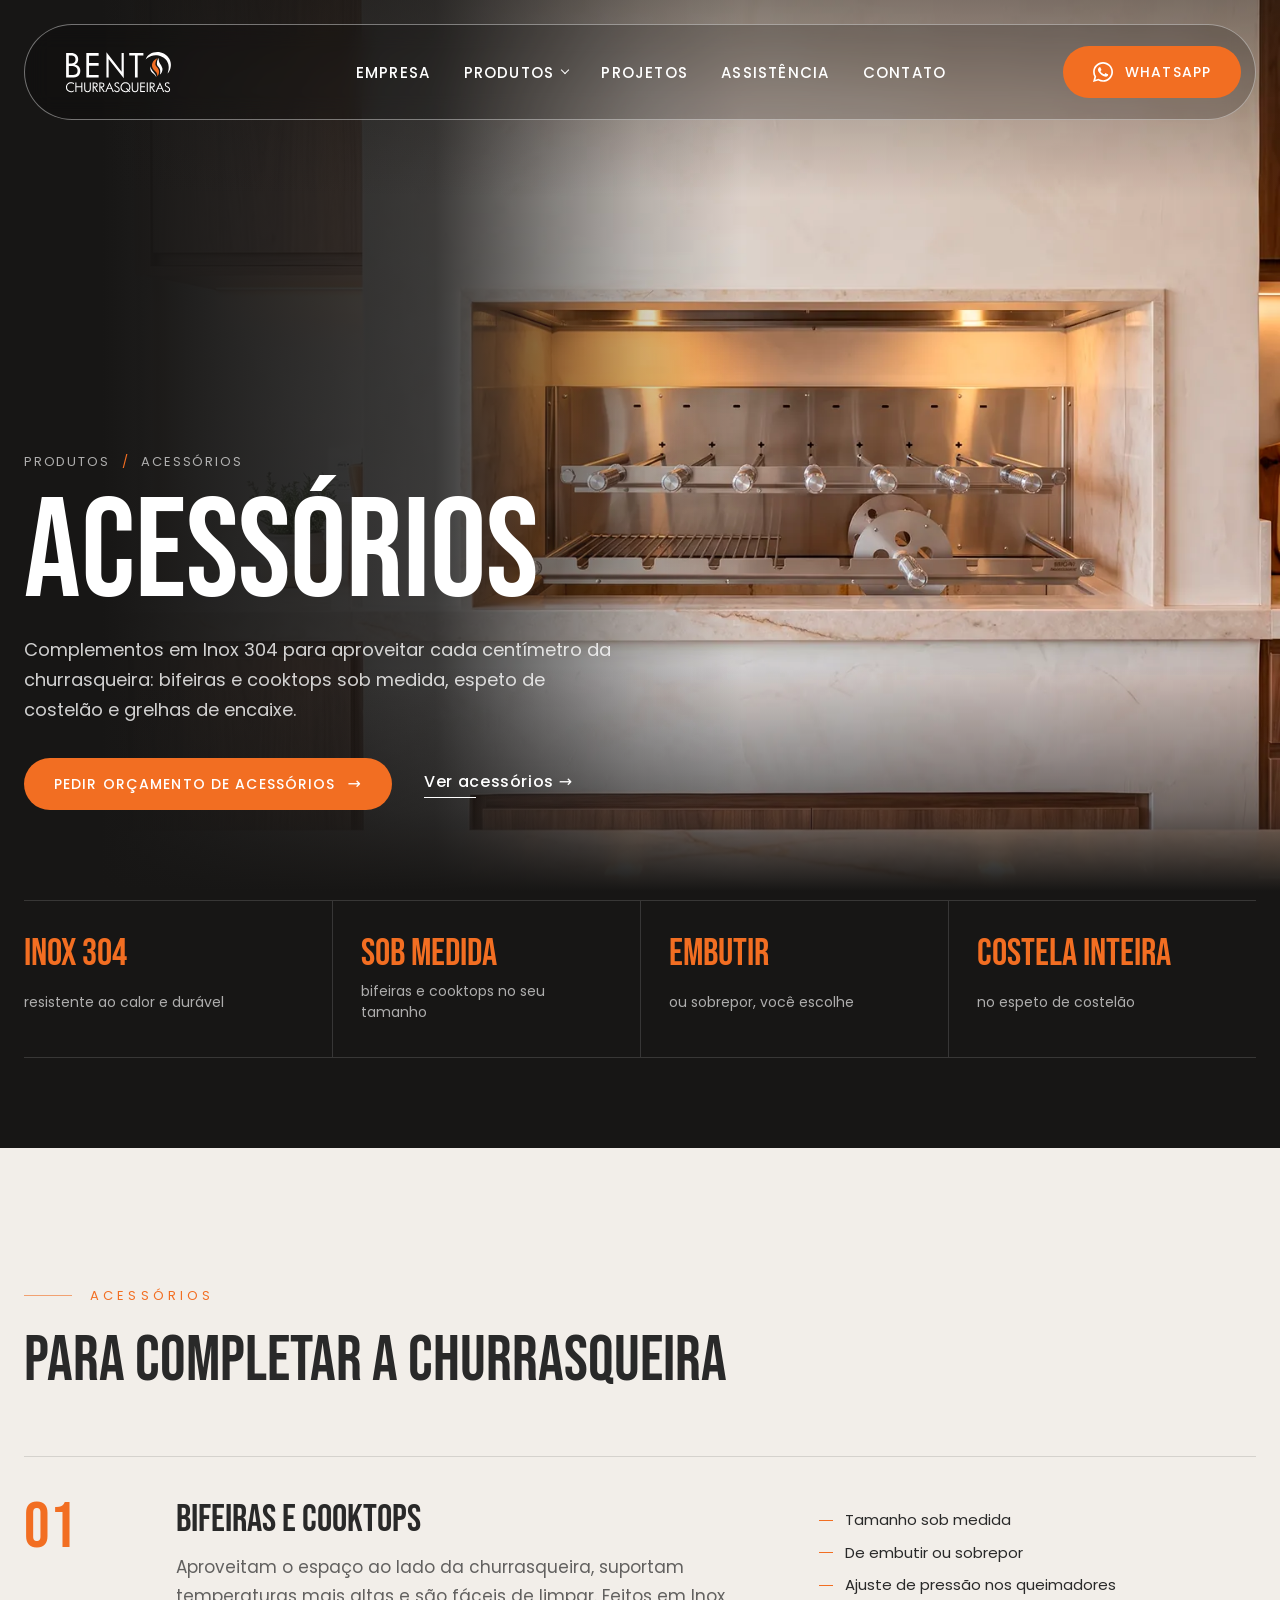
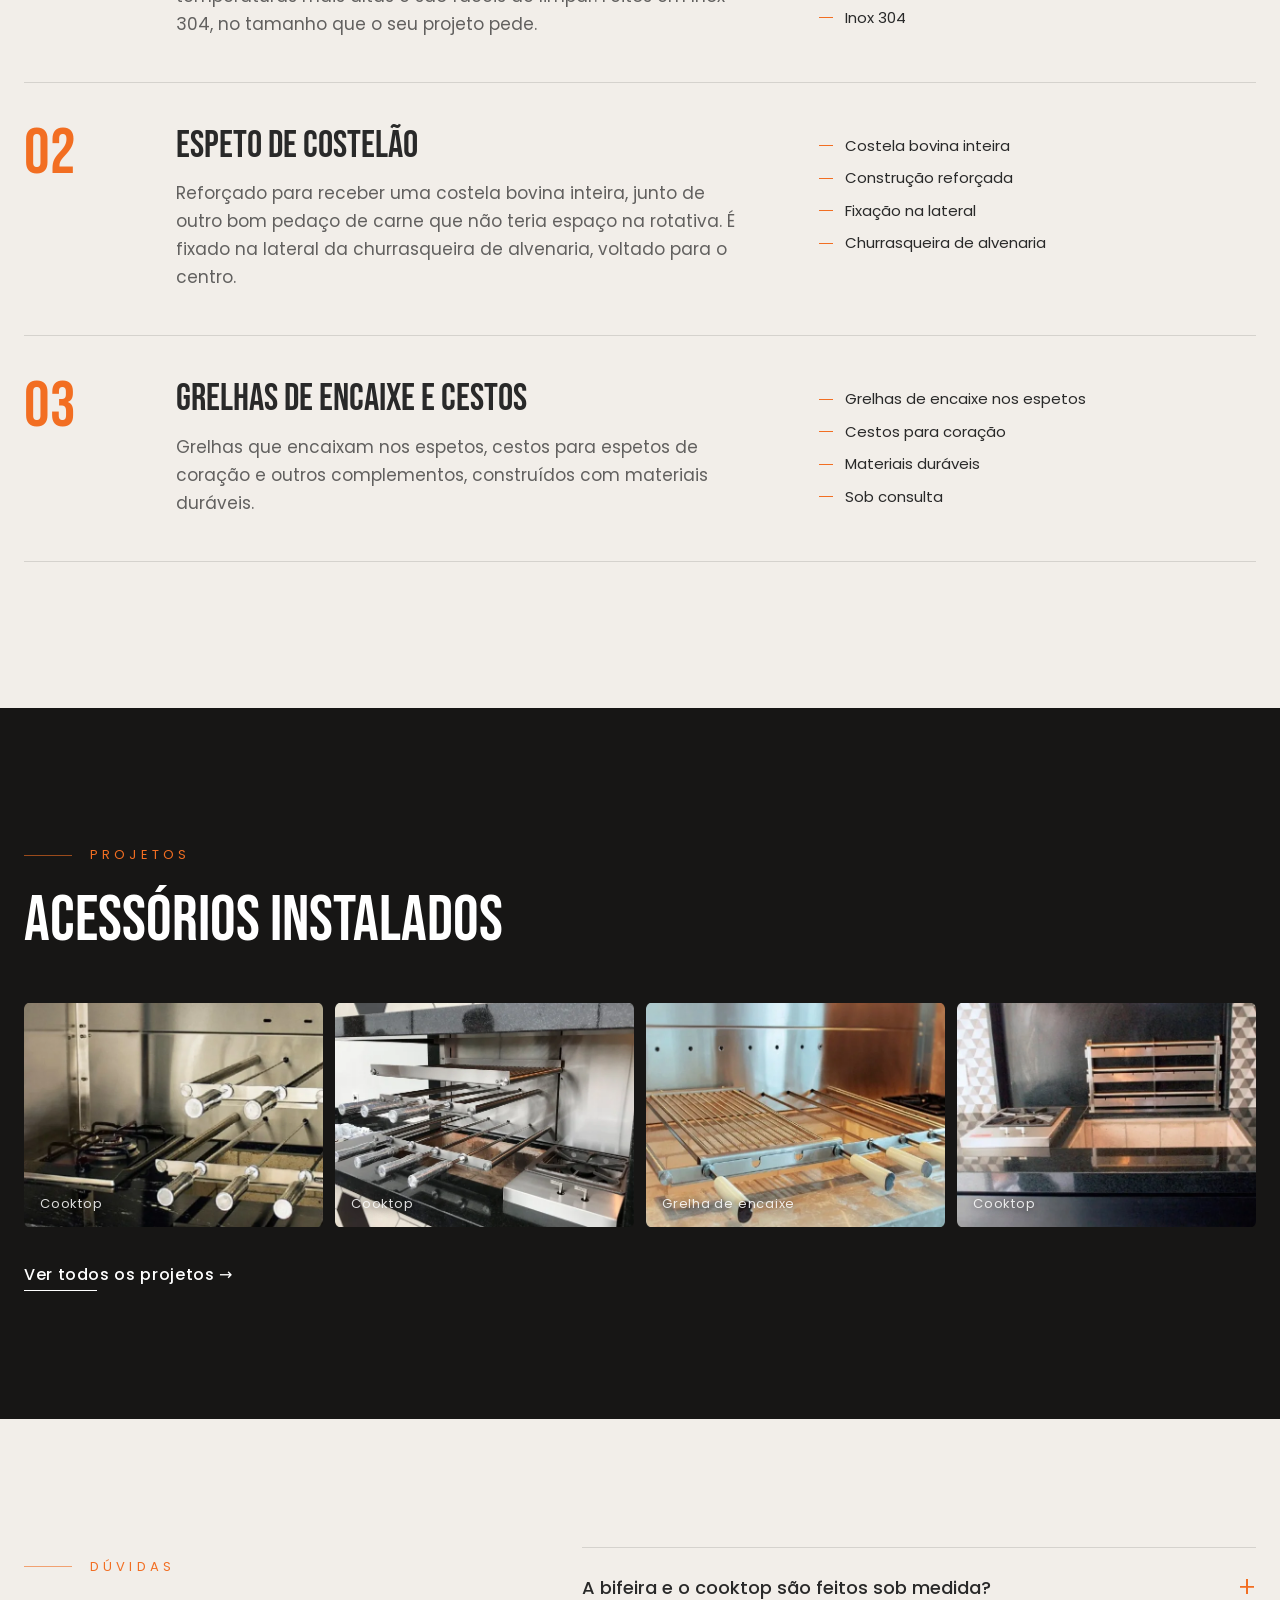
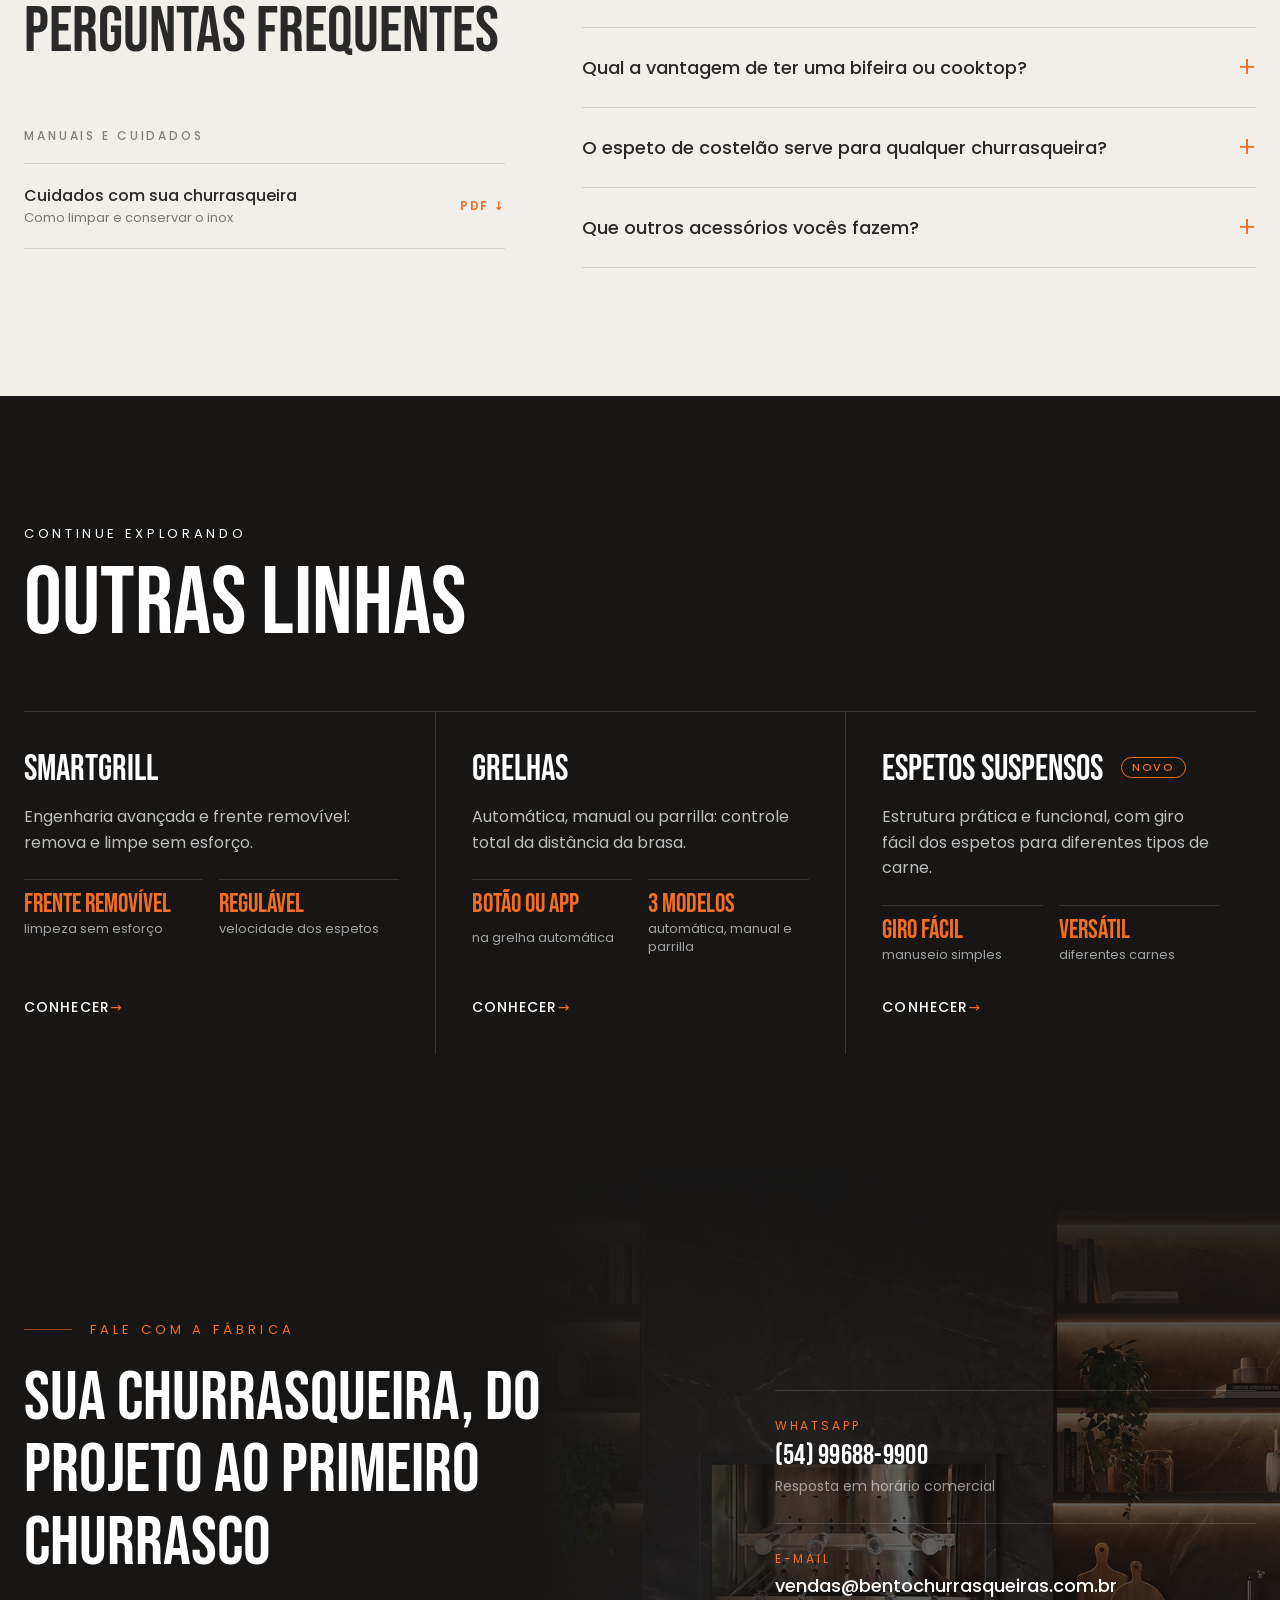
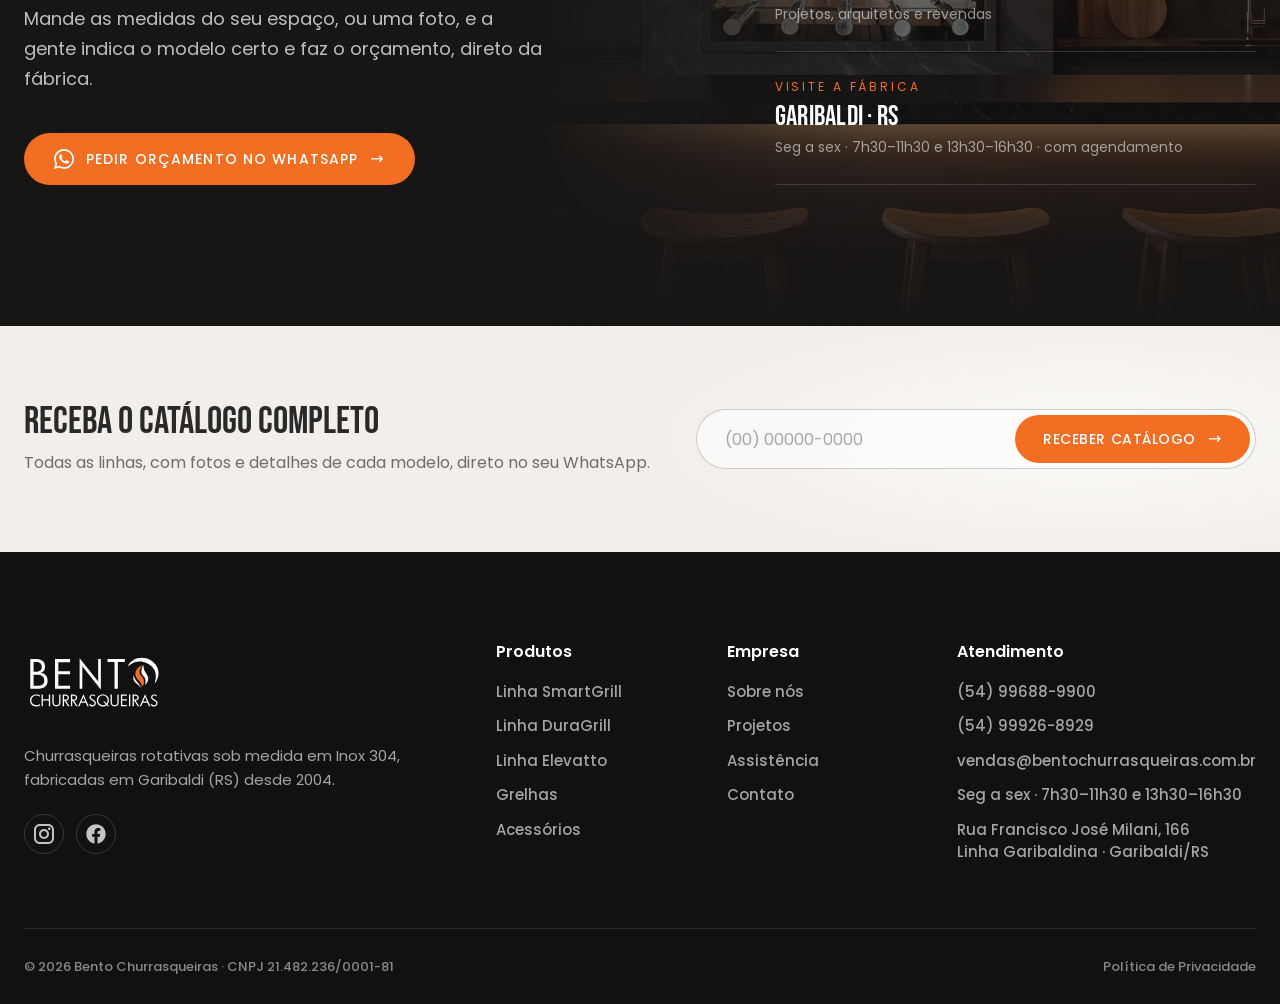
==== commit a26e7cf6: "Ajustes do cliente: garantia mecânica, grelha conjugada ou lateral, sem manivela - Garantia de 5 ano" ====
--- a/acessorios/index.html
+++ b/acessorios/index.html
@@ -238,7 +238,7 @@
             </li>
             <li class="ficha">
               <h3 class="ficha__nome"><a href="/grelhas/">Grelhas</a></h3>
-              <p class="ficha__resumo">Automática, na manivela ou parrilla: controle total da distância da brasa.</p>
+              <p class="ficha__resumo">Automática, manual ou parrilla: controle total da distância da brasa.</p>
               <ul class="ficha__specs"><li><strong>Botão ou app</strong><span>na grelha automática</span></li><li><strong>3 modelos</strong><span>automática, manual e parrilla</span></li></ul>
               <span class="ficha__link" aria-hidden="true">Conhecer</span>
             </li>
